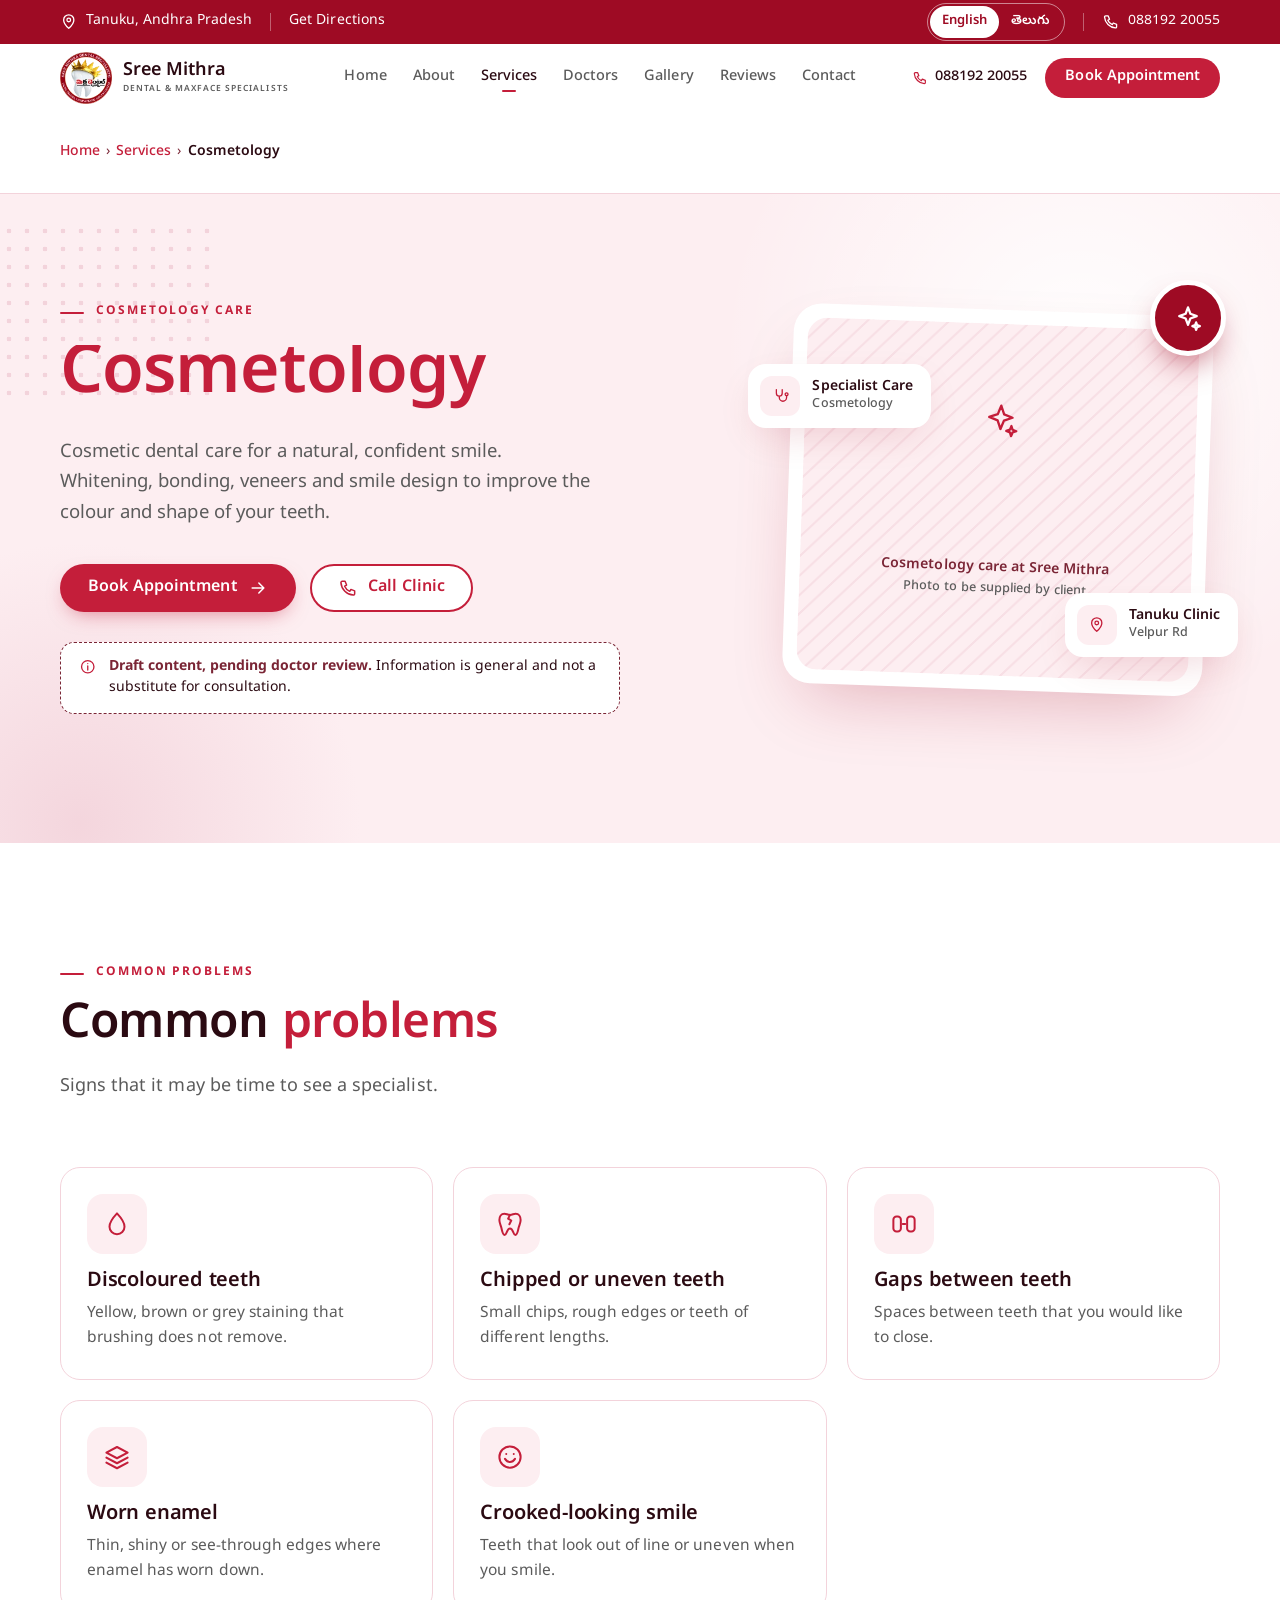
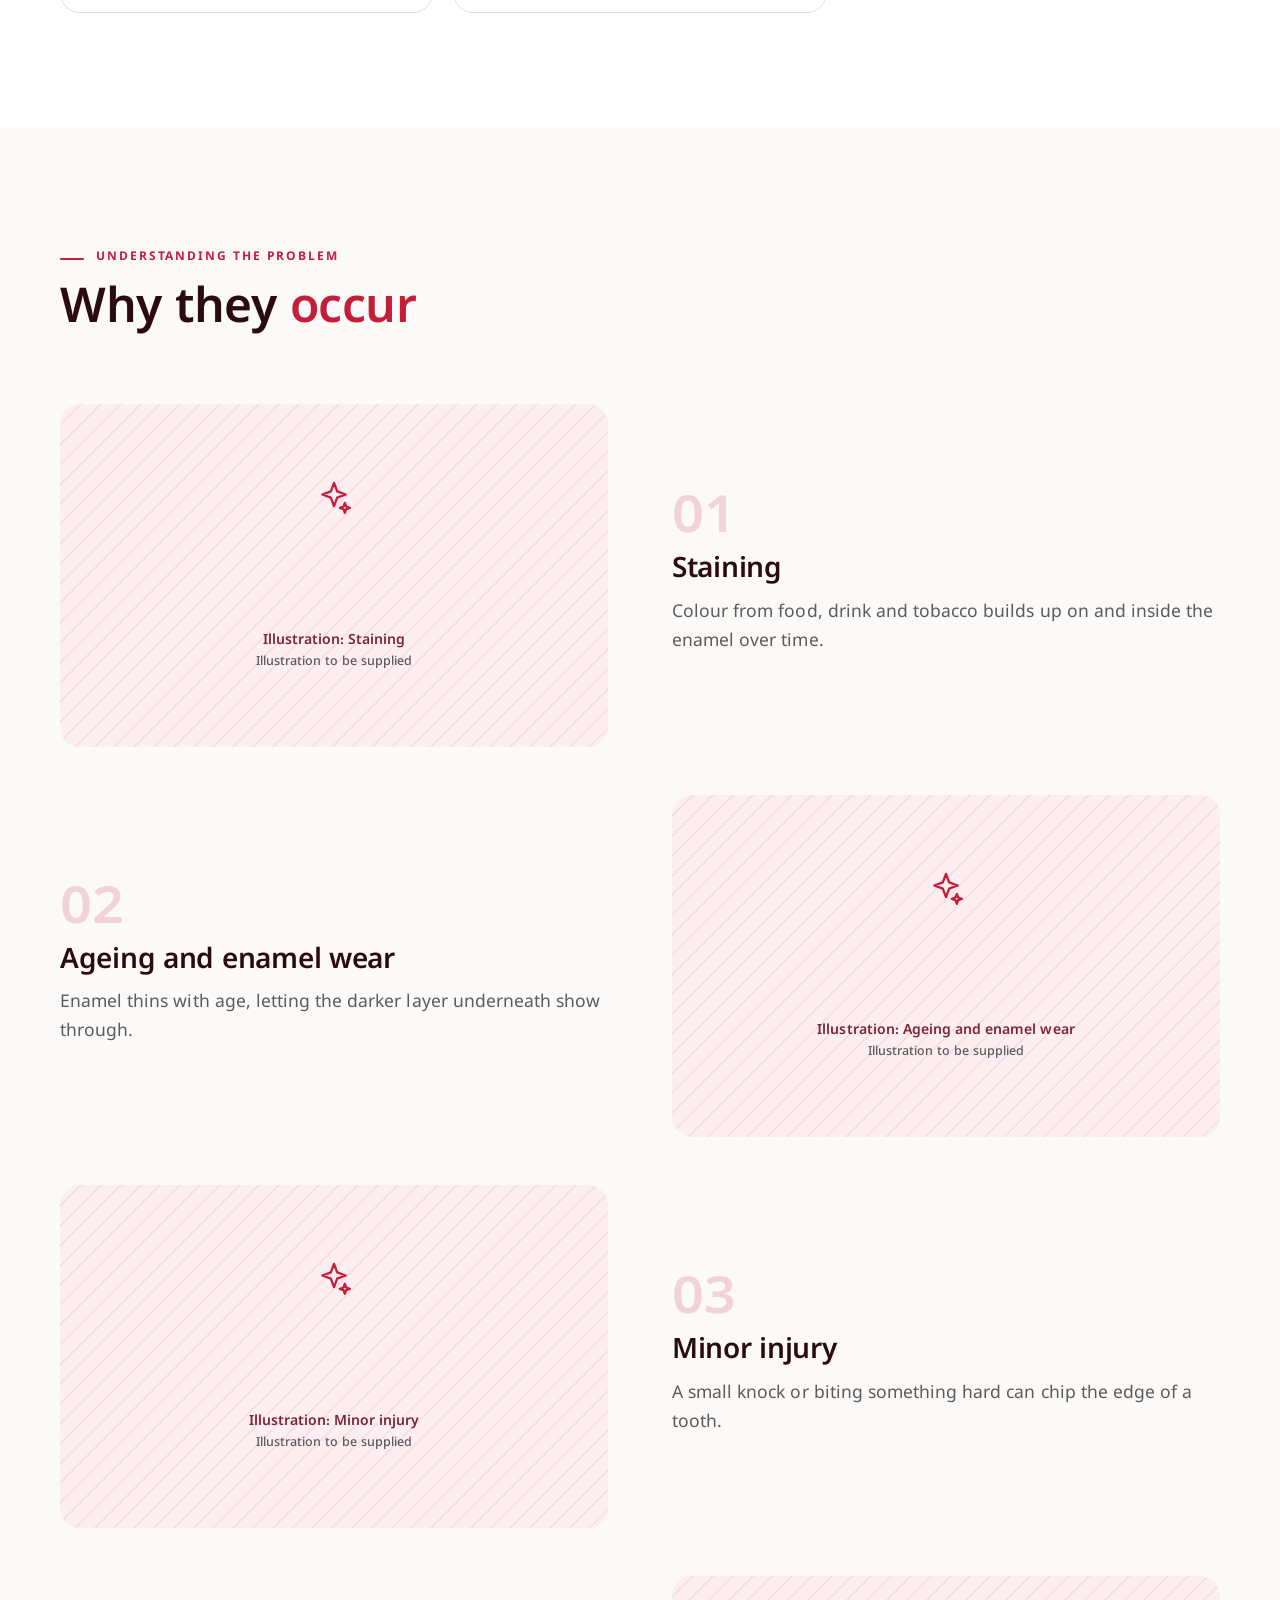
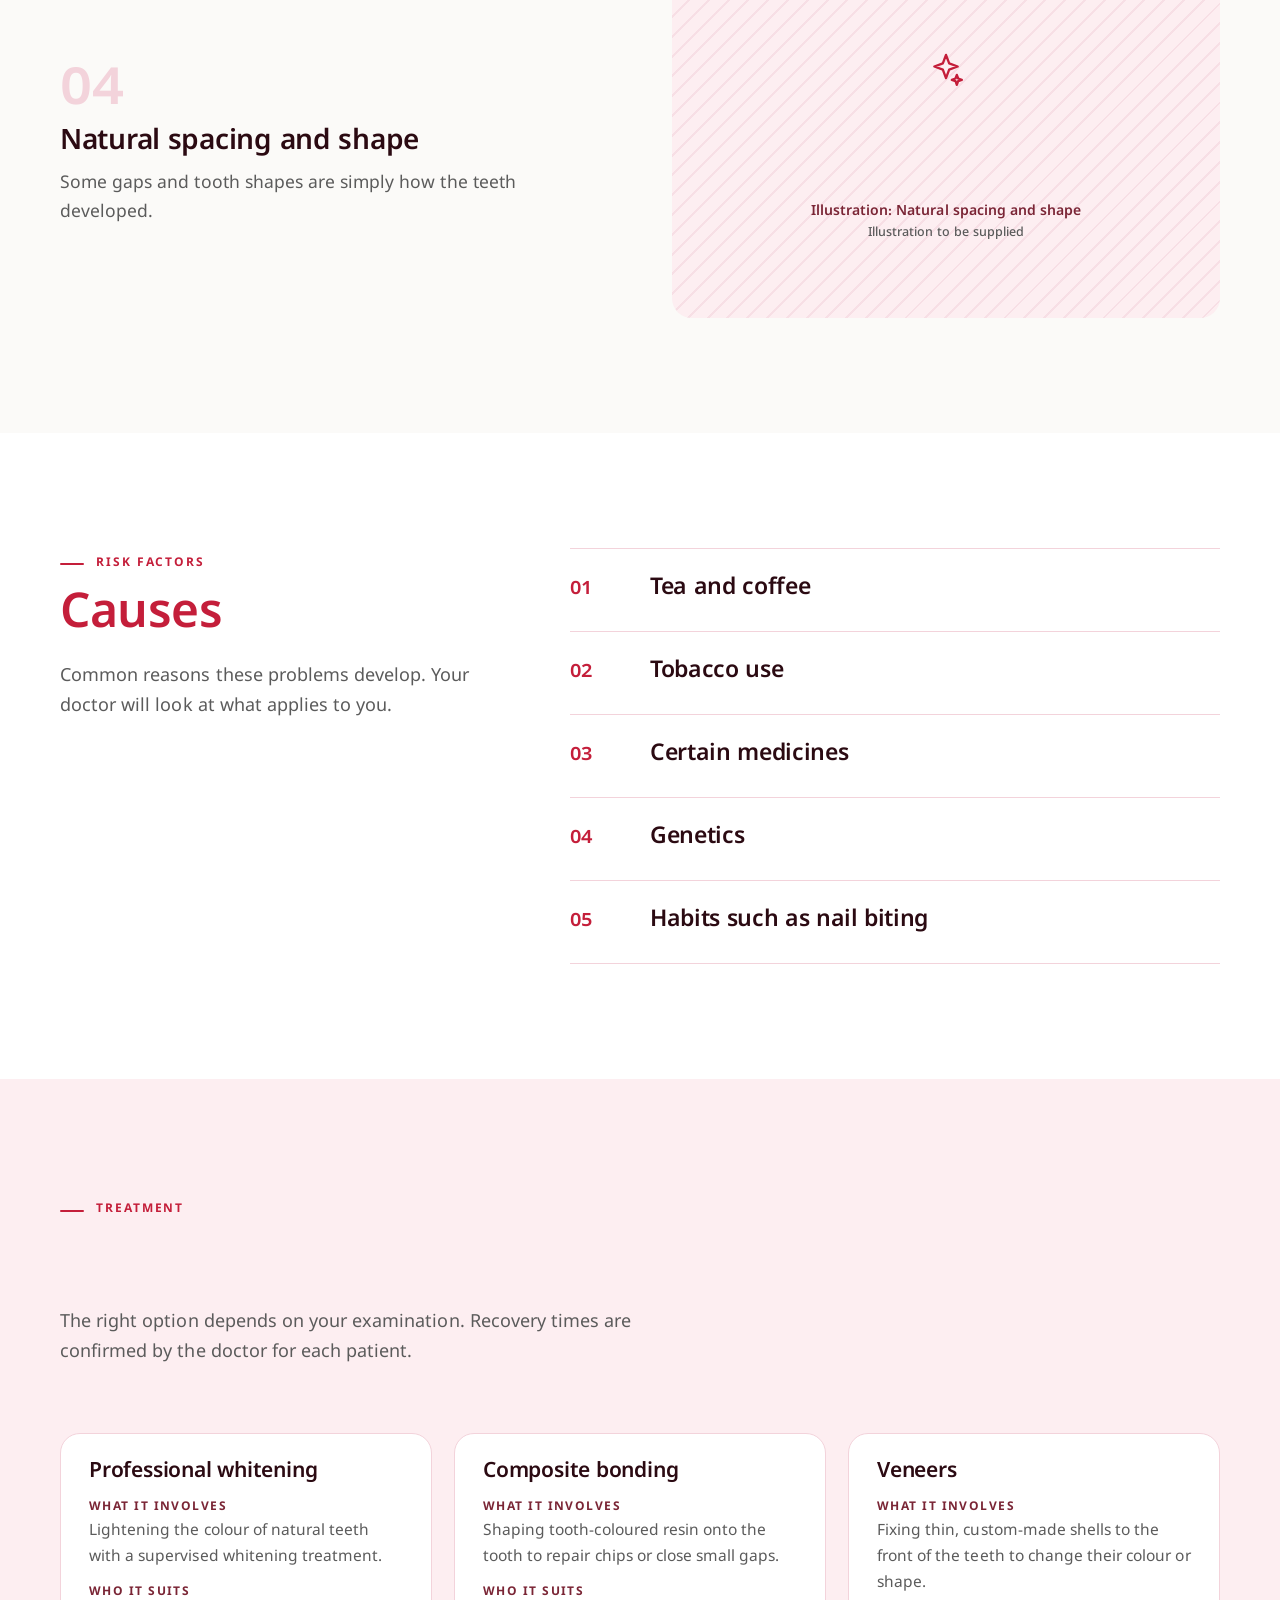
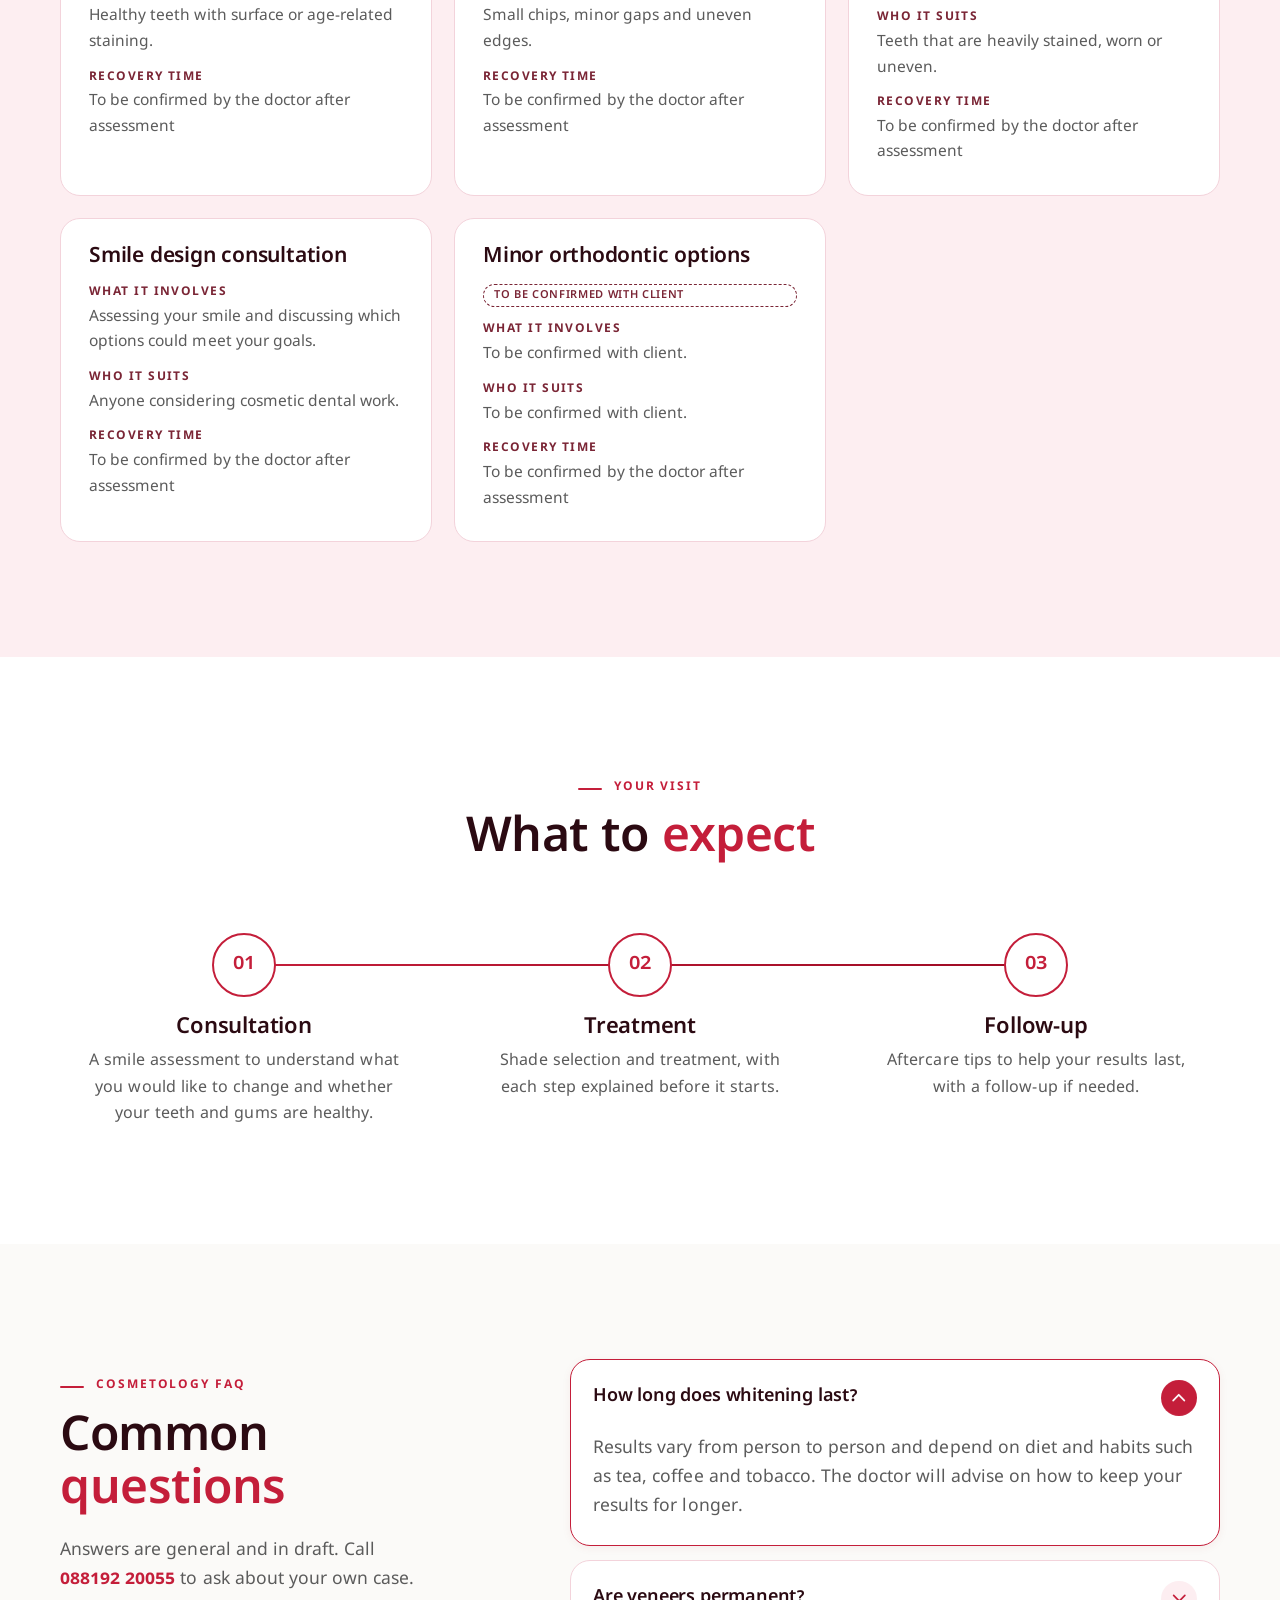
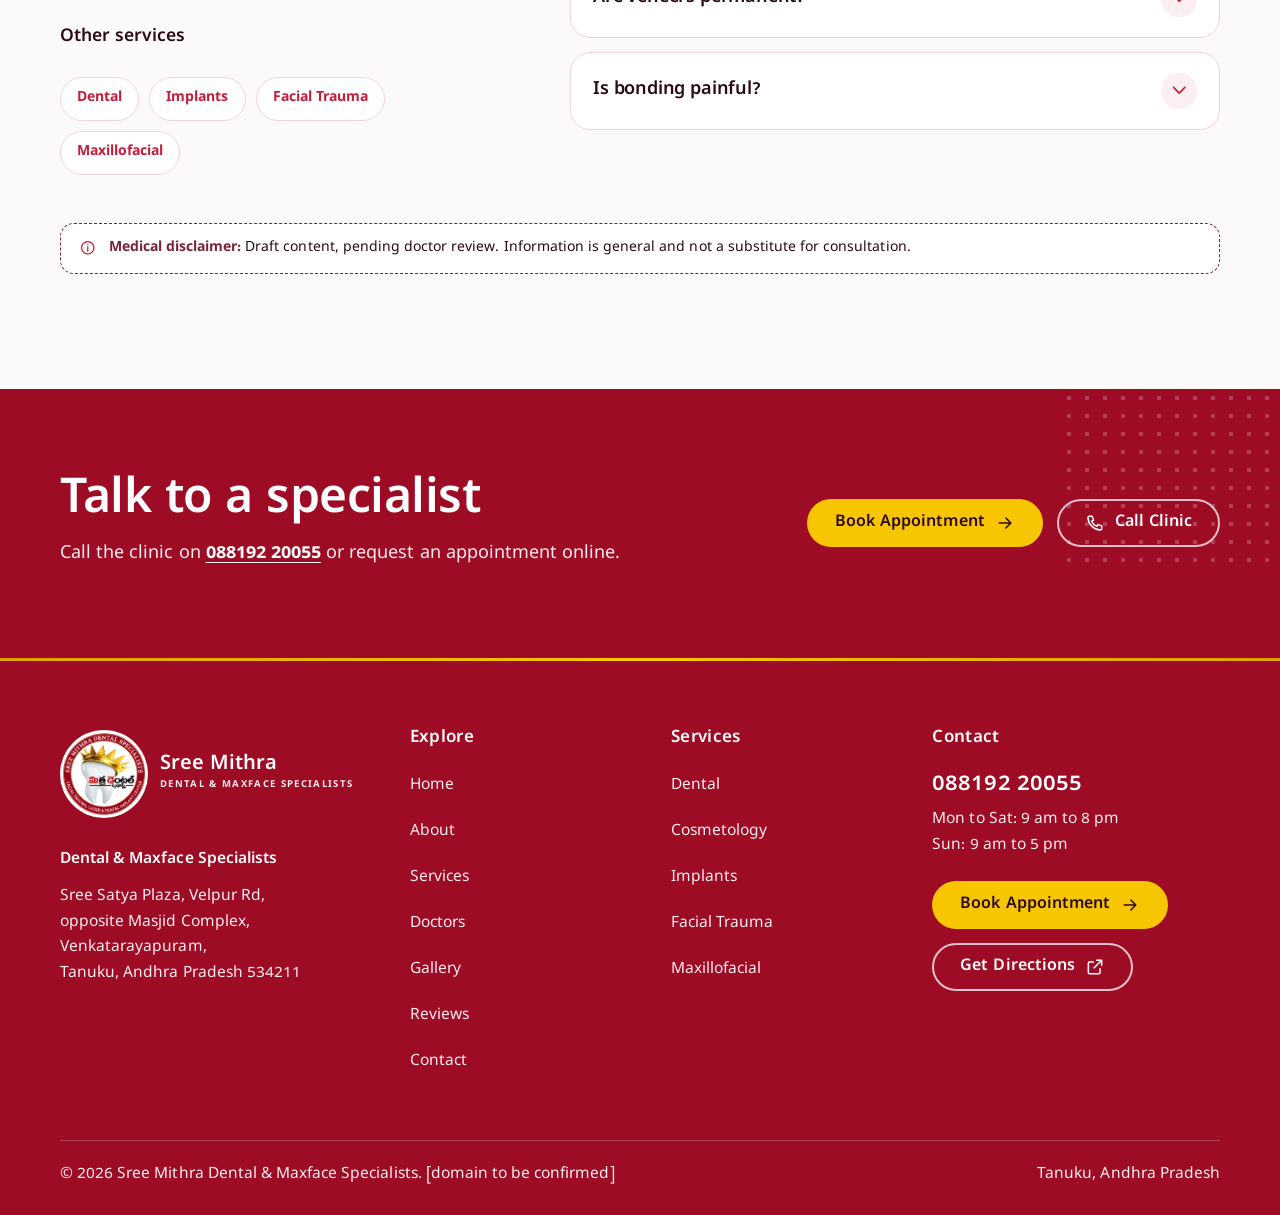
==== services/cosmetology/index.html @ ddaa304f "Sree Mithra Dental & Maxface Specialists website Static site for the Tanuku clinic: home page and fi" ====
<!DOCTYPE html>
<html lang="en">
<head>
<meta charset="utf-8">
<meta name="viewport" content="width=device-width, initial-scale=1">
<title>Cosmetology | Sree Mithra Dental &amp; Maxface Specialists, Tanuku</title>
<meta name="description" content="Cosmetic dental care for a natural, confident smile. Whitening, bonding, veneers and smile design to improve the colour and shape of your teeth. Sree Mithra, Tanuku.">
<meta name="theme-color" content="#9E0B24">
<script>document.documentElement.classList.add("js");setTimeout(function(){if(!window.__smReady)document.documentElement.classList.remove("js")},3000);</script>
<!-- Type: Clash Display (headings) + General Sans (text), Fontshare, free for commercial use.
     Noto Sans Telugu covers Telugu text; Google only downloads it when Telugu characters appear. -->
<link rel="icon" type="image/png" sizes="32x32" href="../../assets/img/favicon-32.png">
<link rel="icon" type="image/png" sizes="48x48" href="../../assets/img/favicon-48.png">
<link rel="apple-touch-icon" href="../../assets/img/apple-touch-icon.png">
<link rel="preconnect" href="https://api.fontshare.com" crossorigin>
<link rel="preconnect" href="https://cdn.fontshare.com" crossorigin>
<link rel="stylesheet" href="https://api.fontshare.com/v2/css?f[]=clash-display@500,600&amp;display=swap" media="print" onload="this.media='all'">
<link rel="stylesheet" href="https://api.fontshare.com/v2/css?f[]=general-sans@400,500,600,700&amp;display=swap" media="print" onload="this.media='all'">
<link rel="preconnect" href="https://fonts.googleapis.com">
<link rel="preconnect" href="https://fonts.gstatic.com" crossorigin>
<link rel="stylesheet" href="https://fonts.googleapis.com/css2?family=Noto+Sans+Telugu:wght@500;700&amp;display=swap" media="print" onload="this.media='all'">
<noscript><link rel="stylesheet" href="https://api.fontshare.com/v2/css?f[]=clash-display@500,600&amp;display=swap"><link rel="stylesheet" href="https://api.fontshare.com/v2/css?f[]=general-sans@400,500,600,700&amp;display=swap"><link rel="stylesheet" href="https://fonts.googleapis.com/css2?family=Noto+Sans+Telugu:wght@500;700&amp;display=swap"></noscript>
<link rel="stylesheet" href="../../assets/css/site.css">
</head>
<body id="top">
<svg xmlns="http://www.w3.org/2000/svg" style="display:none" aria-hidden="true"><symbol id="i-arrow" viewBox="0 0 24 24"><path d="M5 12h14M13 6l6 6-6 6"/></symbol><symbol id="i-arrow-left" viewBox="0 0 24 24"><path d="M19 12H5M11 6l-6 6 6 6"/></symbol><symbol id="i-check" viewBox="0 0 24 24"><path d="M5 12.5l4.5 4.5L19 7.5"/></symbol><symbol id="i-phone" viewBox="0 0 24 24"><path d="M5 4h3.5l1.8 4.5-2.3 1.4a11 11 0 0 0 6.1 6.1l1.4-2.3L20 15.5V19a1.5 1.5 0 0 1-1.6 1.5C10.6 20 4 13.4 3.5 5.6A1.5 1.5 0 0 1 5 4z"/></symbol><symbol id="i-pin" viewBox="0 0 24 24"><path d="M12 21s-7-6.2-7-11.5a7 7 0 0 1 14 0C19 14.8 12 21 12 21z"/><circle cx="12" cy="9.5" r="2.5"/></symbol><symbol id="i-clock" viewBox="0 0 24 24"><circle cx="12" cy="12" r="8.5"/><path d="M12 7.5V12l3 2"/></symbol><symbol id="i-calendar" viewBox="0 0 24 24"><rect x="3.5" y="5" width="17" height="15.5" rx="2.5"/><path d="M3.5 10h17M8 3v4M16 3v4"/></symbol><symbol id="i-external" viewBox="0 0 24 24"><path d="M14 4h6v6M20 4l-9 9M18 14v4.5a1.5 1.5 0 0 1-1.5 1.5h-11A1.5 1.5 0 0 1 4 18.5v-11A1.5 1.5 0 0 1 5.5 6H10"/></symbol><symbol id="i-close" viewBox="0 0 24 24"><path d="M6 6l12 12M18 6L6 18"/></symbol><symbol id="i-chevron" viewBox="0 0 24 24"><path d="M6 9l6 6 6-6"/></symbol><symbol id="i-expand" viewBox="0 0 24 24"><path d="M4 9V4h5M20 9V4h-5M4 15v5h5M20 15v5h-5"/></symbol><symbol id="i-image" viewBox="0 0 24 24"><rect x="3.5" y="4.5" width="17" height="15" rx="2.5"/><circle cx="9" cy="10" r="1.8"/><path d="M20.5 16l-5-5-8.5 8.5"/></symbol><symbol id="i-user" viewBox="0 0 24 24"><circle cx="12" cy="8.5" r="4"/><path d="M4.5 20.5a7.5 7.5 0 0 1 15 0"/></symbol><symbol id="i-map" viewBox="0 0 24 24"><path d="M9 4.5l-5.5 2v13l5.5-2 6 2 5.5-2v-13l-5.5 2-6-2zM9 4.5v13M15 6.5v13"/></symbol><symbol id="i-info" viewBox="0 0 24 24"><circle cx="12" cy="12" r="8.5"/><path d="M12 11v5.5M12 7.6v.1"/></symbol><symbol id="i-star" viewBox="0 0 24 24"><path d="M12 3.3l2.6 5.5 6 .7-4.5 4.1 1.2 6-5.3-3-5.3 3 1.2-6L3.4 9.5l6-.7z"/></symbol><symbol id="i-quote" viewBox="0 0 24 24"><path d="M10 7H6.5A1.5 1.5 0 0 0 5 8.5V12h4v5H5M19 7h-3.5A1.5 1.5 0 0 0 14 8.5V12h4v5h-4"/></symbol><symbol id="i-mail" viewBox="0 0 24 24"><rect x="3.5" y="5.5" width="17" height="13" rx="2.5"/><path d="M4 7l8 6 8-6"/></symbol><symbol id="i-sun" viewBox="0 0 24 24"><circle cx="12" cy="12" r="4"/><path d="M12 2.5v2M12 19.5v2M4.6 4.6l1.4 1.4M18 18l1.4 1.4M2.5 12h2M19.5 12h2M4.6 19.4L6 18M18 6l1.4-1.4"/></symbol><symbol id="i-moon" viewBox="0 0 24 24"><path d="M20 14.5A8 8 0 0 1 9.5 4a8 8 0 1 0 10.5 10.5z"/></symbol><symbol id="i-heart" viewBox="0 0 24 24"><path d="M12 20s-7.5-4.6-7.5-10.2A4.3 4.3 0 0 1 12 7a4.3 4.3 0 0 1 7.5 2.8C19.5 15.4 12 20 12 20z"/></symbol><symbol id="i-tooth" viewBox="0 0 24 24"><path d="M7.5 3.8c1.7 0 2.6.9 4.5.9s2.8-.9 4.5-.9c2.6 0 4 2.2 4 4.9 0 2.4-1 4-1.6 6.3-.6 2.4-.9 5.7-2.6 5.7-1.9 0-1.6-5.2-4.3-5.2s-2.4 5.2-4.3 5.2c-1.7 0-2-3.3-2.6-5.7C4.5 12.7 3.5 11.1 3.5 8.7c0-2.7 1.4-4.9 4-4.9z"/></symbol><symbol id="i-implant" viewBox="0 0 24 24"><path d="M8 3.5h8c.8 0 1.5.7 1.5 1.5v1.5c0 1.4-1.1 2.5-2.5 2.5H9A2.5 2.5 0 0 1 6.5 6.5V5c0-.8.7-1.5 1.5-1.5zM9 11h6M9.5 14h5M10 17h4M10.5 20h3M12 9v12"/></symbol><symbol id="i-sparkle" viewBox="0 0 24 24"><path d="M12 3.5l1.9 5.1 5.1 1.9-5.1 1.9L12 17.5l-1.9-5.1L5 10.5l5.1-1.9zM18.5 15.5l.8 2.2 2.2.8-2.2.8-.8 2.2-.8-2.2-2.2-.8 2.2-.8z"/></symbol><symbol id="i-shield" viewBox="0 0 24 24"><path d="M12 3.5l7.5 3v5.3c0 4.4-3.2 8-7.5 9.2-4.3-1.2-7.5-4.8-7.5-9.2V6.5z"/><path d="M12 9v6M9 12h6"/></symbol><symbol id="i-profile" viewBox="0 0 24 24"><path d="M14 3.5c-4 0-7 3-7 6.8 0 1-.9 1.9-1.6 2.9-.4.5-.1 1.2.5 1.3l1.1.2v2.2c0 1.2 1 2.1 2.2 2.1H11v1.5M14 3.5c3.6 0 6.5 2.9 6.5 6.5 0 2.4-1.2 4.3-3 5.5v5"/></symbol><symbol id="i-bolt" viewBox="0 0 24 24"><path d="M13 3L5 13.5h6L10 21l8-10.5h-6z"/></symbol><symbol id="i-thermo" viewBox="0 0 24 24"><path d="M10 14.5V5a2 2 0 0 1 4 0v9.5a4 4 0 1 1-4 0z"/><path d="M12 9v7"/></symbol><symbol id="i-drop" viewBox="0 0 24 24"><path d="M12 3.5s6 6.4 6 10.6a6 6 0 0 1-12 0C6 9.9 12 3.5 12 3.5z"/></symbol><symbol id="i-alert" viewBox="0 0 24 24"><path d="M12 4l9 15.5H3z"/><path d="M12 10v4M12 16.8v.1"/></symbol><symbol id="i-crack" viewBox="0 0 24 24"><path d="M7.5 3.8c1.7 0 2.6.9 4.5.9s2.8-.9 4.5-.9c2.6 0 4 2.2 4 4.9 0 2.4-1 4-1.6 6.3-.6 2.4-.9 5.7-2.6 5.7-1.9 0-1.6-5.2-4.3-5.2s-2.4 5.2-4.3 5.2c-1.7 0-2-3.3-2.6-5.7C4.5 12.7 3.5 11.1 3.5 8.7c0-2.7 1.4-4.9 4-4.9z"/><path d="M12 4.7l-1.5 3 2.5 1.5-1.5 3"/></symbol><symbol id="i-gap" viewBox="0 0 24 24"><rect x="3.5" y="6" width="6" height="12" rx="2.5"/><rect x="14.5" y="6" width="6" height="12" rx="2.5"/><path d="M11 12h2"/></symbol><symbol id="i-layers" viewBox="0 0 24 24"><path d="M12 4l8.5 4.5L12 13 3.5 8.5z"/><path d="M3.5 12.5L12 17l8.5-4.5M3.5 16.5L12 21l8.5-4.5"/></symbol><symbol id="i-smile" viewBox="0 0 24 24"><circle cx="12" cy="12" r="8.5"/><path d="M8 13.5c1 1.6 2.4 2.5 4 2.5s3-.9 4-2.5M9 9.5v.1M15 9.5v.1"/></symbol><symbol id="i-face" viewBox="0 0 24 24"><path d="M12 3.5c4 0 7 3.2 7 7.5 0 5-3.3 9.5-7 9.5S5 16 5 11c0-4.3 3-7.5 7-7.5z"/><path d="M9.5 10.5v.1M14.5 10.5v.1M10 15.5c1.2.8 2.8.8 4 0"/></symbol><symbol id="i-circle" viewBox="0 0 24 24"><circle cx="12" cy="12" r="5.5"/><circle cx="12" cy="12" r="8.5" stroke-dasharray="2 3"/></symbol><symbol id="i-steth" viewBox="0 0 24 24"><path d="M6 3.5v5a4 4 0 0 0 8 0v-5M10 12.5v2a5 5 0 0 0 10 0V12"/><circle cx="20" cy="10" r="2"/></symbol><symbol id="i-users" viewBox="0 0 24 24"><circle cx="9" cy="8.5" r="3.5"/><path d="M2.5 20a6.5 6.5 0 0 1 13 0M16 5.2a3.5 3.5 0 0 1 0 6.6M18 14.2a6.5 6.5 0 0 1 3.5 5.8"/></symbol></svg>

<a class="skip-link" href="#main">Skip to content</a>
<div class="topbar">
  <div class="container topbar__inner">
    <div class="topbar__group">
      <span class="topbar__loc"><svg class="icon" aria-hidden="true" focusable="false"><use href="#i-pin"/></svg><span data-i18n="location">Tanuku, Andhra Pradesh</span></span>
      <span class="topbar__sep" aria-hidden="true"></span>
      <a class="topbar__dir" href="https://www.google.com/maps/place/SREE+MITHRA+DENTAL+SPECIALISTS/@16.7517297,81.6838545,17z/data=!3m1!4b1!4m6!3m5!1s0x3a37b7fa0d0de735:0x3787843e081afac6!8m2!3d16.7517246!4d81.6864294!16s%2Fg%2F11c6dcl9dq" target="_blank" rel="noopener"><span data-i18n="directions">Get Directions</span><span class="sr-only"> (opens Google Maps in a new tab)</span></a>
    </div>
    <div class="topbar__group">
      <div class="lang" role="group" aria-label="Language">
        <button type="button" data-lang="en" aria-pressed="true">English</button>
        <button type="button" data-lang="te" aria-pressed="false" lang="te">తెలుగు</button>
      </div>
      <span class="topbar__sep" aria-hidden="true"></span>
      <a href="tel:+918819220055"><svg class="icon" aria-hidden="true" focusable="false"><use href="#i-phone"/></svg><span><span class="sr-only">Call the clinic on </span>088192 20055</span></a>
    </div>
  </div>
</div>
<header class="header">
  <div class="container header__inner">
    <a class="logo" href="../../" aria-label="Sree Mithra Dental &amp; Maxface Specialists, home">
      
  <picture class="logo__mark" aria-hidden="true"><source type="image/webp" srcset="../../assets/img/logo-96.webp 96w, ../../assets/img/logo-192.webp 192w, ../../assets/img/logo-320.webp 320w" sizes="48px"><img src="../../assets/img/logo-192.png" width="192" height="192" alt="" decoding="async"></picture>
  <span class="logo__text">
    <span class="logo__name">Sree Mithra</span>
    <span class="logo__tag">DENTAL &amp; MAXFACE SPECIALISTS</span>
  </span>
    </a>
    <nav class="nav" aria-label="Main"><a href="../../" data-i18n="home">Home</a><a href="../../#about" data-i18n="about">About</a><a href="../../#services" aria-current="page" data-i18n="services">Services</a><a href="../../#doctors" data-i18n="doctors">Doctors</a><a href="../../#gallery" data-i18n="gallery">Gallery</a><a href="../../#reviews" data-i18n="reviews">Reviews</a><a href="../../#contact" data-i18n="contact">Contact</a></nav>
    <div class="header__cta">
      <a class="call-link" href="tel:+918819220055"><svg class="icon" aria-hidden="true" focusable="false"><use href="#i-phone"/></svg><span><span class="sr-only">Call the clinic on </span>088192 20055</span></a>
      <a class="btn btn--primary btn--sm header__book" href="../../#booking"><span data-i18n="book">Book Appointment</span></a>
      <button class="burger" type="button" aria-expanded="false" aria-controls="mobile-menu" aria-label="Open menu"><span></span><span></span><span></span></button>
    </div>
  </div>
</header>
<div class="mmenu" id="mobile-menu" inert>
  <nav aria-label="Mobile">
    <ul class="mmenu__list">
      <li style="--i:0"><a class="btn btn--primary" href="../../#booking"><span data-i18n="book">Book Appointment</span><svg class="icon icon--arrow" aria-hidden="true" focusable="false"><use href="#i-arrow"/></svg></a></li>
      <li style="--i:1"><a href="../../"><span data-i18n="home">Home</span><svg class="icon icon--arrow" aria-hidden="true" focusable="false"><use href="#i-arrow"/></svg></a></li><li style="--i:2"><a href="../../#about"><span data-i18n="about">About</span><svg class="icon icon--arrow" aria-hidden="true" focusable="false"><use href="#i-arrow"/></svg></a></li><li style="--i:3"><a href="../../#services"><span data-i18n="services">Services</span><svg class="icon icon--arrow" aria-hidden="true" focusable="false"><use href="#i-arrow"/></svg></a></li><li style="--i:4"><a href="../../#doctors"><span data-i18n="doctors">Doctors</span><svg class="icon icon--arrow" aria-hidden="true" focusable="false"><use href="#i-arrow"/></svg></a></li><li style="--i:5"><a href="../../#gallery"><span data-i18n="gallery">Gallery</span><svg class="icon icon--arrow" aria-hidden="true" focusable="false"><use href="#i-arrow"/></svg></a></li><li style="--i:6"><a href="../../#reviews"><span data-i18n="reviews">Reviews</span><svg class="icon icon--arrow" aria-hidden="true" focusable="false"><use href="#i-arrow"/></svg></a></li><li style="--i:7"><a href="../../#contact"><span data-i18n="contact">Contact</span><svg class="icon icon--arrow" aria-hidden="true" focusable="false"><use href="#i-arrow"/></svg></a></li>
    </ul>
  </nav>
  <div class="mmenu__foot">
    <a href="tel:+918819220055">Call 088192 20055</a>
    <a href="https://www.google.com/maps/place/SREE+MITHRA+DENTAL+SPECIALISTS/@16.7517297,81.6838545,17z/data=!3m1!4b1!4m6!3m5!1s0x3a37b7fa0d0de735:0x3787843e081afac6!8m2!3d16.7517246!4d81.6864294!16s%2Fg%2F11c6dcl9dq" target="_blank" rel="noopener">Get Directions<span class="sr-only"> (opens in a new tab)</span></a>
    <span>Mon to Sat 9 am to 8 pm · Sun 9 am to 5 pm</span>
  </div>
</div>
<main id="main">

<nav class="crumbs" aria-label="Breadcrumb">
  <div class="container">
    <ol>
      <li><a href="../../">Home</a></li>
      <li><a href="../../#services">Services</a></li>
      <li><span aria-current="page">Cosmetology</span></li>
    </ol>
  </div>
</nav>

<section class="hero shero" aria-labelledby="hero-title" data-float-scope>
  <div class="hero__bg" aria-hidden="true"></div>
  <div class="dots" aria-hidden="true"></div>
  <div class="container hero__grid">
    <div class="hero__copy">
      <p class="eyebrow" data-hero style="--d:0ms">Cosmetology care</p>
      <h1 class="hero__title" id="hero-title" style="margin-top:4px"><span class="line line--2"><span style="--d:150ms">Cosmetology</span></span></h1>
      <p class="hero__sub" data-hero style="--d:380ms">Cosmetic dental care for a natural, confident smile. Whitening, bonding, veneers and smile design to improve the colour and shape of your teeth.</p>
      <div class="btn-row hero__actions" data-hero style="--d:520ms">
        <a class="btn btn--primary" href="../../?service=cosmetology#booking">Book Appointment<svg class="icon icon--arrow" aria-hidden="true" focusable="false"><use href="#i-arrow"/></svg></a>
        <a class="btn btn--outline" href="tel:+918819220055"><svg class="icon" aria-hidden="true" focusable="false"><use href="#i-phone"/></svg>Call Clinic</a>
      </div>
      <p class="disclaimer" data-hero style="--d:660ms"><svg class="icon" aria-hidden="true" focusable="false"><use href="#i-info"/></svg><span><strong>Draft content, pending doctor review.</strong> Information is general and not a substitute for consultation.</span></p>
    </div>
    <div class="hero__visual">
      <div class="frame-parallax" data-parallax="22">
        <div class="frame" data-hero="frame" style="--d:400ms">
          <div class="ph ph--shero" role="img" aria-label="Cosmetology care at Sree Mithra (placeholder, photo to be supplied by client)"><svg class="icon" aria-hidden="true" focusable="false"><use href="#i-sparkle"/></svg><span>Cosmetology care at Sree Mithra<small>Photo to be supplied by client</small></span></div>
        </div>
      </div>
      <div class="badge badge--1 float" aria-hidden="true"><span class="badge__icon"><svg class="icon" aria-hidden="true" focusable="false"><use href="#i-steth"/></svg></span><span>Specialist Care<small>Cosmetology</small></span></div>
      <div class="badge badge--2 float float--b" aria-hidden="true"><span class="badge__icon"><svg class="icon" aria-hidden="true" focusable="false"><use href="#i-pin"/></svg></span><span>Tanuku Clinic<small>Velpur Rd</small></span></div>
      <div class="badge-round float float--c" aria-hidden="true"><svg class="icon" aria-hidden="true" focusable="false"><use href="#i-sparkle"/></svg></div>
    </div>
  </div>
</section>

<section class="section" aria-labelledby="problems-title">
  <div class="container">
    
  <div class="section-head ">
    <div>
      <p class="eyebrow" data-reveal>Common problems</p>
      <h2 class="section-title" id="problems-title" data-reveal>Common <span class="hl">problems</span></h2>
      <p class="section-intro" data-reveal>Signs that it may be time to see a specialist.</p>
    </div>
  </div>
    <div class="problems" data-stagger="80">
      <article class="pcard" data-reveal><div class="icon-box"><svg class="icon" aria-hidden="true" focusable="false"><use href="#i-drop"/></svg></div><h3>Discoloured teeth</h3><p>Yellow, brown or grey staining that brushing does not remove.</p></article><article class="pcard" data-reveal><div class="icon-box"><svg class="icon" aria-hidden="true" focusable="false"><use href="#i-crack"/></svg></div><h3>Chipped or uneven teeth</h3><p>Small chips, rough edges or teeth of different lengths.</p></article><article class="pcard" data-reveal><div class="icon-box"><svg class="icon" aria-hidden="true" focusable="false"><use href="#i-gap"/></svg></div><h3>Gaps between teeth</h3><p>Spaces between teeth that you would like to close.</p></article><article class="pcard" data-reveal><div class="icon-box"><svg class="icon" aria-hidden="true" focusable="false"><use href="#i-layers"/></svg></div><h3>Worn enamel</h3><p>Thin, shiny or see-through edges where enamel has worn down.</p></article><article class="pcard" data-reveal><div class="icon-box"><svg class="icon" aria-hidden="true" focusable="false"><use href="#i-smile"/></svg></div><h3>Crooked-looking smile</h3><p>Teeth that look out of line or uneven when you smile.</p></article>
    </div>
  </div>
</section>

<section class="section section--off" aria-labelledby="why-title">
  <div class="container">
    
  <div class="section-head ">
    <div>
      <p class="eyebrow" data-reveal>Understanding the problem</p>
      <h2 class="section-title" id="why-title" data-reveal>Why they <span class="hl">occur</span></h2>
      
    </div>
  </div>
    <div class="alt">
      
      <div class="alt__row">
        <div class="alt__media" data-reveal="scale"><div class="ph " aria-hidden="true"><svg class="icon" aria-hidden="true" focusable="false"><use href="#i-sparkle"/></svg><span>Illustration: Staining<small>Illustration to be supplied</small></span></div></div>
        <div>
          <span class="alt__label" aria-hidden="true">01</span>
          <h3 data-reveal>Staining</h3>
          <p data-reveal>Colour from food, drink and tobacco builds up on and inside the enamel over time.</p>
        </div>
      </div>
      <div class="alt__row">
        <div class="alt__media" data-reveal="scale"><div class="ph " aria-hidden="true"><svg class="icon" aria-hidden="true" focusable="false"><use href="#i-sparkle"/></svg><span>Illustration: Ageing and enamel wear<small>Illustration to be supplied</small></span></div></div>
        <div>
          <span class="alt__label" aria-hidden="true">02</span>
          <h3 data-reveal>Ageing and enamel wear</h3>
          <p data-reveal>Enamel thins with age, letting the darker layer underneath show through.</p>
        </div>
      </div>
      <div class="alt__row">
        <div class="alt__media" data-reveal="scale"><div class="ph " aria-hidden="true"><svg class="icon" aria-hidden="true" focusable="false"><use href="#i-sparkle"/></svg><span>Illustration: Minor injury<small>Illustration to be supplied</small></span></div></div>
        <div>
          <span class="alt__label" aria-hidden="true">03</span>
          <h3 data-reveal>Minor injury</h3>
          <p data-reveal>A small knock or biting something hard can chip the edge of a tooth.</p>
        </div>
      </div>
      <div class="alt__row">
        <div class="alt__media" data-reveal="scale"><div class="ph " aria-hidden="true"><svg class="icon" aria-hidden="true" focusable="false"><use href="#i-sparkle"/></svg><span>Illustration: Natural spacing and shape<small>Illustration to be supplied</small></span></div></div>
        <div>
          <span class="alt__label" aria-hidden="true">04</span>
          <h3 data-reveal>Natural spacing and shape</h3>
          <p data-reveal>Some gaps and tooth shapes are simply how the teeth developed.</p>
        </div>
      </div>
    </div>
  </div>
</section>

<section class="section" aria-labelledby="causes-title">
  <div class="container causes-wrap">
    <div>
      <p class="eyebrow" data-reveal>Risk factors</p>
      <h2 class="section-title" id="causes-title" data-reveal><span class="hl">Causes</span></h2>
      <p class="section-intro" data-reveal>Common reasons these problems develop. Your doctor will look at what applies to you.</p>
    </div>
    <ol class="causes" data-stagger="80"><li data-reveal><span>Tea and coffee</span></li><li data-reveal><span>Tobacco use</span></li><li data-reveal><span>Certain medicines</span></li><li data-reveal><span>Genetics</span></li><li data-reveal><span>Habits such as nail biting</span></li></ol>
  </div>
</section>

<section class="section section--blush" aria-labelledby="solutions-title">
  <div class="container">
    
  <div class="section-head ">
    <div>
      <p class="eyebrow" data-reveal>Treatment</p>
      <h2 class="section-title" id="solutions-title" data-reveal>Solutions and <span class="hl">treatment options</span></h2>
      <p class="section-intro" data-reveal>The right option depends on your examination. Recovery times are confirmed by the doctor for each patient.</p>
    </div>
  </div>
    <div class="solutions" data-stagger="80">
      
      <article class="solcard" data-reveal>
        <h3>Professional whitening</h3>
        
        <dl>
          <div><dt>What it involves</dt><dd>Lightening the colour of natural teeth with a supervised whitening treatment.</dd></div>
          <div><dt>Who it suits</dt><dd>Healthy teeth with surface or age-related staining.</dd></div>
          <div><dt>Recovery time</dt><dd>To be confirmed by the doctor after assessment</dd></div>
        </dl>
      </article>
      <article class="solcard" data-reveal>
        <h3>Composite bonding</h3>
        
        <dl>
          <div><dt>What it involves</dt><dd>Shaping tooth-coloured resin onto the tooth to repair chips or close small gaps.</dd></div>
          <div><dt>Who it suits</dt><dd>Small chips, minor gaps and uneven edges.</dd></div>
          <div><dt>Recovery time</dt><dd>To be confirmed by the doctor after assessment</dd></div>
        </dl>
      </article>
      <article class="solcard" data-reveal>
        <h3>Veneers</h3>
        
        <dl>
          <div><dt>What it involves</dt><dd>Fixing thin, custom-made shells to the front of the teeth to change their colour or shape.</dd></div>
          <div><dt>Who it suits</dt><dd>Teeth that are heavily stained, worn or uneven.</dd></div>
          <div><dt>Recovery time</dt><dd>To be confirmed by the doctor after assessment</dd></div>
        </dl>
      </article>
      <article class="solcard" data-reveal>
        <h3>Smile design consultation</h3>
        
        <dl>
          <div><dt>What it involves</dt><dd>Assessing your smile and discussing which options could meet your goals.</dd></div>
          <div><dt>Who it suits</dt><dd>Anyone considering cosmetic dental work.</dd></div>
          <div><dt>Recovery time</dt><dd>To be confirmed by the doctor after assessment</dd></div>
        </dl>
      </article>
      <article class="solcard" data-reveal>
        <h3>Minor orthodontic options</h3>
        <span class="tbc">To be confirmed with client</span>
        <dl>
          <div><dt>What it involves</dt><dd>To be confirmed with client.</dd></div>
          <div><dt>Who it suits</dt><dd>To be confirmed with client.</dd></div>
          <div><dt>Recovery time</dt><dd>To be confirmed by the doctor after assessment</dd></div>
        </dl>
      </article>
    </div>
  </div>
</section>

<section class="section" aria-labelledby="expect-title">
  <div class="container">
    
  <div class="section-head section-head--center">
    <div>
      <p class="eyebrow" data-reveal>Your visit</p>
      <h2 class="section-title" id="expect-title" data-reveal>What to <span class="hl">expect</span></h2>
      
    </div>
  </div>
    <ol class="expect">
      <li class="expect__step" data-reveal style="--d:0ms"><span class="expect__n">01</span><h3>Consultation</h3><p>A smile assessment to understand what you would like to change and whether your teeth and gums are healthy.</p></li><li class="expect__step" data-reveal style="--d:150ms"><span class="expect__n">02</span><h3>Treatment</h3><p>Shade selection and treatment, with each step explained before it starts.</p></li><li class="expect__step" data-reveal style="--d:300ms"><span class="expect__n">03</span><h3>Follow-up</h3><p>Aftercare tips to help your results last, with a follow-up if needed.</p></li>
    </ol>
    
  </div>
</section>

<section class="section section--off" aria-labelledby="sfaq-title">
  <div class="container faq">
    <div class="faq__aside">
      <p class="eyebrow" data-reveal>Cosmetology FAQ</p>
      <h2 class="section-title" id="sfaq-title" data-reveal>Common <span class="hl">questions</span></h2>
      <p data-reveal>Answers are general and in draft. Call <a href="tel:+918819220055">088192 20055</a> to ask about your own case.</p>
      <p data-reveal style="margin-top:28px;font-weight:600;color:var(--maroon-900)">Other services</p>
      <ul class="other-services" data-reveal><li><a class="chip" href="../../services/dental/">Dental</a></li><li><a class="chip" href="../../services/implants/">Implants</a></li><li><a class="chip" href="../../services/facial-trauma/">Facial Trauma</a></li><li><a class="chip" href="../../services/maxillofacial/">Maxillofacial</a></li></ul>
    </div>
    <div class="acc" data-stagger="80">
    <div class="acc__item is-open" data-reveal>
      <h3 class="acc__q"><button class="acc__btn" type="button" id="sfaq-b0" aria-expanded="true" aria-controls="sfaq-p0">How long does whitening last?<span class="acc__chev"><svg class="icon" aria-hidden="true" focusable="false"><use href="#i-chevron"/></svg></span></button></h3>
      <div class="acc__panel" id="sfaq-p0" role="region" aria-labelledby="sfaq-b0"><div><p>Results vary from person to person and depend on diet and habits such as tea, coffee and tobacco. The doctor will advise on how to keep your results for longer.</p></div></div>
    </div>
    <div class="acc__item" data-reveal>
      <h3 class="acc__q"><button class="acc__btn" type="button" id="sfaq-b1" aria-expanded="false" aria-controls="sfaq-p1">Are veneers permanent?<span class="acc__chev"><svg class="icon" aria-hidden="true" focusable="false"><use href="#i-chevron"/></svg></span></button></h3>
      <div class="acc__panel" id="sfaq-p1" role="region" aria-labelledby="sfaq-b1" inert><div><p>Fitting veneers usually involves removing a thin layer of enamel, so the tooth will always need a covering. Veneers themselves may need replacing over time.</p></div></div>
    </div>
    <div class="acc__item" data-reveal>
      <h3 class="acc__q"><button class="acc__btn" type="button" id="sfaq-b2" aria-expanded="false" aria-controls="sfaq-p2">Is bonding painful?<span class="acc__chev"><svg class="icon" aria-hidden="true" focusable="false"><use href="#i-chevron"/></svg></span></button></h3>
      <div class="acc__panel" id="sfaq-p2" role="region" aria-labelledby="sfaq-b2" inert><div><p>Bonding usually needs little or no removal of tooth, and many people do not need an injection. The doctor will check what applies to you.</p></div></div>
    </div>
  </div>
  </div>
  <div class="container" style="margin-top:48px">
    <p class="disclaimer" data-reveal><svg class="icon" aria-hidden="true" focusable="false"><use href="#i-info"/></svg><span><strong>Medical disclaimer:</strong> Draft content, pending doctor review. Information is general and not a substitute for consultation.</span></p>
  </div>
</section>

<section class="band" aria-labelledby="band-title">
  <div class="dots" aria-hidden="true"></div>
  <div class="container band__inner">
    <div>
      <h2 id="band-title" data-reveal>Talk to a specialist</h2>
      <p data-reveal>Call the clinic on <a href="tel:+918819220055">088192 20055</a> or request an appointment online.</p>
    </div>
    <div class="btn-row" data-reveal>
      <a class="btn btn--yellow" href="../../?service=cosmetology#booking">Book Appointment<svg class="icon icon--arrow" aria-hidden="true" focusable="false"><use href="#i-arrow"/></svg></a>
      <a class="btn btn--ghost-light" href="tel:+918819220055"><svg class="icon" aria-hidden="true" focusable="false"><use href="#i-phone"/></svg>Call Clinic</a>
    </div>
  </div>
</section>
</main>

<footer class="footer">
  <div class="container">
    <div class="footer__grid">
      <div>
        <a class="logo" href="../../" aria-label="Sree Mithra, home">
  <picture class="logo__mark" aria-hidden="true"><source type="image/webp" srcset="../../assets/img/logo-96.webp 96w, ../../assets/img/logo-192.webp 192w, ../../assets/img/logo-320.webp 320w" sizes="48px"><img src="../../assets/img/logo-192.png" width="192" height="192" alt="" decoding="async"></picture>
  <span class="logo__text">
    <span class="logo__name">Sree Mithra</span>
    <span class="logo__tag">DENTAL &amp; MAXFACE SPECIALISTS</span>
  </span></a>
        <p class="footer__tag">Dental &amp; Maxface Specialists</p>
        <address style="margin-top:12px">Sree Satya Plaza, Velpur Rd,<br>opposite Masjid Complex, Venkatarayapuram,<br>Tanuku, Andhra Pradesh 534211</address>
      </div>
      <div>
        <h2>Explore</h2>
        <ul>
          <li><a href="../../">Home</a></li>
          <li><a href="../../#about">About</a></li>
          <li><a href="../../#services">Services</a></li>
          <li><a href="../../#doctors">Doctors</a></li>
          <li><a href="../../#gallery">Gallery</a></li>
          <li><a href="../../#reviews">Reviews</a></li>
          <li><a href="../../#contact">Contact</a></li>
        </ul>
      </div>
      <div>
        <h2>Services</h2>
        <ul><li><a href="../../services/dental/">Dental</a></li><li><a href="../../services/cosmetology/">Cosmetology</a></li><li><a href="../../services/implants/">Implants</a></li><li><a href="../../services/facial-trauma/">Facial Trauma</a></li><li><a href="../../services/maxillofacial/">Maxillofacial</a></li></ul>
      </div>
      <div>
        <h2>Contact</h2>
        <a class="tel" href="tel:+918819220055">088192 20055</a>
        <p>Mon to Sat: 9 am to 8 pm<br>Sun: 9 am to 5 pm</p>
        <div class="btn-row">
          <a class="btn btn--yellow" href="../../#booking">Book Appointment<svg class="icon icon--arrow" aria-hidden="true" focusable="false"><use href="#i-arrow"/></svg></a>
          <a class="btn btn--ghost-light" href="https://www.google.com/maps/place/SREE+MITHRA+DENTAL+SPECIALISTS/@16.7517297,81.6838545,17z/data=!3m1!4b1!4m6!3m5!1s0x3a37b7fa0d0de735:0x3787843e081afac6!8m2!3d16.7517246!4d81.6864294!16s%2Fg%2F11c6dcl9dq" target="_blank" rel="noopener">Get Directions<svg class="icon" aria-hidden="true" focusable="false"><use href="#i-external"/></svg><span class="sr-only"> (opens in a new tab)</span></a>
        </div>
      </div>
    </div>
    <div class="footer__bottom">
      <p>© 2026 Sree Mithra Dental &amp; Maxface Specialists. [domain to be confirmed]</p>
      <p>Tanuku, Andhra Pradesh</p>
    </div>
  </div>
</footer>
<a class="btn btn--primary fab" href="../../#booking">Book<svg class="icon" aria-hidden="true" focusable="false"><use href="#i-calendar"/></svg></a>
<nav class="mbar" aria-label="Quick actions">
  <a href="tel:+918819220055"><svg class="icon" aria-hidden="true" focusable="false"><use href="#i-phone"/></svg>Call</a>
  <a href="https://www.google.com/maps/place/SREE+MITHRA+DENTAL+SPECIALISTS/@16.7517297,81.6838545,17z/data=!3m1!4b1!4m6!3m5!1s0x3a37b7fa0d0de735:0x3787843e081afac6!8m2!3d16.7517246!4d81.6864294!16s%2Fg%2F11c6dcl9dq" target="_blank" rel="noopener"><svg class="icon" aria-hidden="true" focusable="false"><use href="#i-pin"/></svg>Directions<span class="sr-only"> (opens in a new tab)</span></a>
</nav>

<script src="../../assets/js/site.js" defer></script>
</body>
</html>
---- assets/css/site.css ----
/* =====================================================================
   Sree Mithra Dental & Maxface Specialists — site styles
   Palette values are estimates from the reference screenshots.
   TO BE CONFIRMED: sample exact values from the client's logo file.
   ===================================================================== */

:root {
  --maroon-900: #2B0A12;   /* deep maroon: headline line one, dark text */
  --crimson: #9E0B24;      /* brand crimson: top bar, footer, closing band */
  --red: #C41E3A;          /* button red: CTAs, eyebrows, highlights */
  --maroon: #7A2535;       /* heading maroon: subheadings */
  --blush: #FDEEF1;        /* hero + tinted sections */
  --pink: #F3D3DB;         /* borders, dividers, dots */
  --white: #FFFFFF;
  --offwhite: #FBFAF8;
  --grey: #5B5B5B;         /* body text */
  --yellow: #F7C600;       /* accents on crimson only */
  --gold: #E0A000;         /* stars, accents */
  /* Particle field (home hero): ONE solid colour, the brand crimson.
     7.4:1 against the blush hero; kept apart from button red so it never competes with CTAs. */
  --particle-color: var(--crimson);

  --font-head: "Clash Display", "Noto Sans Telugu", system-ui, -apple-system, "Segoe UI", sans-serif;
  --font-body: "General Sans", "Noto Sans Telugu", system-ui, -apple-system, "Segoe UI", sans-serif;

  --radius-sm: 12px;
  --radius: 20px;
  --radius-lg: 28px;
  --shadow-sm: 0 2px 10px rgba(158, 11, 36, .06);
  --shadow: 0 14px 40px -12px rgba(158, 11, 36, .18);
  --shadow-lg: 0 30px 70px -24px rgba(158, 11, 36, .28);
  --ease-out-expo: cubic-bezier(.16, 1, .3, 1);
  --ease: cubic-bezier(.4, 0, .2, 1);

  --container: 1240px;
  --gutter: clamp(16px, 4vw, 40px);
  --section-y: clamp(72px, 9vw, 128px);
  --header-h: 76px;
}

/* ---------- Reset / base ---------- */
*, *::before, *::after { box-sizing: border-box; }
html { -webkit-text-size-adjust: 100%; scroll-padding-top: calc(var(--header-h) + 16px); }
html.lenis, html.lenis body { height: auto; }
.lenis.lenis-smooth { scroll-behavior: auto !important; }
.lenis.lenis-stopped { overflow: hidden; }
/* While the page is scrolling, let the wheel pass over the map instead of being caught by it */
.lenis.lenis-scrolling iframe { pointer-events: none; }
body {
  margin: 0;
  font-family: var(--font-body);
  font-size: 17px;
  line-height: 1.65;
  color: var(--grey);
  background: var(--white);
  overflow-x: hidden;
  -webkit-font-smoothing: antialiased;
}
img, svg { display: block; max-width: 100%; }
main { overflow-x: clip; }
a { color: inherit; text-decoration: none; }
button, input, select, textarea { font: inherit; color: inherit; }
button { cursor: pointer; background: none; border: 0; padding: 0; }
h1, h2, h3, h4 {
  font-family: var(--font-head);
  color: var(--maroon-900);
  letter-spacing: -0.01em;
  line-height: 1.1;
  margin: 0;
  font-weight: 600;
}
p { margin: 0; }
ul, ol { margin: 0; padding: 0; list-style: none; }
.icon { width: 1.25em; height: 1.25em; flex: none; fill: none; stroke: currentColor; stroke-width: 1.8; stroke-linecap: round; stroke-linejoin: round; }
.icon--fill { fill: currentColor; stroke: none; }

:focus-visible { outline: 3px solid var(--red); outline-offset: 3px; border-radius: 6px; }
.footer :focus-visible, .topbar :focus-visible, .band :focus-visible { outline-color: var(--yellow); }

.sr-only {
  position: absolute !important; width: 1px; height: 1px; padding: 0; margin: -1px;
  overflow: hidden; clip: rect(0 0 0 0); white-space: nowrap; border: 0;
}
.skip-link {
  position: fixed; left: 16px; top: -60px; z-index: 1000;
  background: var(--red); color: var(--white); padding: 12px 20px; border-radius: 999px;
  font-weight: 600; transition: top .2s var(--ease);
}
.skip-link:focus { top: 12px; }

.container { width: 100%; max-width: var(--container); margin: 0 auto; padding: 0 var(--gutter); }
.section { padding: var(--section-y) 0; position: relative; }
.section--blush { background: var(--blush); }
.section--off { background: var(--offwhite); }

/* Placeholder marker used across the site */
.tbc {
  display: inline-flex; align-items: center; gap: 6px;
  font-family: var(--font-body); font-size: 11px; font-weight: 600; letter-spacing: .06em;
  text-transform: uppercase; color: var(--maroon);
  background: var(--white); border: 1px dashed var(--maroon); border-radius: 999px;
  padding: 3px 10px; line-height: 1.4; vertical-align: middle;
}
.tbc--dark { color: var(--white); border-color: rgba(255,255,255,.7); background: transparent; }

/* ---------- Typography helpers ---------- */
.eyebrow {
  display: inline-flex; align-items: center; gap: 12px;
  font-size: 12px; font-weight: 700; letter-spacing: .16em; text-transform: uppercase;
  color: var(--red); margin-bottom: 18px;
}
.eyebrow::before { content: ""; width: 24px; height: 2px; background: var(--red); border-radius: 2px; }
.section-title { font-size: clamp(32px, 4.4vw, 48px); }
.section-title .hl, .hl { color: var(--red); }
.section-intro { margin-top: 18px; max-width: 620px; font-size: 18px; }
.section-head { margin-bottom: clamp(40px, 5vw, 64px); }
.section-head--split { display: flex; align-items: flex-end; justify-content: space-between; gap: 32px; flex-wrap: wrap; }
.section-head--center { text-align: center; }
.section-head--center .section-intro { margin-left: auto; margin-right: auto; }

/* ---------- Buttons ---------- */
.btn {
  --mx: 0px; --my: 0px; --lift: 0px;
  display: inline-flex; align-items: center; justify-content: center; gap: 10px;
  min-height: 48px; padding: 12px 26px; border-radius: 999px;
  font-weight: 600; font-size: 16px; line-height: 1.2; white-space: nowrap;
  border: 2px solid transparent;
  transform: translate3d(var(--mx), calc(var(--my) - var(--lift)), 0);
  transition: transform .35s var(--ease-out-expo), box-shadow .35s var(--ease), background-color .25s var(--ease), color .25s var(--ease), border-color .25s var(--ease);
}
.btn .icon { transition: transform .35s var(--ease-out-expo); }
.btn:hover { --lift: 2px; }
.btn:hover .icon--arrow { transform: translateX(3px); }
.btn--primary { background: var(--red); color: var(--white); box-shadow: 0 8px 20px -8px rgba(196, 30, 58, .55); }
.btn--primary:hover { background: var(--crimson); box-shadow: 0 14px 30px -10px rgba(196, 30, 58, .7); }
.btn--outline { border-color: var(--red); color: var(--red); background: var(--white); }
.btn--outline:hover { background: var(--red); color: var(--white); box-shadow: 0 14px 30px -12px rgba(196, 30, 58, .55); }
.btn--sm { min-height: 44px; padding: 8px 18px; font-size: 15px; }
.btn--yellow { background: var(--yellow); color: var(--maroon-900); }
.btn--yellow:hover { background: var(--gold); box-shadow: 0 14px 30px -12px rgba(43, 10, 18, .5); }
.btn--ghost-light { border-color: rgba(255,255,255,.75); color: var(--white); }
.btn--ghost-light:hover { background: var(--white); color: var(--crimson); }
.btn-row { display: flex; flex-wrap: wrap; gap: 14px; }

.link-arrow {
  display: inline-flex; align-items: center; gap: 8px; min-height: 44px;
  color: var(--red); font-weight: 600;
}
.link-arrow .icon { transition: transform .3s var(--ease-out-expo); }
.link-arrow:hover .icon { transform: translateX(4px); }
.link-arrow:hover span { text-decoration: underline; text-underline-offset: 4px; }

/* ---------- Top bar ---------- */
.topbar { background: var(--crimson); color: var(--white); font-size: 14px; }
.topbar__inner { display: flex; align-items: center; justify-content: space-between; gap: 16px; min-height: 44px; }
.topbar__group { display: flex; align-items: center; gap: 18px; }
.topbar a { display: inline-flex; align-items: center; gap: 8px; min-height: 44px; }
.topbar a:hover { text-decoration: underline; text-underline-offset: 3px; }
.topbar__loc { display: inline-flex; align-items: center; gap: 8px; }
.lang { display: inline-flex; border: 1px solid rgba(255,255,255,.5); border-radius: 999px; padding: 2px; }
.lang button { min-height: 32px; min-width: 44px; padding: 2px 12px; border-radius: 999px; font-size: 13px; font-weight: 600; color: var(--white); }
.lang button[aria-pressed="true"] { background: var(--white); color: var(--crimson); }
.topbar__sep { width: 1px; height: 18px; background: rgba(255,255,255,.35); }

/* ---------- Header / nav ---------- */
.header {
  position: sticky; top: 0; z-index: 100; background: var(--white);
  transition: box-shadow .3s var(--ease);
}
.header.is-scrolled { box-shadow: 0 6px 24px -10px rgba(43, 10, 18, .18); }
.header__inner { display: flex; align-items: center; justify-content: space-between; gap: 24px; height: var(--header-h); }

/* Logo placeholder — replace with the client's logo file when supplied */
.logo { display: inline-flex; align-items: center; gap: 12px; min-height: 44px; }
.logo__mark {
  width: 46px; height: 46px; border-radius: 14px; flex: none;
  display: grid; place-items: center;
  background: var(--red); color: var(--white);
  font-family: var(--font-body); font-size: 20px; font-weight: 700; line-height: 1;
}
.logo__text { display: flex; flex-direction: column; line-height: 1.1; }
.logo__name { font-family: var(--font-head); font-weight: 600; font-size: 20px; color: var(--maroon-900); letter-spacing: 0; }
.logo__tag { white-space: nowrap; font-size: 9.5px; font-weight: 700; letter-spacing: .14em; color: var(--maroon); margin-top: 4px; }

.nav { display: flex; align-items: center; gap: 4px; }
.nav a {
  position: relative; padding: 10px 12px; min-height: 44px; display: inline-flex; align-items: center;
  font-size: 15px; font-weight: 500; color: var(--maroon-900);
}
.nav a::after {
  content: ""; position: absolute; left: 12px; right: 12px; bottom: 6px; height: 2px; background: var(--red);
  transform: scaleX(0); transform-origin: left; transition: transform .35s var(--ease-out-expo);
}
.nav a:hover::after, .nav a[aria-current]::after { transform: scaleX(1); }
.header__cta { display: flex; align-items: center; gap: 14px; }
.call-link { white-space: nowrap; display: inline-flex; align-items: center; gap: 8px; min-height: 44px; font-weight: 600; color: var(--maroon-900); font-size: 15px; }
.call-link .icon { color: var(--red); }
.call-link:hover { color: var(--red); }

.burger { display: none; width: 48px; height: 48px; border-radius: 14px; background: var(--blush); position: relative; z-index: 201; }
.burger span { position: absolute; left: 14px; right: 14px; height: 2px; background: var(--maroon-900); border-radius: 2px; transition: transform .35s var(--ease-out-expo), opacity .2s; }
.burger span:nth-child(1) { top: 17px; }
.burger span:nth-child(2) { top: 23px; }
.burger span:nth-child(3) { top: 29px; }
.burger[aria-expanded="true"] span:nth-child(1) { transform: translateY(6px) rotate(45deg); }
.burger[aria-expanded="true"] span:nth-child(2) { opacity: 0; }
.burger[aria-expanded="true"] span:nth-child(3) { transform: translateY(-6px) rotate(-45deg); }

.mmenu {
  position: fixed; inset: 0; z-index: 200; background: var(--white);
  padding: calc(var(--header-h) + 24px) var(--gutter) 40px;
  display: flex; flex-direction: column; overflow-y: auto;
  opacity: 0; visibility: hidden; transition: opacity .35s var(--ease), visibility 0s .35s;
}
.mmenu.is-open { opacity: 1; visibility: visible; transition: opacity .35s var(--ease); }
.mmenu__list li { opacity: 0; transform: translateY(16px); transition: opacity .45s var(--ease-out-expo), transform .45s var(--ease-out-expo); }
.mmenu.is-open .mmenu__list li { opacity: 1; transform: none; transition-delay: calc(var(--i) * 55ms + 80ms); }
.mmenu__list a:not(.btn) {
  display: flex; justify-content: space-between; align-items: center; padding: 16px 0; min-height: 56px;
  font-family: var(--font-head); font-size: 26px; font-weight: 600; color: var(--maroon-900);
  border-bottom: 1px solid var(--pink);
}
.mmenu__list .btn { width: 100%; margin-bottom: 12px; min-height: 56px; font-size: 17px; }
.mmenu__foot { margin-top: auto; padding-top: 28px; display: grid; gap: 8px; font-size: 15px; }
.mmenu__foot a { color: var(--red); font-weight: 600; }

/* ---------- Hero ---------- */
.hero { position: relative; background: var(--blush); overflow: hidden; padding: clamp(56px, 7vw, 104px) 0 clamp(80px, 9vw, 128px); }
.hero__bg { position: absolute; inset: 0; pointer-events: none; }
.hero__bg::before {
  content: ""; position: absolute; width: 720px; height: 720px; right: -160px; top: -200px;
  background: radial-gradient(closest-side, rgba(255,255,255,.95), rgba(255,255,255,0));
}
.hero__bg::after {
  content: ""; position: absolute; width: 560px; height: 560px; left: -200px; bottom: -260px;
  background: radial-gradient(closest-side, rgba(243, 211, 219, .9), rgba(243, 211, 219, 0));
}
.dots {
  position: absolute; width: 220px; height: 180px; pointer-events: none;
  background-image: radial-gradient(var(--pink) 2.2px, transparent 2.6px);
  background-size: 18px 18px;
}
.hero .dots { top: 28px; left: 0; }
.hero__grid { position: relative; display: grid; grid-template-columns: 1.2fr .8fr; gap: clamp(32px, 4vw, 56px); align-items: center; }
.pill-outline {
  display: inline-flex; align-items: center; gap: 10px; padding: 8px 18px; border-radius: 999px;
  border: 1.5px solid var(--red); color: var(--red); background: rgba(255,255,255,.6);
  font-size: 12px; font-weight: 700; letter-spacing: .16em; text-transform: uppercase;
}
.pill-outline .dot { width: 6px; height: 6px; border-radius: 50%; background: var(--red); }
.hero__title { margin-top: 26px; font-size: clamp(40px, 4.3vw, 66px); line-height: 1.02; letter-spacing: -0.015em; }
.hero__title .line { display: block; overflow: hidden; padding-bottom: .08em; margin-bottom: -.08em; }
.hero__title .line > span { display: block; }
@media (min-width: 1280px) { .hero__title .line { white-space: nowrap; } }
.hero__title .line--2 { color: var(--red); }
.hero__sub { margin-top: 24px; max-width: 540px; font-size: 18.5px; }
.hero__actions { margin-top: 34px; }
.chips { display: flex; flex-wrap: wrap; gap: 10px; margin-top: 28px; }
.chip {
  display: inline-flex; align-items: center; min-height: 36px; padding: 6px 16px; border-radius: 999px;
  background: var(--white); border: 1px solid var(--pink); font-size: 14px; font-weight: 500; color: var(--maroon);
}
a.chip { min-height: 44px; transition: border-color .25s, color .25s, transform .3s var(--ease-out-expo); }
a.chip:hover { border-color: var(--red); color: var(--red); transform: translateY(-2px); }
.stat-card {
  display: inline-flex; align-items: center; gap: 18px; margin-top: 34px;
  background: var(--white); border-radius: var(--radius); padding: 16px 22px 16px 18px; box-shadow: var(--shadow);
}
.stat-card__num { font-family: var(--font-head); font-size: 40px; font-weight: 600; color: var(--red); line-height: 1; min-width: 56px; text-align: center; }
.stat-card__label { font-weight: 600; color: var(--maroon-900); line-height: 1.3; }
.stat-card__label .tbc { margin-top: 6px; }

.hero__visual { position: relative; padding: 24px 12px 40px; }
.frame-parallax { will-change: transform; }
.frame {
  position: relative; background: var(--white); border-radius: var(--radius-lg); padding: 14px;
  box-shadow: var(--shadow-lg); transform: rotate(2deg);
}
.frame--left { transform: rotate(-2deg); }
.ph {
  position: relative; display: grid; place-items: center; text-align: center; gap: 8px;
  border-radius: calc(var(--radius-lg) - 8px); overflow: hidden;
  background:
    repeating-linear-gradient(135deg, rgba(243,211,219,.55) 0 2px, transparent 2px 14px),
    var(--blush);
  color: var(--maroon); font-size: 14px; font-weight: 600; padding: 24px;
}
.ph .icon { width: 40px; height: 40px; color: var(--red); stroke-width: 1.4; margin: 0 auto 6px; }
.ph small { display: block; font-weight: 500; font-size: 12.5px; color: var(--grey); }
.ph img { position: absolute; inset: 0; width: 100%; height: 100%; object-fit: cover; }
.ph--hero { aspect-ratio: 4 / 4.6; }
.badge {
  position: absolute; z-index: 2; display: flex; align-items: center; gap: 12px;
  background: var(--white); border-radius: 18px; padding: 12px 18px 12px 12px; box-shadow: var(--shadow);
  font-size: 14px; font-weight: 600; color: var(--maroon-900); line-height: 1.25;
}
.badge small { display: block; font-weight: 500; color: var(--grey); font-size: 12.5px; }
.badge__icon { width: 40px; height: 40px; border-radius: 12px; display: grid; place-items: center; background: var(--blush); color: var(--red); flex: none; }
.badge--1 { left: -28px; top: 18%; }
.badge--2 { right: -18px; bottom: 16%; }
.badge-round {
  position: absolute; z-index: 2; right: -6px; top: -4px; width: 76px; height: 76px; border-radius: 50%;
  background: var(--crimson); color: var(--white); display: grid; place-items: center;
  box-shadow: 0 16px 32px -12px rgba(158, 11, 36, .7); border: 5px solid var(--white);
}
.badge-round .icon { width: 30px; height: 30px; }
.float { animation: float 5.5s ease-in-out infinite; }
.float--b { animation-duration: 6s; animation-delay: -2s; }
.float--c { animation-duration: 5s; animation-delay: -3.5s; }
.is-offscreen .float { animation-play-state: paused; }
@keyframes float { 0%, 100% { transform: translateY(0); } 50% { transform: translateY(-5px); } }

.scroll-cue {
  position: absolute; left: 50%; bottom: 22px; transform: translateX(-50%);
  display: flex; flex-direction: column; align-items: center; gap: 8px;
  font-size: 11px; font-weight: 600; letter-spacing: .16em; text-transform: uppercase; color: var(--maroon);
  transition: opacity .5s var(--ease);
}
.scroll-cue__mouse { width: 22px; height: 34px; border: 2px solid var(--maroon); border-radius: 12px; position: relative; }
.scroll-cue__mouse::after { content: ""; position: absolute; left: 50%; top: 6px; width: 3px; height: 7px; margin-left: -1.5px; border-radius: 2px; background: var(--red); animation: cue 1.8s var(--ease) infinite; }
.scroll-cue.is-hidden { opacity: 0; pointer-events: none; }
@keyframes cue { 0% { opacity: 0; transform: translateY(0); } 30% { opacity: 1; } 100% { opacity: 0; transform: translateY(10px); } }

/* ---------- Service cards ---------- */
.services-grid { display: grid; grid-template-columns: repeat(6, 1fr); gap: 24px; }
.services-grid > * { grid-column: span 2; }
.services-grid > :nth-child(4) { grid-column: 2 / span 2; }
.services-grid > :nth-child(5) { grid-column: 4 / span 2; }
.scard {
  position: relative; display: flex; flex-direction: column; background: var(--white);
  border: 1px solid var(--pink); border-radius: var(--radius); padding: 30px 28px 24px; overflow: hidden;
  transition: translate .5s var(--ease-out-expo), box-shadow .5s var(--ease);
}
.scard::before {
  content: ""; position: absolute; left: 0; right: 0; top: 0; height: 4px;
  background: linear-gradient(90deg, var(--red), var(--yellow));
  transform: scaleX(0); transform-origin: left; transition: transform .55s var(--ease-out-expo);
}
.scard:hover, .scard:focus-within { translate: 0 -6px; box-shadow: var(--shadow); }
.scard:hover::before, .scard:focus-within::before { transform: scaleX(1); }
.scard__num { position: absolute; top: 18px; right: 24px; font-family: var(--font-head); font-size: 44px; font-weight: 600; color: var(--pink); line-height: 1; }
.icon-box {
  width: 60px; height: 60px; border-radius: 16px; background: var(--blush); color: var(--red);
  display: grid; place-items: center; transition: transform .5s var(--ease-out-expo);
}
.icon-box .icon { width: 30px; height: 30px; stroke-width: 1.6; }
.scard:hover .icon-box { transform: rotate(-8deg) scale(1.05); }
.scard__title { margin-top: 22px; font-size: 23px; }
.scard__sub { margin-top: 6px; font-size: 15.5px; }
.checks { display: grid; gap: 10px; margin-top: 18px; }
.checks li { display: flex; gap: 10px; align-items: flex-start; font-size: 15.5px; line-height: 1.5; color: var(--maroon-900); }
.checks .icon { color: var(--red); width: 18px; height: 18px; margin-top: 3px; stroke-width: 2.4; }
.scard__foot { position: relative; margin-top: auto; padding-top: 18px; display: flex; align-items: center; justify-content: space-between; gap: 12px; flex-wrap: wrap; }
.scard__body { flex: 1; padding-bottom: 22px; }

/* ---------- About ---------- */
.about { display: grid; grid-template-columns: .9fr 1.1fr; gap: clamp(36px, 6vw, 88px); align-items: center; }
.about__card {
  position: relative; background: var(--white); border-radius: var(--radius-lg); box-shadow: var(--shadow-lg);
  padding: clamp(28px, 4vw, 48px); text-align: center; overflow: hidden;
}
.about__card .dots { right: -20px; bottom: -20px; width: 160px; height: 120px; }
.about__logo {
  margin: 0 auto; width: 100%; max-width: 320px; aspect-ratio: 1.3; border-radius: var(--radius);
  border: 2px dashed var(--pink); display: grid; place-items: center; align-content: center; gap: 10px; padding: 20px;
}
.about__logo .logo__mark { width: 72px; height: 72px; font-size: 32px; border-radius: 20px; margin: 0 auto; }
.about__logo .logo__name { font-size: 28px; }
.about__big { margin-top: 28px; font-family: var(--font-head); font-size: clamp(56px, 7vw, 84px); font-weight: 600; color: var(--crimson); line-height: 1; }
.about__big-label { font-weight: 600; color: var(--maroon-900); margin-top: 6px; }
.about p + p { margin-top: 16px; }
.about__text p { font-size: 17.5px; }
.tiles { display: grid; grid-template-columns: 1fr 1fr; gap: 14px; margin: 32px 0 34px; }
.tile { display: flex; align-items: center; gap: 12px; padding: 16px 18px; border-radius: var(--radius-sm); background: var(--white); box-shadow: var(--shadow-sm); font-weight: 600; color: var(--maroon-900); line-height: 1.35; }
.tile__check { width: 30px; height: 30px; border-radius: 50%; background: var(--red); color: var(--white); display: grid; place-items: center; flex: none; }
.tile__check .icon { width: 16px; height: 16px; stroke-width: 3; }

/* ---------- Why choose us ---------- */
.why { display: grid; grid-template-columns: repeat(4, 1fr); gap: clamp(20px, 3vw, 40px); }
.why__col { position: relative; padding-top: 30px; }
.why__rule { position: absolute; left: 0; right: 0; top: 0; height: 2px; background: var(--pink); overflow: hidden; }
.why__rule::after { content: ""; position: absolute; inset: 0; background: var(--crimson); transform: scaleX(0); transform-origin: left; transition: transform 1s var(--ease-out-expo) .2s; }
.why__col.is-in .why__rule::after, html:not(.js) .why__rule::after { transform: scaleX(1); }
.why__top { display: flex; align-items: center; justify-content: space-between; }
.why__num { font-family: var(--font-head); font-weight: 600; font-size: 15px; color: var(--maroon); letter-spacing: .06em; }
.why__col h3 { font-size: 22px; margin-top: 22px; }
.why__col p { margin-top: 10px; font-size: 16px; }

/* ---------- Doctors ---------- */
.doctors { display: grid; gap: clamp(56px, 8vw, 104px); }
.doc { display: grid; grid-template-columns: .85fr 1.15fr; gap: clamp(32px, 6vw, 88px); align-items: center; }
.doc:nth-child(even) { grid-template-columns: 1.15fr .85fr; }
.doc:nth-child(even) .doc__media { order: 2; }
.doc__media { position: relative; }
.doc__photo { border-radius: var(--radius-lg); box-shadow: var(--shadow-lg); overflow: hidden; background: var(--white); padding: 12px; }
.doc__photo .ph { aspect-ratio: 4 / 4.8; }
.doc__media .dots { left: -30px; bottom: -30px; width: 150px; height: 130px; z-index: -1; }
.doc:nth-child(even) .doc__media .dots { left: auto; right: -30px; }
.doc__name { font-size: clamp(28px, 3.4vw, 38px); }
.doc__deg { margin-top: 8px; font-weight: 600; color: var(--maroon); font-size: 17px; display: flex; flex-wrap: wrap; gap: 10px; align-items: center; }
.quote { margin: 26px 0; padding: 18px 22px; border-left: 4px solid var(--crimson); background: var(--blush); border-radius: 0 var(--radius-sm) var(--radius-sm) 0; font-style: italic; color: var(--maroon-900); }
.quote .tbc { font-style: normal; margin-left: 6px; }
.doc__list-title { font-family: var(--font-head); font-weight: 600; color: var(--maroon); font-size: 18px; letter-spacing: -0.01em; }
.doc__list { margin: 10px 0 28px; }
.doc__list li { display: flex; align-items: center; gap: 12px; padding: 12px 0; border-bottom: 1px solid var(--pink); color: var(--maroon-900); font-weight: 500; }
.doc__list .icon { color: var(--red); width: 18px; height: 18px; stroke-width: 2.4; }
.doc__meta { font-size: 14px; margin-bottom: 22px; display: flex; flex-wrap: wrap; gap: 8px 14px; align-items: center; }

/* ---------- Booking ---------- */
.booking { display: grid; grid-template-columns: .8fr 1.2fr; gap: clamp(32px, 6vw, 80px); align-items: start; }
.steps { display: grid; gap: 0; margin-top: 34px; counter-reset: s; }
.steps li { position: relative; display: flex; gap: 18px; padding-bottom: 28px; }
.steps li:not(:last-child)::before { content: ""; position: absolute; left: 21px; top: 46px; bottom: 4px; width: 2px; background: var(--pink); }
.steps__n { width: 44px; height: 44px; border-radius: 50%; background: var(--white); border: 2px solid var(--red); color: var(--red); display: grid; place-items: center; font-family: var(--font-head); font-weight: 600; flex: none; }
.steps h3 { font-size: 19px; margin-top: 10px; }
.steps p { font-size: 15.5px; margin-top: 4px; }
.booking__aside-contact { margin-top: 8px; padding: 22px; border-radius: var(--radius); background: var(--white); box-shadow: var(--shadow-sm); }
.booking__aside-contact p { font-size: 15px; }
.booking__aside-contact a.tel { font-family: var(--font-head); font-weight: 600; font-size: 26px; color: var(--crimson); display: inline-block; margin: 4px 0 14px; }

.form-card { background: var(--white); border-radius: var(--radius-lg); box-shadow: var(--shadow-lg); padding: clamp(24px, 4vw, 44px); position: relative; }
.form-grid { display: grid; grid-template-columns: 1fr 1fr; gap: 20px 18px; }
.field { display: flex; flex-direction: column; gap: 8px; }
.field--full { grid-column: 1 / -1; }
.field label, .field .label { font-size: 14.5px; font-weight: 600; color: var(--maroon-900); }
.req { color: var(--red); margin-left: 2px; }
.opt { font-weight: 400; color: var(--grey); font-size: 13px; }
.input {
  width: 100%; min-height: 50px; padding: 12px 16px; border-radius: 14px;
  border: 1.5px solid var(--pink); background: var(--offwhite); color: var(--maroon-900); font-size: 16px;
  transition: border-color .2s, box-shadow .2s, background-color .2s;
}
textarea.input { min-height: 110px; resize: vertical; }
select.input {
  appearance: none; -webkit-appearance: none; padding-right: 44px;
  background-image: linear-gradient(45deg, transparent 50%, var(--red) 50%), linear-gradient(135deg, var(--red) 50%, transparent 50%);
  background-position: calc(100% - 22px) 50%, calc(100% - 16px) 50%; background-size: 6px 6px; background-repeat: no-repeat;
}
.input:hover { border-color: var(--maroon); }
.input:focus { outline: none; border-color: var(--red); background-color: var(--white); box-shadow: 0 0 0 4px rgba(196, 30, 58, .15); }
.field.has-error .input { border-color: var(--red); background-color: var(--white); }
.field__error { font-size: 13.5px; color: var(--red); font-weight: 500; display: none; align-items: center; gap: 6px; }
.field.has-error .field__error { display: flex; animation: fadeIn .3s var(--ease); }
.field__hint { font-size: 13px; color: var(--grey); }
.consent { display: flex; gap: 12px; align-items: flex-start; font-size: 15px; color: var(--maroon-900); cursor: pointer; min-height: 44px; }
.consent input { width: 22px; height: 22px; margin: 2px 0 0; accent-color: var(--red); flex: none; }
.form-foot { margin-top: 26px; display: flex; align-items: center; gap: 16px; flex-wrap: wrap; }
.form-note { font-size: 13.5px; }
.btn[aria-busy="true"] { pointer-events: none; opacity: .85; }
.spinner { width: 18px; height: 18px; border-radius: 50%; border: 2.5px solid rgba(255,255,255,.4); border-top-color: var(--white); animation: spin .8s linear infinite; display: none; }
.btn[aria-busy="true"] .spinner { display: block; }
.btn[aria-busy="true"] .icon--arrow { display: none; }
@keyframes spin { to { transform: rotate(360deg); } }
@keyframes fadeIn { from { opacity: 0; transform: translateY(-4px); } to { opacity: 1; transform: none; } }

.form-msg { display: none; border-radius: var(--radius); padding: 28px; text-align: center; }
.form-msg.is-shown { display: block; animation: scaleIn .5s var(--ease-out-expo); }
.form-msg--ok { background: var(--blush); }
.form-msg--err { background: var(--white); border: 2px solid var(--red); margin-top: 20px; text-align: left; padding: 18px 22px; }
.form-msg__icon { width: 64px; height: 64px; border-radius: 50%; background: var(--red); color: var(--white); display: grid; place-items: center; margin: 0 auto 18px; }
.form-msg__icon .icon { width: 30px; height: 30px; stroke-width: 2.6; }
.form-msg h3 { font-size: 26px; }
.form-msg p { margin: 10px auto 20px; max-width: 460px; }
.form-msg .tbc { margin-bottom: 18px; white-space: normal; text-align: left; border-radius: 12px; }
@keyframes scaleIn { from { opacity: 0; transform: scale(.94); } to { opacity: 1; transform: none; } }
.booking__below { margin-top: 26px; display: flex; flex-wrap: wrap; align-items: center; gap: 16px; justify-content: space-between; padding: 18px 24px; border-radius: var(--radius); background: var(--white); border: 1px solid var(--pink); }
.booking__below p { color: var(--maroon-900); font-weight: 500; }
.booking__below a.tel { color: var(--red); font-weight: 700; }


/* ---------- Booking: premium split card ---------- */
.bk { padding-top: clamp(56px, 7vw, 96px); padding-bottom: clamp(56px, 7vw, 96px); }
.bk__shell {
  display: grid; grid-template-columns: minmax(0, .62fr) minmax(0, 1.38fr);
  background: var(--white); border: 1px solid var(--pink); border-radius: 28px; overflow: hidden;
  box-shadow: 0 30px 70px -40px rgba(158, 11, 36, .28);
}

/* Left panel: light tint with crimson accents */
.bk__panel {
  position: relative; overflow: hidden; isolation: isolate;
  padding: clamp(28px, 3.4vw, 44px); background: linear-gradient(180deg, var(--blush) 0%, var(--white) 100%);
  border-right: 1px solid var(--pink); display: flex; flex-direction: column;
}
.bk__dots { right: -30px; top: -20px; width: 180px; height: 130px; z-index: -1; }
.bk__panel .eyebrow { margin-bottom: 14px; }
.bk__title { font-size: clamp(30px, 3vw, 40px); line-height: 1.05; }
.bk__title span { color: var(--red); display: block; }
.bk__lede { margin-top: 14px; font-size: 16px; }

.bk__steps { margin-top: 26px; display: grid; }
.bk__steps li { position: relative; display: flex; gap: 14px; padding-bottom: 16px; }
.bk__steps li:not(:last-child)::before { content: ""; position: absolute; left: 15px; top: 34px; bottom: 2px; width: 1.5px; background: var(--pink); }
.bk__n {
  width: 32px; height: 32px; border-radius: 50%; flex: none; display: grid; place-items: center;
  border: 1.5px solid var(--red); background: var(--white); color: var(--red); font-family: var(--font-head); font-weight: 600; font-size: 13.5px;
}
.bk__steps p { font-size: 14px; line-height: 1.45; padding-top: 4px; }
.bk__steps strong { display: block; font-family: var(--font-head); font-size: 15.5px; color: var(--maroon-900); letter-spacing: -0.01em; }

.bk__call { margin-top: auto; padding: 16px 18px; border-radius: 18px; background: var(--white); border: 1px solid var(--pink); box-shadow: var(--shadow-sm); }
.bk__tel { display: flex; align-items: center; gap: 12px; min-height: 44px; font-family: var(--font-head); font-size: 21px; font-weight: 600; color: var(--crimson); letter-spacing: -0.01em; line-height: 1.1; }
.bk__tel small { display: block; font-family: var(--font-body); font-size: 12px; font-weight: 600; letter-spacing: .08em; text-transform: uppercase; color: var(--maroon); margin-bottom: 2px; }
.bk__tel-icon { width: 40px; height: 40px; border-radius: 50%; display: grid; place-items: center; background: var(--red); color: var(--white); flex: none; transition: transform .4s var(--ease-out-expo); }
.bk__tel-icon .icon { width: 18px; height: 18px; stroke-width: 2.2; }
.bk__tel:hover .bk__tel-icon { transform: rotate(-12deg) scale(1.06); }
.bk__hours { margin-top: 8px; font-size: 13px; }

/* Right: form */
.bk__formwrap { padding: clamp(24px, 3.4vw, 40px); position: relative; }
.bk__formhead { display: flex; align-items: baseline; justify-content: space-between; gap: 8px 20px; flex-wrap: wrap; margin-bottom: 20px; }
.bk__formtitle { font-family: var(--font-head); font-weight: 600; font-size: 20px; color: var(--maroon-900); letter-spacing: -0.02em; }
.bk__req { font-size: 13px; }
.bk__group { border: 0; padding: 0; margin: 0 0 16px; min-width: 0; display: grid; gap: 16px; }
.bk__grid { display: grid; grid-template-columns: 1fr 1fr; gap: 14px; }
.bk__grid--3 { grid-template-columns: 1fr 1fr 1.15fr; }
.bk .field { gap: 6px; }
.bk .field label, .bk .label { font-size: 13.5px; font-weight: 600; color: var(--maroon-900); }
.bk .opt { font-size: 12.5px; }

/* Inputs with leading icons */
.bk__input { position: relative; }
.bk__input > .icon { position: absolute; left: 14px; top: 50%; width: 17px; height: 17px; margin-top: -8.5px; color: var(--maroon); pointer-events: none; transition: color .2s; }
.bk__input .input { min-height: 46px; padding: 10px 14px 10px 40px; font-size: 15px; background-color: var(--offwhite); border-radius: 12px; }
.bk__input:focus-within > .icon { color: var(--red); }
.bk__input--prefix .input { padding-left: 58px; }
.bk__prefix { position: absolute; left: 1.5px; top: 1.5px; bottom: 1.5px; width: 46px; display: grid; place-items: center; border-right: 1.5px solid var(--pink); border-radius: 10px 0 0 10px; background: var(--blush); color: var(--maroon-900); font-weight: 600; font-size: 14px; pointer-events: none; }
.bk textarea.input { min-height: 64px; padding: 10px 14px; font-size: 15px; background-color: var(--offwhite); border-radius: 12px; }
.bk .input::placeholder { color: var(--grey); opacity: .75; }
.bk .input:hover { border-color: var(--maroon); }
.bk .input:focus { background-color: var(--white); }

/* Service chips */
.bk__chips { display: flex; flex-wrap: wrap; gap: 8px; }
.bk__chip { position: relative; cursor: pointer; }
.bk__chip input, .bk__segopt input { position: absolute; opacity: 0; width: 1px; height: 1px; pointer-events: none; }
.bk__chip span {
  display: inline-flex; align-items: center; gap: 7px; min-height: 40px; padding: 7px 14px 7px 11px;
  border: 1.5px solid var(--pink); border-radius: 999px; background: var(--white);
  font-size: 14px; font-weight: 500; color: var(--maroon-900);
  transition: background-color .25s var(--ease), border-color .25s var(--ease), color .25s var(--ease), transform .35s var(--ease-out-expo), box-shadow .3s var(--ease);
}
.bk__chip .icon { width: 16px; height: 16px; color: var(--red); transition: color .25s var(--ease), transform .4s var(--ease-out-expo); }
.bk__chip:hover span { border-color: var(--red); transform: translateY(-1px); }
.bk__chip input:checked + span { background: var(--red); border-color: var(--red); color: var(--white); box-shadow: 0 8px 18px -10px rgba(196, 30, 58, .7); }
.bk__chip input:checked + span .icon { color: var(--white); transform: rotate(-10deg) scale(1.08); }
.bk__chip input:focus-visible + span, .bk__segopt input:focus-visible + span { outline: 3px solid var(--red); outline-offset: 2px; }

/* Time: one row of compact segments */
.bk__seg { display: grid; grid-template-columns: repeat(4, 1fr); gap: 8px; }
.bk__segopt { cursor: pointer; position: relative; }
.bk__segopt span {
  display: flex; flex-direction: column; justify-content: center; height: 100%; min-height: 48px; padding: 6px 12px;
  border: 1.5px solid var(--pink); border-radius: 12px; background: var(--white); text-align: center;
  transition: background-color .25s var(--ease), border-color .25s var(--ease), transform .35s var(--ease-out-expo);
}
.bk__segopt strong { font-size: 14px; color: var(--maroon-900); line-height: 1.25; transition: color .25s var(--ease); }
.bk__segopt small { font-size: 11.5px; color: var(--grey); line-height: 1.3; }
.bk__segopt:hover span { border-color: var(--red); transform: translateY(-1px); }
.bk__segopt input:checked + span { border-color: var(--red); background: var(--blush); }
.bk__segopt input:checked + span strong { color: var(--red); }

/* Submit row: consent left, button right */
.bk__submit { display: flex; align-items: center; justify-content: space-between; gap: 14px 24px; flex-wrap: wrap; padding-top: 16px; border-top: 1px solid var(--pink); }
.bk__submit .field { flex: 1 1 260px; }
.bk .consent { font-size: 14px; min-height: 40px; align-items: center; }
.bk .consent input { margin-top: 0; width: 20px; height: 20px; }
.bk__btn { min-height: 52px; padding-left: 30px; padding-right: 30px; }
.bk__assure { margin-top: 10px; font-size: 13px; text-align: right; }
.bk .form-msg--ok { margin-top: 8px; }

@media (max-width: 1180px) {
  .bk__grid--3 { grid-template-columns: 1fr 1fr; }
  .bk__grid--3 > :last-child { grid-column: 1 / -1; }
}
@media (max-width: 960px) {
  .bk__shell { grid-template-columns: 1fr; }
  .bk__panel { border-right: 0; border-bottom: 1px solid var(--pink); }
  .bk__steps { grid-template-columns: repeat(3, 1fr); gap: 12px; }
  .bk__steps li { flex-direction: column; gap: 8px; padding-bottom: 0; }
  .bk__steps li::before { display: none; }
  .bk__call { margin-top: 20px; }
}
@media (max-width: 600px) {
  .bk__grid, .bk__grid--3 { grid-template-columns: 1fr; }
  .bk__seg { grid-template-columns: 1fr 1fr; }
  .bk__steps { grid-template-columns: 1fr; gap: 0; }
  .bk__steps li { flex-direction: row; padding-bottom: 12px; }
  .bk__chip span { min-height: 44px; }
  .bk__btn { width: 100%; }
  .bk__assure { text-align: center; }
}

/* ---------- Gallery ---------- */
.counter { text-align: right; }
.counter__n { font-family: var(--font-head); font-size: 48px; font-weight: 600; color: var(--red); line-height: 1; }
.counter__l { font-weight: 600; color: var(--maroon-900); margin-top: 4px; }
/* Gallery grid: every tile is the same 4:3 frame; photos of any shape are cropped
   evenly from their focus point with object-fit: cover. */
.gallery__wrap { position: relative; }
.ggrid { list-style: none; margin: 0; padding: 0; display: grid; grid-template-columns: repeat(3, minmax(0, 1fr)); gap: 20px; }
.gtile { position: relative; min-width: 0; }
.js .gtile.is-extra:not(.is-shown) { display: none; }
.gitem { position: relative; display: block; width: 100%; padding: 0; border-radius: var(--radius); overflow: hidden; text-align: left; background: none; }
.gitem__frame { position: relative; display: block; aspect-ratio: 4 / 3; overflow: hidden; border-radius: inherit; background: var(--blush); }
.gitem__frame .ph { position: absolute; inset: 0; height: 100%; border-radius: 0; transition: transform .7s var(--ease-out-expo); }
.gitem__img { position: absolute; inset: 0; width: 100%; height: 100%; object-fit: cover; object-position: center; transition: opacity .5s var(--ease), transform .7s var(--ease-out-expo); }
.js .gitem__frame.is-loading .gitem__img { opacity: 0; }
.gitem:hover .gitem__img, .gitem:focus-visible .gitem__img, .gitem:hover .ph, .gitem:focus-visible .ph { transform: scale(1.04); }
.gitem__cap {
  position: absolute; left: 12px; right: 12px; bottom: 12px; padding: 10px 16px; border-radius: 14px;
  background: var(--white); color: var(--maroon-900); font-weight: 600; font-size: 15px; box-shadow: var(--shadow-sm);
  display: flex; align-items: center; justify-content: space-between; gap: 10px;
  opacity: 0; transform: translateY(10px); transition: opacity .35s var(--ease), transform .45s var(--ease-out-expo);
}
.gitem__cap .icon { color: var(--red); }
.gitem:hover .gitem__cap, .gitem:focus-visible .gitem__cap { opacity: 1; transform: none; }
@media (hover: none) { .gitem__cap { opacity: 1; transform: none; } }

/* A photo narrower than the minimum width shows this instead */
.gitem--rejected .gitem__frame { display: grid; place-items: center; background: var(--white); border: 1.5px dashed var(--red); border-radius: var(--radius); }
.gitem__msg { display: grid; justify-items: center; gap: 6px; padding: 20px; text-align: center; font-size: 14px; line-height: 1.5; color: var(--maroon-900); }
.gitem__msg .icon { width: 26px; height: 26px; color: var(--red); }

.gallery__more { display: flex; justify-content: center; margin-top: 32px; }
.gallery__toggle .icon { width: 18px; height: 18px; transition: transform .45s cubic-bezier(.22, 1, .36, 1); }
.gallery__toggle[aria-expanded="true"] .icon { transform: rotate(180deg); }

@media (max-width: 1024px) { .ggrid { grid-template-columns: repeat(2, minmax(0, 1fr)); } }
@media (max-width: 639px) { .ggrid { grid-template-columns: 1fr; gap: 14px; } }

/* Lightbox */
.lightbox { position: fixed; inset: 0; z-index: 400; display: grid; place-items: center; padding: 72px 16px 40px; }
.lightbox[hidden] { display: none; }
.lightbox__backdrop { position: absolute; inset: 0; background: rgba(43, 10, 18, .92); }
.lightbox__stage { position: relative; margin: 0; width: min(1100px, 100%); display: grid; justify-items: center; gap: 14px; }
.lightbox__media { position: relative; width: 100%; height: min(74vh, 760px); display: grid; place-items: center; touch-action: pan-y; user-select: none; }
.lightbox__slide { grid-area: 1 / 1; display: grid; place-items: center; width: 100%; height: 100%; }
.lightbox__slide img { display: block; max-width: 100%; max-height: min(74vh, 760px); width: auto; height: auto; object-fit: contain; border-radius: 14px; box-shadow: 0 30px 80px -30px rgba(0, 0, 0, .6); }
.lightbox__slide .ph { width: min(980px, 100%, calc(min(74vh, 760px) * 4 / 3)); aspect-ratio: 4 / 3; border-radius: 14px; }
.lightbox__cap { position: relative; display: flex; justify-content: space-between; gap: 16px; width: min(980px, 100%); color: var(--white); font-weight: 500; }
.lightbox__count { color: var(--blush); font-variant-numeric: tabular-nums; transition: opacity .2s var(--ease); }
.lightbox__btn {
  position: absolute; z-index: 2; width: 52px; height: 52px; border-radius: 50%; background: var(--white); color: var(--crimson);
  display: grid; place-items: center; transition: transform .3s var(--ease-out-expo);
}
.lightbox__btn:hover { transform: scale(1.08); }
.lightbox__btn .icon { width: 22px; height: 22px; stroke-width: 2.2; }
.lightbox__close { top: 16px; right: 16px; }
.lightbox__prev { left: 16px; top: 50%; margin-top: -26px; }
.lightbox__next { right: 16px; top: 50%; margin-top: -26px; }
.lightbox :focus-visible { outline-color: var(--yellow); }
@media (max-width: 639px) {
  .lightbox { padding: 64px 12px 96px; }
  .lightbox__prev, .lightbox__next { top: auto; bottom: 24px; margin-top: 0; }
  .lightbox__prev { left: calc(50% - 64px); }
  .lightbox__next { right: calc(50% - 64px); }
}

/* ---------- Reviews ---------- */
.stars { display: flex; gap: 3px; color: var(--gold); }
.stars .icon { width: 18px; height: 18px; }

/* Overview: rating summary + distribution */
.rv-overview {
  display: grid; grid-template-columns: minmax(240px, .8fr) 1px 1.4fr; gap: clamp(24px, 4vw, 56px); align-items: center;
  background: var(--white); border: 1px solid var(--pink); border-radius: var(--radius-lg);
  padding: clamp(24px, 4vw, 44px); margin-bottom: clamp(36px, 5vw, 56px); box-shadow: var(--shadow);
}
.js .rv-overview[data-reveal] { box-shadow: none; transition: opacity .6s var(--ease-out-expo), transform .6s var(--ease-out-expo), box-shadow .6s var(--ease); }
.js .rv-overview[data-reveal].is-in { box-shadow: var(--shadow); }
.rv-summary { display: grid; justify-items: start; gap: 10px; }
.rv-score { font-family: var(--font-head); font-size: clamp(56px, 7vw, 76px); font-weight: 600; color: var(--maroon-900); line-height: 1; letter-spacing: -0.01em; font-variant-numeric: tabular-nums; }
.rv-stars { gap: 4px; }
.rv-stars .icon { width: 24px; height: 24px; }
.rv-count { font-weight: 600; color: var(--maroon-900); font-variant-numeric: tabular-nums; }
.rv-summary .btn { margin-top: 6px; }
.rv-updated { font-size: 13.5px; }
.rv-divider { align-self: stretch; width: 1px; background: var(--pink); transform-origin: top; }

/* Overview sequence: rise (600ms), count + stars (0-900ms), bars (600-1450ms) */
.js .rv-overview .rv-stars .icon { opacity: .2; transform: scale(.6); transition: opacity .4s var(--ease-out-expo), transform .5s var(--ease-out-expo); }
.js .rv-overview.is-in .rv-stars .icon { opacity: 1; transform: none; }
.js .rv-overview.is-in .rv-stars .icon:nth-child(1) { transition-delay: 150ms; }
.js .rv-overview.is-in .rv-stars .icon:nth-child(2) { transition-delay: 230ms; }
.js .rv-overview.is-in .rv-stars .icon:nth-child(3) { transition-delay: 310ms; }
.js .rv-overview.is-in .rv-stars .icon:nth-child(4) { transition-delay: 390ms; }
.js .rv-overview.is-in .rv-stars .icon:nth-child(5) { transition-delay: 470ms; }
.js .rv-overview .rv-divider { transform: scaleY(0); transition: transform .9s var(--ease-out-expo) .3s; }
.js .rv-overview.is-in .rv-divider { transform: none; }

/* Rating breakdown rows (5 to 1). Bars grow with scaleX from the left. */
.rv-bars { display: grid; gap: 6px; }
.rv-bar__link {
  position: relative; display: grid; grid-template-columns: 40px 1fr 48px; align-items: center; gap: 14px;
  min-height: 44px; padding: 0 6px; margin: 0 -6px; border-radius: 12px;
}
.rv-bar__label { display: inline-flex; align-items: center; gap: 4px; font-weight: 700; color: var(--maroon-900); font-variant-numeric: tabular-nums; }
.rv-bar__label .icon { width: 14px; height: 14px; color: var(--gold); }
.rv-bar__track { position: relative; height: 10px; border-radius: 999px; background: var(--pink); overflow: hidden; }
.rv-bar__fill {
  position: absolute; inset: 0; border-radius: 999px; background: rgba(196, 30, 58, .45);
  transform-origin: left; transform: scaleX(var(--w, 0));
}
.rv-bar--5 .rv-bar__fill { background: var(--crimson); }
.rv-bar--4 .rv-bar__fill { background: var(--maroon); }
.rv-bar__fill::after { content: ""; position: absolute; inset: 0; border-radius: inherit; background: var(--white); opacity: 0; transition: opacity .25s var(--ease); }
/* Glow: a full-width layer whose right edge tracks the fill's leading edge */
.rv-bar__glow { position: absolute; inset: 0; opacity: 0; pointer-events: none; transform: translateX(calc((var(--w, 0) - 1) * 100%)); }
.rv-bar__glow::after { content: ""; position: absolute; top: -6px; bottom: -6px; right: -12px; width: 28px; background: radial-gradient(closest-side, rgba(255, 255, 255, .95), rgba(255, 255, 255, 0)); }
.rv-bar__count { justify-self: end; font-weight: 600; color: var(--maroon-900); font-variant-numeric: tabular-nums; transition: transform .3s var(--ease-out-expo); }
.rv-bar.is-empty .rv-bar__count { color: var(--grey); }
.rv-bar__tip {
  position: absolute; right: 0; bottom: calc(100% - 4px); z-index: 2; white-space: nowrap;
  padding: 5px 10px; border-radius: 8px; background: var(--maroon-900); color: var(--white); font-size: 13px; font-weight: 600;
  opacity: 0; transform: translateY(4px); pointer-events: none; transition: opacity .2s var(--ease), transform .25s var(--ease-out-expo);
}
.rv-bar__link:hover .rv-bar__fill::after, .rv-bar__link:focus-visible .rv-bar__fill::after { opacity: .18; }
.rv-bar__link:hover .rv-bar__count, .rv-bar__link:focus-visible .rv-bar__count { transform: scale(1.05); }
.rv-bar__link:hover .rv-bar__tip, .rv-bar__link:focus-visible .rv-bar__tip { opacity: 1; transform: none; }

/* Sequence: card rises 16px (600ms); rows 5 to 1 start at 300ms, 120ms apart */
.js .rv-overview[data-reveal]:not(.is-in) { transform: translateY(16px); }
.js .rv-overview .rv-bar__label { opacity: 0; transform: translateX(-8px); transition: opacity .25s var(--ease), transform .25s var(--ease-out-expo); }
.js .rv-overview .rv-bar__fill { transform: scaleX(0); transition: transform .8s cubic-bezier(.25, .8, .35, 1); }
.js .rv-overview .rv-bar__count { opacity: 0; transform: translateY(2px); transition: opacity .25s var(--ease), transform .3s var(--ease-out-expo); }
.js .rv-overview.is-in .rv-bar__label,
.js .rv-overview.is-in .rv-bar__fill,
.js .rv-overview.is-in .rv-bar__count { transition-delay: calc(300ms + var(--i) * 120ms); }
.js .rv-overview.is-in .rv-bar__label { opacity: 1; transform: none; }
.js .rv-overview.is-in .rv-bar__fill { transform: scaleX(var(--w, 0)); }
.js .rv-overview.is-in .rv-bar__count { opacity: 1; }
.js .rv-overview .rv-bar__count.is-settled { transform: none; transition-delay: 0ms; }
.js .rv-overview.is-in .rv-bar__glow { animation: rvGlow .8s cubic-bezier(.25, .8, .35, 1) both; animation-delay: calc(300ms + var(--i) * 120ms); }
@keyframes rvGlow {
  0% { opacity: 0; transform: translateX(-100%); }
  8% { opacity: 1; }
  42% { opacity: .9; }
  50%, 100% { opacity: 0; }
  100% { transform: translateX(calc((var(--w, 0) - 1) * 100%)); }
}
.js .rv-overview.is-done .rv-bar__label, .js .rv-overview.is-done .rv-bar__fill { transition-delay: 0ms; }

/* Last digit of the average pulses as it lands */
.rv-score__last { display: inline-block; }
.rv-score__last.is-pulse { animation: rvPulse .35s var(--ease-out-expo); }
@keyframes rvPulse { 40% { transform: scale(1.14); } 100% { transform: none; } }

/* Review carousel: 3 per view desktop, 2 tablet, 1 mobile */
.carousel { position: relative; }
.carousel__track {
  display: flex; gap: 22px; overflow-x: auto; scroll-snap-type: x mandatory; scroll-behavior: smooth;
  -webkit-overflow-scrolling: touch; overscroll-behavior-x: contain; padding: 10px 4px 28px; margin: 0 -4px; scrollbar-width: none;
}
.carousel__track::-webkit-scrollbar { display: none; }
.rcard {
  flex: 0 0 calc((100% - 44px) / 3); scroll-snap-align: start; background: var(--white);
  border: 1px solid var(--pink); border-radius: 16px; padding: 24px; display: flex; flex-direction: column; gap: 14px;
  transition: opacity .5s var(--ease), transform .5s var(--ease-out-expo), translate .45s var(--ease-out-expo), box-shadow .45s var(--ease);
}
.rcard:hover { translate: 0 -4px; box-shadow: var(--shadow); }
.rcard__top { display: flex; align-items: center; justify-content: space-between; gap: 12px; }
.rcard__time { font-size: 13.5px; color: var(--grey); }
.rcard__text { color: var(--maroon-900); font-size: 16px; line-height: 1.65; display: -webkit-box; -webkit-line-clamp: 5; -webkit-box-orient: vertical; overflow: hidden; }
.rcard.is-expanded .rcard__text { display: block; -webkit-line-clamp: unset; }
.rcard__more { align-self: flex-start; min-height: 44px; margin: -10px 0 -6px; color: var(--red); font-weight: 600; font-size: 15px; }
.rcard__more:hover { text-decoration: underline; text-underline-offset: 4px; }
.rcard__who { margin-top: auto; display: flex; align-items: center; gap: 12px; padding-top: 16px; border-top: 1px solid var(--pink); }
.rcard .avatar { width: 42px; height: 42px; border-radius: 50%; background: var(--crimson); color: var(--white); display: grid; place-items: center; font-weight: 600; font-family: var(--font-head); flex: none; }
.rcard__name { font-weight: 600; color: var(--maroon-900); line-height: 1.2; flex: 1; }
.rcard__g { display: inline-flex; align-items: center; gap: 5px; min-height: 44px; font-size: 13.5px; font-weight: 600; color: var(--grey); }
.rcard__g .icon { width: 14px; height: 14px; }
.rcard__g:hover { color: var(--red); }

/* Cards stagger in (100ms apart) */
.js .rv-carousel .rcard { opacity: 0; translate: 0 24px; }
.js .rv-carousel.is-in .rcard { opacity: 1; translate: 0 0; transition-delay: calc(var(--ci, 0) * 100ms); }
.js .rv-carousel.is-done .rcard { transition-delay: 0ms; }
.js .rv-carousel.is-in .rcard:hover { translate: 0 -4px; }
/* When the row scrolls, the active card is full size and the others dim slightly */
.js .rv-carousel.is-scrollable.is-in .rcard:not(.is-active) { opacity: .85; transform: scale(.98); }

.carousel__ctrl { display: flex; align-items: center; justify-content: space-between; gap: 16px; margin-top: 4px; }
.rv-carousel:not(.is-scrollable) .carousel__ctrl { display: none; }
.carousel__arrows { display: flex; gap: 10px; }
.round-btn {
  position: relative; overflow: hidden; isolation: isolate;
  width: 48px; height: 48px; border-radius: 50%; border: 1.5px solid var(--red); color: var(--red); background: var(--white);
  display: grid; place-items: center; transition: background-color .25s, color .25s, transform .3s var(--ease-out-expo);
}
.round-btn:hover { background: var(--red); color: var(--white); transform: translateY(-2px); }
.round-btn:disabled { opacity: .4; pointer-events: none; }
.ripple { position: absolute; width: 96px; height: 96px; margin: -48px 0 0 -48px; border-radius: 50%; background: currentColor; opacity: .3; transform: scale(0); pointer-events: none; z-index: -1; animation: ripple .55s var(--ease-out-expo) forwards; }
@keyframes ripple { to { transform: scale(1); opacity: 0; } }
.dots-nav { display: flex; gap: 4px; }
.dots-nav button { width: 28px; height: 44px; display: grid; place-items: center; }
.dots-nav button::before { content: ""; width: 8px; height: 8px; border-radius: 999px; background: var(--pink); transition: width .3s var(--ease-out-expo), background-color .3s; }
.dots-nav button[aria-current="true"]::before { width: 24px; background: var(--red); }
.rv-actions { justify-content: center; margin-top: 32px; }

@media (max-width: 1023px) { .rcard { flex-basis: calc((100% - 22px) / 2); } }
@media (max-width: 860px) {
  .rv-overview { grid-template-columns: 1fr; }
  .rv-divider { width: auto; height: 1px; transform-origin: left; }
  .js .rv-overview .rv-divider { transform: scaleX(0); }
  .js .rv-overview.is-in .rv-divider { transform: none; }
}
@media (max-width: 640px) { .rcard { flex-basis: 100%; } }

/* ---------- Contact ---------- */
.contact { display: grid; grid-template-columns: .9fr 1.1fr; gap: 28px; align-items: stretch; }
.ccard { background: var(--white); border-radius: var(--radius-lg); box-shadow: var(--shadow); padding: clamp(24px, 4vw, 40px); display: flex; flex-direction: column; }
.crow { display: flex; gap: 16px; padding: 18px 0; border-bottom: 1px solid var(--pink); }
.crow:first-child { padding-top: 0; }
.crow__icon { width: 46px; height: 46px; border-radius: 14px; background: var(--blush); color: var(--red); display: grid; place-items: center; flex: none; }
.crow h3 { font-size: 15px; font-family: var(--font-body); font-weight: 700; letter-spacing: .08em; text-transform: uppercase; color: var(--maroon); }
.crow p, .crow a { color: var(--maroon-900); margin-top: 4px; }
.crow a.tel { font-family: var(--font-head); font-size: 24px; font-weight: 600; color: var(--crimson); display: inline-block; min-height: 44px; }
.hours { display: grid; grid-template-columns: auto 1fr; gap: 2px 18px; margin-top: 4px; color: var(--maroon-900); }
.hours dt { font-weight: 600; }
.hours dd { margin: 0; }
.ccard .btn-row { margin-top: 24px; }
.map { display: flex; flex-direction: column; gap: 16px; }
.map__frame { position: relative; flex: 1; display: flex; min-height: 360px; border-radius: var(--radius-lg); overflow: hidden; background: var(--white); padding: 10px; box-shadow: var(--shadow); }
.map__embed { flex: 1; width: 100%; min-height: 340px; border: 0; border-radius: calc(var(--radius-lg) - 8px); background: var(--blush); }
.map__open {
  position: absolute; left: 22px; top: 22px; display: inline-flex; align-items: center; gap: 8px; min-height: 44px; padding: 8px 16px;
  border-radius: 999px; background: var(--white); color: var(--red); font-weight: 600; font-size: 14.5px; box-shadow: var(--shadow);
  transition: translate .3s var(--ease-out-expo), background-color .25s, color .25s;
}
.map__open .icon { width: 16px; height: 16px; }
.map__open:hover { translate: 0 -2px; background: var(--red); color: var(--white); }

/* ---------- FAQ ---------- */
.faq { display: grid; grid-template-columns: .8fr 1.2fr; gap: clamp(32px, 6vw, 88px); align-items: start; }
.faq__aside { position: sticky; top: calc(var(--header-h) + 32px); }
.faq__aside p { margin-top: 18px; }
.faq__aside a { color: var(--red); font-weight: 700; white-space: nowrap; }
.acc { display: grid; gap: 14px; }
.acc__item { background: var(--white); border: 1px solid var(--pink); border-radius: var(--radius); transition: border-color .3s, box-shadow .3s; }
.acc__item.is-open { border-color: var(--red); box-shadow: var(--shadow-sm); }
.acc__q { margin: 0; font-size: inherit; font-weight: inherit; letter-spacing: 0; }
.acc__btn {
  width: 100%; display: flex; align-items: center; justify-content: space-between; gap: 16px; text-align: left;
  padding: 20px 22px; min-height: 64px; font-family: var(--font-head); font-weight: 600; font-size: 18px; color: var(--maroon-900); letter-spacing: -0.01em;
}
.acc__chev { width: 36px; height: 36px; border-radius: 50%; background: var(--blush); color: var(--red); display: grid; place-items: center; flex: none; transition: transform .4s var(--ease-out-expo), background-color .25s, color .25s; }
.acc__btn[aria-expanded="true"] .acc__chev { transform: rotate(180deg); background: var(--red); color: var(--white); }
.acc__panel { display: grid; grid-template-rows: 1fr; transition: grid-template-rows .45s var(--ease-out-expo); }
.js .acc__panel { grid-template-rows: 0fr; }
.js .acc__item.is-open .acc__panel { grid-template-rows: 1fr; }
.acc__panel > div { overflow: hidden; }
.acc__panel p { padding: 0 22px 22px; }
.acc__panel .tbc { margin-left: 6px; }

/* ---------- Footer ---------- */
.footer { position: relative; background: var(--crimson); color: var(--white); padding: 72px 0 0; }
.footer::before { content: ""; position: absolute; left: 0; right: 0; top: 0; height: 3px; background: linear-gradient(90deg, var(--gold), var(--yellow), var(--gold)); }
.footer__grid { display: grid; grid-template-columns: 1.4fr 1fr 1fr 1.3fr; gap: 40px; }
.footer .logo__mark { background: var(--white); color: var(--crimson); }
.footer .logo__name { color: var(--white); }
.footer .logo__tag { color: var(--blush); }
.footer p, .footer li, .footer address { color: var(--blush); font-style: normal; font-size: 15.5px; }
.footer__tag { margin-top: 18px; font-weight: 600; color: var(--white) !important; }
.footer h2 { color: var(--white); font-size: 17px; letter-spacing: .02em; margin-bottom: 16px; }
.footer ul { display: grid; gap: 2px; }
.footer ul a { display: inline-flex; min-height: 44px; align-items: center; transition: color .2s, transform .3s var(--ease-out-expo); }
.footer ul a:hover { color: var(--yellow); transform: translateX(3px); }
.footer .tel { font-family: var(--font-head); font-size: 22px; font-weight: 600; color: var(--white); display: inline-flex; min-height: 44px; align-items: center; }
.footer .btn-row { margin-top: 22px; }
.footer__bottom { margin-top: 56px; padding: 22px 0 26px; border-top: 1px solid rgba(255,255,255,.2); display: flex; justify-content: space-between; gap: 16px; flex-wrap: wrap; font-size: 14px; }

/* ---------- Mobile floating actions ---------- */
.fab, .mbar { display: none; }

/* ---------- Service detail pages ---------- */
.crumbs { padding: 18px 0; background: var(--white); border-bottom: 1px solid var(--pink); font-size: 14px; }
.crumbs ol { display: flex; flex-wrap: wrap; gap: 6px; align-items: center; }
.crumbs li { display: flex; align-items: center; gap: 6px; }
.crumbs li + li::before { content: "›"; color: var(--maroon); }
.crumbs a { color: var(--red); font-weight: 500; display: inline-flex; min-height: 44px; align-items: center; }
.crumbs a:hover { text-decoration: underline; }
.crumbs [aria-current] { color: var(--maroon-900); font-weight: 600; }
.disclaimer {
  display: flex; gap: 12px; align-items: flex-start; padding: 14px 18px; border-radius: 14px;
  background: var(--white); border: 1px dashed var(--maroon); color: var(--maroon-900); font-size: 14px; line-height: 1.5;
}
.disclaimer .icon { color: var(--red); margin-top: 1px; }
.disclaimer strong { color: var(--maroon); }
.shero .hero__title { font-size: clamp(40px, 5.6vw, 68px); }
.shero .disclaimer { margin-top: 30px; max-width: 560px; }
.ph--shero { aspect-ratio: 4 / 3.6; }
.problems { display: grid; grid-template-columns: repeat(3, 1fr); gap: 20px; }
.pcard { background: var(--white); border: 1px solid var(--pink); border-radius: var(--radius); padding: 26px; transition: translate .45s var(--ease-out-expo), box-shadow .45s var(--ease); }
.pcard:hover { translate: 0 -6px; box-shadow: var(--shadow); }
.pcard:hover .icon-box { transform: rotate(-8deg); }
.pcard h3 { font-size: 20px; margin-top: 18px; }
.pcard p { margin-top: 8px; font-size: 15.5px; }
.alt { display: grid; gap: clamp(28px, 4vw, 48px); }
.alt__row { display: grid; grid-template-columns: 1fr 1fr; gap: clamp(24px, 5vw, 72px); align-items: center; }
.alt__row:nth-child(even) .alt__media { order: 2; }
.alt__media .ph { aspect-ratio: 16 / 10; border-radius: var(--radius); }
.alt__label { font-family: var(--font-head); font-weight: 600; color: var(--pink); font-size: 56px; line-height: 1; }
.alt__row h3 { font-size: clamp(22px, 2.4vw, 28px); margin-top: 8px; }
.alt__row p { margin-top: 12px; }
.causes { border-top: 1px solid var(--pink); counter-reset: c; }
.causes li { display: grid; grid-template-columns: 64px 1fr; gap: 16px; align-items: baseline; padding: 22px 0; border-bottom: 1px solid var(--pink); }
.causes li::before { counter-increment: c; content: counter(c, decimal-leading-zero); font-family: var(--font-head); font-weight: 600; color: var(--red); font-size: 20px; }
.causes span { font-family: var(--font-head); font-size: clamp(19px, 2vw, 23px); font-weight: 600; color: var(--maroon-900); letter-spacing: -0.015em; }
.causes-wrap { display: grid; grid-template-columns: .8fr 1.2fr; gap: clamp(32px, 6vw, 88px); }
.solutions { display: grid; grid-template-columns: repeat(auto-fill, minmax(300px, 1fr)); gap: 22px; }
.solcard { background: var(--white); border: 1px solid var(--pink); border-radius: var(--radius); padding: 28px; display: flex; flex-direction: column; gap: 14px; position: relative; overflow: hidden; transition: translate .45s var(--ease-out-expo), box-shadow .45s var(--ease); }
.solcard::before { content: ""; position: absolute; left: 0; right: 0; top: 0; height: 4px; background: linear-gradient(90deg, var(--red), var(--yellow)); transform: scaleX(0); transform-origin: left; transition: transform .55s var(--ease-out-expo); }
.solcard:hover { translate: 0 -6px; box-shadow: var(--shadow); }
.solcard:hover::before { transform: scaleX(1); }
.solcard h3 { font-size: 21px; }
.solcard dl { margin: 0; display: grid; gap: 12px; }
.solcard dt { font-size: 12px; font-weight: 700; letter-spacing: .12em; text-transform: uppercase; color: var(--maroon); }
.solcard dd { margin: 2px 0 0; font-size: 15.5px; }
.expect { display: grid; grid-template-columns: repeat(3, 1fr); gap: 28px; position: relative; }
.expect::before, .expect::after { content: ""; position: absolute; left: 16.66%; right: 16.66%; top: 31px; height: 2px; background: var(--pink); }
.expect::after { background: linear-gradient(90deg, var(--red), var(--crimson)); transform: scaleX(0); transform-origin: left; transition: transform 1.4s var(--ease-out-expo) .2s; }
.expect.is-in::after, html:not(.js) .expect::after { transform: scaleX(1); }
.expect__step { text-align: center; position: relative; }
.expect__n { width: 64px; height: 64px; margin: 0 auto; border-radius: 50%; background: var(--white); border: 2px solid var(--red); color: var(--red); display: grid; place-items: center; font-family: var(--font-head); font-weight: 600; font-size: 20px; position: relative; z-index: 1; }
.expect__step h3 { font-size: 22px; margin-top: 20px; }
.expect__step p { margin-top: 8px; font-size: 16px; max-width: 320px; margin-left: auto; margin-right: auto; }
.firststeps { margin-top: 40px; background: var(--white); border: 2px solid var(--red); border-radius: var(--radius); padding: clamp(22px, 3vw, 32px); }
.firststeps h3 { font-size: 22px; display: flex; align-items: center; gap: 12px; flex-wrap: wrap; }
.firststeps ol { margin-top: 16px; display: grid; gap: 10px; counter-reset: f; }
.firststeps li { display: flex; gap: 12px; color: var(--maroon-900); }
.firststeps li::before { counter-increment: f; content: counter(f); width: 28px; height: 28px; border-radius: 50%; background: var(--red); color: var(--white); display: grid; place-items: center; font-size: 14px; font-weight: 700; flex: none; }
.band { background: var(--crimson); color: var(--white); position: relative; overflow: hidden; }
.band .dots { right: 0; top: 0; opacity: .25; }
.band__inner { display: flex; align-items: center; justify-content: space-between; gap: 32px; flex-wrap: wrap; padding-top: clamp(56px, 7vw, 88px); padding-bottom: clamp(56px, 7vw, 88px); position: relative; }
.band h2 { color: var(--white); font-size: clamp(32px, 4.4vw, 48px); }
.band p { color: var(--blush); margin-top: 10px; font-size: 18px; }
.band p a { color: var(--white); font-weight: 700; text-decoration: underline; text-underline-offset: 4px; }
.other-services { display: flex; flex-wrap: wrap; gap: 10px; margin-top: 24px; }


/* ---------- Services section: premium motion ---------- */
.services-sec { overflow: hidden; }
.services-sec__dots { top: 72px; right: 0; width: 260px; height: 200px; }
.services-sec .container { position: relative; }

/* Title: word-by-word mask reveal */
.split .w { display: inline-block; overflow: hidden; vertical-align: top; padding-bottom: .1em; margin-bottom: -.1em; }
.split .w > span { display: inline-block; }
.js [data-reveal="split"] { opacity: 1; transform: none; }
.js .split .w > span { transform: translateY(110%); transition: transform .9s var(--ease-out-expo); transition-delay: calc(var(--wi) * 55ms); }
.js .split.is-in .w > span { transform: none; }

/* Card entrance: rise + settle, then inner parts cascade */
.js .scard[data-reveal] {
  opacity: 0; transform: translateY(36px) scale(.965);
  transition: opacity .9s var(--ease-out-expo) var(--d, 0ms), transform 1.1s var(--ease-out-expo) var(--d, 0ms),
              translate .5s var(--ease-out-expo), box-shadow .5s var(--ease);
}
.js .scard[data-reveal].is-in { opacity: 1; transform: none; }
.js .scard .icon-box { opacity: 0; transform: scale(.6) rotate(-14deg); transition: opacity .6s var(--ease-out-expo), transform .8s var(--ease-out-expo); transition-delay: calc(var(--d, 0ms) + 220ms); }
.js .scard.is-in .icon-box { opacity: 1; transform: none; }
.js .scard.is-done .icon-box { transition-delay: 0ms; }
.js .scard.is-done:hover .icon-box { transform: rotate(-8deg) scale(1.05); }
.js .scard .scard__num { opacity: 0; transform: translateY(14px); transition: opacity .7s var(--ease-out-expo), transform .9s var(--ease-out-expo); transition-delay: calc(var(--d, 0ms) + 160ms); }
.js .scard.is-in .scard__num { opacity: 1; transform: none; }
.js .scard .checks li { opacity: 0; transform: translateX(-10px); transition: opacity .6s var(--ease-out-expo), transform .7s var(--ease-out-expo); }
.js .scard.is-in .checks li { opacity: 1; transform: none; }
.js .scard.is-in .checks li:nth-child(1) { transition-delay: calc(var(--d, 0ms) + 380ms); }
.js .scard.is-in .checks li:nth-child(2) { transition-delay: calc(var(--d, 0ms) + 450ms); }
.js .scard.is-in .checks li:nth-child(3) { transition-delay: calc(var(--d, 0ms) + 520ms); }

/* Divider draws in from the left */
.scard__foot::before { content: ""; position: absolute; left: 0; right: 0; top: 0; height: 1px; background: var(--pink); transform-origin: left; }
.js .scard .scard__foot::before { transform: scaleX(0); transition: transform 1.1s var(--ease-out-expo); transition-delay: calc(var(--d, 0ms) + 420ms); }
.js .scard.is-in .scard__foot::before { transform: scaleX(1); }

/* Hover: number lifts and warms to red */
.scard__num { transition: translate .5s var(--ease-out-expo); }
.scard__num::after { content: attr(data-n); position: absolute; inset: 0; color: var(--red); opacity: 0; transition: opacity .45s var(--ease); }
.scard:hover .scard__num { translate: 0 -4px; }
.scard:hover .scard__num::after { opacity: .9; }

/* Hover: soft spotlight follows the pointer */
.scard__glow {
  position: absolute; left: 0; top: 0; width: 360px; height: 360px; margin: -180px 0 0 -180px; border-radius: 50%;
  background: radial-gradient(closest-side, rgba(196, 30, 58, .09), rgba(196, 30, 58, 0));
  transform: translate3d(var(--gx, 50%), var(--gy, 0px), 0); opacity: 0; pointer-events: none;
  transition: opacity .5s var(--ease);
}
.scard:hover .scard__glow { opacity: 1; }
.scard > :not(.scard__glow) { position: relative; }
.scard > .scard__num { position: absolute; }
.scard__num { z-index: 1; }

/* Book button fills from the left on hover */
.scard .btn--outline { overflow: hidden; position: relative; isolation: isolate; }
.scard .btn--outline::before { content: ""; position: absolute; inset: 0; background: var(--red); z-index: -1; transform: scaleX(0); transform-origin: left; transition: transform .45s var(--ease-out-expo); }
.scard .btn--outline:hover { background: var(--white); color: var(--white); }
.scard .btn--outline:hover::before { transform: scaleX(1); }

/* Divider that draws on reveal */
.draw-line { height: 1px; background: var(--pink); transform-origin: left; }
.js .draw-line { transform: scaleX(0); transition: transform 1.2s var(--ease-out-expo); }
.js .draw-line.is-in { transform: scaleX(1); }

/* ---------- Reveal animations (only when JS is running) ---------- */
.js [data-reveal] { opacity: 0; transform: translateY(14px); transition: opacity .6s var(--ease-out-expo), transform .6s var(--ease-out-expo); transition-delay: var(--d, 0ms); }
.js [data-reveal].is-in { opacity: 1; transform: none; }
.js [data-reveal].is-done { transition-delay: 0ms; }
.js [data-reveal="scale"] { transform: scale(.96); }
.js [data-reveal="scale"].is-in { transform: none; }

/* Hero entrance */
.js .hero [data-hero] { opacity: 0; transform: translateY(14px); }
.js .hero .line > span { transform: translateY(105%); opacity: 1; }
.js .hero [data-hero="frame"] { opacity: 0; transform: scale(.96) rotate(5deg); }
.js .hero.is-in [data-hero] { opacity: 1; transform: none; transition: opacity .7s var(--ease-out-expo), transform .7s var(--ease-out-expo); transition-delay: var(--d, 0ms); }
.js .hero.is-in .line > span { transform: none; transition: transform .8s var(--ease-out-expo); transition-delay: var(--d, 0ms); }
.js .hero.is-in [data-hero="frame"] { opacity: 1; transform: rotate(2deg); transition: opacity .8s var(--ease-out-expo), transform 1s var(--ease-out-expo); transition-delay: var(--d, 0ms); }

/* Page transitions */
/* Opacity only on body (a transform there would break position: fixed children) */
.js body { animation: pageFade .38s var(--ease-out-expo) both; }
.js #main { animation: pageIn .38s var(--ease-out-expo) both; }
.js body.is-leaving { opacity: 0; transition: opacity .22s var(--ease); }
.js body.is-leaving #main { transform: translateY(-8px); transition: transform .22s var(--ease); }
@keyframes pageFade { from { opacity: 0; } to { opacity: 1; } }
@keyframes pageIn { from { transform: translateY(10px); } to { transform: none; } }

/* ---------- Responsive ---------- */
@media (max-width: 1180px) {
  .nav a { padding: 10px 8px; font-size: 14.5px; }
  .call-link span { display: none; }
}
@media (max-width: 1080px) {
  .nav, .header__cta .call-link, .header__cta .btn { display: none; }
  .burger { display: block; }
  .footer__grid { grid-template-columns: 1fr 1fr; }
  .why { grid-template-columns: repeat(2, 1fr); row-gap: 44px; }
}
@media (max-width: 960px) {
  .hero__grid, .about, .booking, .contact, .faq, .doc, .doc:nth-child(even), .causes-wrap { grid-template-columns: 1fr; }
  .hero__visual { max-width: 520px; margin: 24px auto 0; width: 100%; }
  .services-grid { grid-template-columns: 1fr 1fr; }
  .services-grid > *, .services-grid > :nth-child(4) { grid-column: auto; }
  .services-grid > :nth-child(5) { grid-column: 1 / -1; max-width: calc(50% - 12px); justify-self: center; width: 100%; }
  .doc:nth-child(even) .doc__media { order: 0; }
  .doc__media { max-width: 460px; }
  .faq__aside { position: static; }
  .problems { grid-template-columns: 1fr 1fr; }
  .alt__row { grid-template-columns: 1fr; }
  .alt__row:nth-child(even) .alt__media { order: 0; }
  .alt__media { max-width: 520px; }
  .counter { text-align: left; }
  .scroll-cue { display: none; }
}
@media (max-width: 767px) {
  :root { --header-h: 68px; }
  body { font-size: 16px; padding-bottom: 72px; }
  .topbar__loc, .topbar .lang, .topbar__sep, .topbar .topbar__dir { display: none; }
  .topbar__inner { justify-content: center; }
  .services-grid { grid-template-columns: 1fr; }
  .services-grid > :nth-child(5) { grid-column: auto; max-width: none; }
  .why {
    display: flex; overflow-x: auto; scroll-snap-type: x mandatory; gap: 16px;
    margin: 0 calc(var(--gutter) * -1); padding: 0 var(--gutter) 12px; scrollbar-width: none;
  }
  .why::-webkit-scrollbar { display: none; }
  .why__col { flex: 0 0 78%; scroll-snap-align: start; background: var(--white); border-radius: var(--radius); padding: 30px 22px 24px; border: 1px solid var(--pink); }
  .tiles, .form-grid { grid-template-columns: 1fr; }
  .problems { grid-template-columns: 1fr; }
  .expect { grid-template-columns: 1fr; gap: 36px; }
  .expect::before, .expect::after { left: 31px; right: auto; top: 32px; bottom: 32px; width: 2px; height: auto; }
  .expect::after { transform: scaleY(0); transform-origin: top; }
  .expect.is-in::after, html:not(.js) .expect::after { transform: scaleY(1); }
  .expect__step { text-align: left; display: grid; grid-template-columns: 64px 1fr; gap: 0 20px; }
  .expect__n { margin: 0; grid-row: span 2; }
  .expect__step h3 { margin-top: 14px; }
  .expect__step p { margin: 6px 0 0; }
  .footer__grid { grid-template-columns: 1fr; gap: 32px; }
  .badge--1 { left: -6px; }
  .badge--2 { right: -6px; }
  .badge { padding: 9px 14px 9px 9px; font-size: 13px; }
  .badge__icon { width: 34px; height: 34px; }
  .badge-round { width: 62px; height: 62px; }
  .causes li { grid-template-columns: 44px 1fr; }
  .stat-card { display: flex; }
  .booking__below { flex-direction: column; align-items: flex-start; }

  .fab {
    display: inline-flex; position: fixed; right: 16px; bottom: 84px; z-index: 90;
    box-shadow: 0 14px 30px -8px rgba(196, 30, 58, .6);
  }
  .mbar {
    display: grid; grid-template-columns: 1fr 1fr; position: fixed; left: 0; right: 0; bottom: 0; z-index: 90;
    background: var(--white); border-top: 1px solid var(--pink); box-shadow: 0 -8px 24px -12px rgba(43,10,18,.25);
    padding: 8px 12px calc(8px + env(safe-area-inset-bottom));
    gap: 10px;
  }
  .mbar a { display: flex; align-items: center; justify-content: center; gap: 8px; min-height: 48px; border-radius: 14px; font-weight: 600; }
  .mbar a:first-child { background: var(--red); color: var(--white); }
  .mbar a:last-child { background: var(--blush); color: var(--crimson); }
}
@media (max-width: 420px) {
  .logo__tag { font-size: 8px; letter-spacing: .1em; }
  .logo__name { font-size: 18px; }
  .btn-row .btn { flex: 1 1 100%; }
  .hero .btn-row .btn { flex: 1 1 100%; }
}

/* ---------- Reduced motion: content appears immediately ---------- */
@media (prefers-reduced-motion: reduce) {
  *, *::before, *::after { animation-duration: .001ms !important; animation-iteration-count: 1 !important; transition-duration: .001ms !important; transition-delay: 0ms !important; scroll-behavior: auto !important; }
  html { scroll-behavior: auto; }
  .js [data-reveal], .js .hero [data-hero], .js .hero .line > span,
  .js .split .w > span, .js .scard .icon-box, .js .scard .scard__num, .js .scard .checks li { opacity: 1 !important; transform: none !important; }
  .js .scard .scard__foot::before { transform: none !important; }
  .scard__glow { display: none; }
  .js .rv-overview .rv-stars .icon, .js .rv-overview .rv-bar__count, .js .rv-overview .rv-bar__label, .js .rv-carousel .rcard { opacity: 1 !important; transform: none !important; translate: none !important; }
  .rv-bar__glow { display: none !important; }
  .rv-score__last.is-pulse { animation: none !important; }
  .js .rv-overview .rv-bar__fill { transform: scaleX(var(--w, 0)) !important; }
  .js .rv-overview .rv-divider { transform: none !important; }
  .js .hero [data-hero="frame"] { transform: rotate(2deg) !important; }
  .float, .scroll-cue__mouse::after { animation: none !important; }
  .frame-parallax, [data-parallax] { transform: none !important; }
  .js body, .js #main { animation: none; }
  .js .draw-line { transform: none; }
  .why__rule::after, .expect::after { transform: none !important; }
}

@media print {
  .topbar, .header, .fab, .mbar, .scroll-cue, .lightbox { display: none !important; }
  .js [data-reveal], .js .hero [data-hero] { opacity: 1 !important; transform: none !important; }
}

/* Hover scale must win over the settled state of the breakdown counts */
.js .rv-overview .rv-bar__link:hover .rv-bar__count,
.js .rv-overview .rv-bar__link:focus-visible .rv-bar__count { transform: scale(1.05); transition-delay: 0ms; }

/* Breakdown rows: no outline by default; soft tint on hover and keyboard focus; ring for keyboard only */
.rv-bar__link { outline: none; transition: background-color .2s var(--ease); }
.rv-bar__link:hover, .rv-bar__link:focus-visible { background: var(--blush); }
.rv-bar__link:focus-visible { outline: 2px solid var(--red); outline-offset: 2px; border-radius: 12px; }

/* ---------- Breakdown bars: Google style ----------
   Light track, yellow fill growing from a small rounded stub. Rows with a count
   (including 0) keep the stub; rows without a count stay empty and show "–". */
.rv-bar__track { height: 10px; background: var(--blush); overflow: hidden; }
.rv-bar__fill, .rv-bar--5 .rv-bar__fill, .rv-bar--4 .rv-bar__fill { background: var(--yellow); }
.rv-bar:not(.is-empty) .rv-bar__track::before {
  content: ""; position: absolute; left: 0; top: 0; bottom: 0; width: 10px; border-radius: 999px; background: var(--yellow);
}
.js .rv-overview .rv-bar__fill { transition: transform .9s cubic-bezier(0.22, 1, 0.36, 1); }
.js .rv-overview:not(.is-in) .rv-bar:not(.is-empty) .rv-bar__track::before { transform: scaleX(0); }
.js .rv-overview .rv-bar:not(.is-empty) .rv-bar__track::before { transform-origin: left; transition: transform .3s cubic-bezier(0.22, 1, 0.36, 1); transition-delay: calc(300ms + var(--i) * 120ms); }
/* Rows with no count yet: the track itself draws in so the block still settles in order */
.js .rv-overview .rv-bar.is-empty .rv-bar__track { transform: scaleX(0); transform-origin: left; transition: transform .8s cubic-bezier(0.22, 1, 0.36, 1); }
.js .rv-overview.is-in .rv-bar.is-empty .rv-bar__track { transform: none; transition-delay: calc(300ms + var(--i) * 120ms); }
@media (prefers-reduced-motion: reduce) {
  .js .rv-overview .rv-bar__track, .js .rv-overview .rv-bar__track::before { transform: none !important; transition: none !important; }
}

/* Fill slides in (translateX) instead of scaling, so its rounded end keeps its shape */
.rv-bar__fill { transform: translateX(calc((var(--w, 0) - 1) * 100%)); }
.js .rv-overview .rv-bar__fill { transform: translateX(-100%); }
.js .rv-overview.is-in .rv-bar__fill { transform: translateX(calc((var(--w, 0) - 1) * 100%)); }
@media (prefers-reduced-motion: reduce) {
  .js .rv-overview .rv-bar__fill { transform: translateX(calc((var(--w, 0) - 1) * 100%)) !important; }
}

/* ---------- Header: quieter bar ----------
   Smaller logo, lighter links, a hairline instead of a drop shadow, and one
   restrained call to action. */
:root { --header-h: 68px; }
.header { border-bottom: 1px solid transparent; transition: border-color .3s var(--ease), box-shadow .3s var(--ease); }
.header.is-scrolled { box-shadow: 0 1px 0 var(--pink), 0 10px 24px -22px rgba(43, 10, 18, .35); }
.header .logo { gap: 10px; }
.header .logo__mark { width: 38px; height: 38px; border-radius: 11px; font-size: 17px; }
.header .logo__name { font-size: 18px; }
.header .logo__tag { font-size: 8.5px; font-weight: 600; letter-spacing: .12em; color: var(--grey); margin-top: 3px; }
.nav { gap: 2px; }
.nav a { padding: 10px 12px; font-size: 14.5px; font-weight: 500; color: var(--grey); transition: color .2s var(--ease); }
.nav a:hover, .nav a[aria-current] { color: var(--maroon-900); }
.nav a::after { left: 50%; right: auto; bottom: 8px; width: 14px; margin-left: -7px; height: 2px; border-radius: 2px; transform-origin: center; }
.header__cta { gap: 18px; }
.call-link { gap: 7px; font-size: 14.5px; font-weight: 500; color: var(--maroon-900); }
.call-link .icon { width: 16px; height: 16px; }
.header__book { min-height: 40px; padding: 8px 18px; font-size: 14.5px; box-shadow: none; }
.header__book:hover { box-shadow: 0 10px 20px -12px rgba(196, 30, 58, .6); }
@media (max-width: 1240px) {
  .nav a { padding: 10px 9px; font-size: 14px; }
  /* Phone collapses to a round icon button; the number stays available to screen readers */
  .header .call-link { width: 40px; height: 40px; min-height: 40px; justify-content: center; border-radius: 50%; background: var(--blush); }
  .header .call-link > span { position: absolute; width: 1px; height: 1px; overflow: hidden; clip: rect(0 0 0 0); white-space: nowrap; }
  .header .call-link .icon { color: var(--red); }
}
@media (max-width: 1080px) { .header__cta .call-link { display: none; } }
@media (max-width: 767px) { :root { --header-h: 64px; } }

/* General Sans reads slightly small next to Inter at the same size; nudge body text up */
body { font-size: 17.5px; letter-spacing: 0.002em; }
@media (max-width: 767px) { body { font-size: 16.5px; } }

/* ---------- About: rich brand plate + refined points ---------- */
.ab-plate {
  position: relative; overflow: hidden; isolation: isolate;
  min-height: 520px; padding: clamp(32px, 4vw, 48px); border-radius: 28px;
  display: flex; flex-direction: column; color: var(--blush);
  background:
    radial-gradient(120% 80% at 100% 0%, rgba(247, 198, 0, .16), rgba(247, 198, 0, 0) 55%),
    linear-gradient(160deg, var(--red) 0%, var(--crimson) 42%, var(--maroon-900) 120%);
  box-shadow: 0 40px 80px -40px rgba(43, 10, 18, .55);
}
/* Fine gold inner frame */
.ab-plate::before {
  content: ""; position: absolute; inset: 14px; border-radius: 18px; pointer-events: none; z-index: -1;
  border: 1px solid rgba(247, 198, 0, .32);
}
.ab-plate__glyph {
  position: absolute; z-index: -1; right: -6%; bottom: -14%;
  font-family: "Noto Sans Telugu", var(--font-head); font-weight: 700; font-size: clamp(220px, 26vw, 340px); line-height: 1;
  color: var(--white); opacity: .07; pointer-events: none; user-select: none;
}
.ab-plate__brand { display: flex; align-items: center; gap: 16px; }
.ab-plate__mark {
  width: 58px; height: 58px; border-radius: 16px; flex: none; display: grid; place-items: center;
  background: var(--white); color: var(--crimson); font-family: "Noto Sans Telugu", sans-serif; font-weight: 700; font-size: 26px;
  box-shadow: 0 12px 24px -14px rgba(43, 10, 18, .7);
}
.ab-plate__name { font-family: var(--font-head); font-weight: 600; font-size: 28px; color: var(--white); line-height: 1.05; }
.ab-plate__tag { margin-top: 4px; font-size: 14px; color: var(--blush); }
.ab-facts { margin: auto 0 0; padding-top: 40px; display: grid; gap: 0; }
.ab-facts > div {
  display: flex; flex-direction: row-reverse; justify-content: flex-end; align-items: baseline; gap: 18px;
  padding: 16px 0; border-top: 1px solid rgba(255, 255, 255, .18);
}
.ab-facts dd { margin: 0; min-width: 56px; font-family: var(--font-head); font-weight: 600; font-size: 52px; line-height: 1; color: var(--white); }
.ab-facts dt { font-size: 16px; color: var(--blush); }
.ab-plate__loc { display: flex; align-items: center; gap: 8px; margin-top: 18px; padding-top: 16px; border-top: 1px solid rgba(255, 255, 255, .18); font-size: 14px; color: var(--blush); }
.ab-plate__loc .icon { width: 16px; height: 16px; color: var(--yellow); }

.about__lead { margin-top: 22px; font-size: 20px; line-height: 1.55; color: var(--maroon-900); max-width: 34em; }
.about__text > p:not(.eyebrow):not(.about__lead) { max-width: 38em; }
.ab-points { display: grid; grid-template-columns: 1fr 1fr; gap: 0 36px; margin: 30px 0 34px; }
.ab-points li { display: flex; gap: 14px; padding: 18px 0; border-top: 1px solid var(--pink); }
.ab-points__icon {
  width: 40px; height: 40px; border-radius: 50%; flex: none; display: grid; place-items: center;
  border: 1px solid var(--pink); background: var(--white); color: var(--red);
}
.ab-points__icon .icon { width: 20px; height: 20px; stroke-width: 1.6; }
.ab-points li > div { padding-top: 6px; }
.ab-points strong { display: block; font-family: var(--font-head); font-weight: 600; font-size: 17px; color: var(--maroon-900); letter-spacing: 0; }
.ab-points li > div > span { display: block; margin-top: 3px; font-size: 14.5px; line-height: 1.5; }

/* ---------- Contact card: phone band + refined details ---------- */
.ccard--rich { padding: 0; overflow: hidden; border-radius: 28px; border: 1px solid var(--pink); box-shadow: 0 30px 70px -40px rgba(158, 11, 36, .35); }
.ccard__call {
  position: relative; overflow: hidden; isolation: isolate;
  display: flex; align-items: center; justify-content: space-between; gap: 16px;
  padding: 26px clamp(24px, 3vw, 34px);
  background:
    radial-gradient(120% 140% at 100% 0%, rgba(247, 198, 0, .18), rgba(247, 198, 0, 0) 50%),
    linear-gradient(150deg, var(--red), var(--crimson) 55%, var(--maroon) 120%);
  color: var(--white);
}
.ccard__call-text { display: grid; gap: 4px; }
.ccard__call-label { font-size: 14px; color: var(--blush); }
.ccard__call-num { font-family: var(--font-head); font-weight: 600; font-size: clamp(28px, 3vw, 36px); line-height: 1; letter-spacing: 0; }
.ccard__call-icon {
  width: 52px; height: 52px; border-radius: 50%; flex: none; display: grid; place-items: center;
  background: var(--yellow); color: var(--maroon-900); transition: transform .45s var(--ease-out-expo);
}
.ccard__call-icon .icon { width: 22px; height: 22px; stroke-width: 2; }
.ccard__call:hover .ccard__call-icon { transform: rotate(-14deg) scale(1.06); }
.ccard__call:focus-visible { outline-color: var(--yellow); outline-offset: -6px; }

.ccard__body { padding: 6px clamp(24px, 3vw, 34px) clamp(24px, 3vw, 32px); display: flex; flex-direction: column; flex: 1; }
.ccard__row { display: flex; gap: 16px; padding: 22px 0; border-bottom: 1px solid var(--pink); }
.ccard__icon { width: 40px; height: 40px; border-radius: 50%; flex: none; display: grid; place-items: center; border: 1px solid var(--pink); color: var(--red); }
.ccard__icon .icon { width: 18px; height: 18px; }
.ccard__grow { flex: 1; min-width: 0; }
.ccard__label { display: flex; align-items: center; justify-content: space-between; gap: 10px; font-family: var(--font-body); font-size: 14px; font-weight: 600; color: var(--maroon); letter-spacing: 0; margin-bottom: 6px; }
.ccard__addr { font-style: normal; font-size: 16.5px; line-height: 1.6; color: var(--maroon-900); }
.ccard__status { display: inline-flex; align-items: center; gap: 6px; padding: 3px 10px; border-radius: 999px; font-size: 12.5px; font-weight: 600; background: var(--blush); color: var(--crimson); }
.ccard__status::before { content: ""; width: 7px; height: 7px; border-radius: 50%; background: currentColor; }
.ccard__status.is-closed { color: var(--maroon); background: var(--offwhite); border: 1px solid var(--pink); }
.ccard__hours { margin: 0; display: grid; gap: 4px; }
.ccard__hours > div { display: flex; align-items: baseline; gap: 10px; padding: 6px 10px; margin: 0 -10px; border-radius: 10px; color: var(--maroon-900); }
.ccard__hours dt { font-weight: 500; }
.ccard__hours dd { margin: 0; font-weight: 600; white-space: nowrap; }
/* dotted leader between day and time */
.ccard__hours > div::after { content: ""; order: 1; flex: 1; border-bottom: 1.5px dotted var(--pink); transform: translateY(-4px); }
.ccard__hours dd { order: 2; }
.ccard__hours > div.is-today { background: var(--blush); }
.ccard__hours > div.is-today dt::after { content: "Today"; margin-left: 8px; padding: 2px 8px; border-radius: 999px; background: var(--white); color: var(--crimson); font-size: 12px; font-weight: 600; vertical-align: 1px; }
.ccard__actions { display: grid; grid-template-columns: 1fr 1fr; gap: 10px; margin-top: auto; padding-top: 24px; }
.ccard__actions .btn { padding-left: 14px; padding-right: 14px; font-size: 15px; }

@media (max-width: 960px) {
  .ab-plate { min-height: 0; }
  .ab-facts { grid-template-columns: repeat(3, 1fr); gap: 16px; }
  .ab-facts > div { flex-direction: column-reverse; gap: 6px; }
  .ab-facts dd { font-size: 44px; }
  .ab-facts dt { font-size: 14px; }
}
@media (max-width: 600px) {
  .ab-points { grid-template-columns: 1fr; }
  .ab-facts { grid-template-columns: 1fr; gap: 0; }
  .ab-facts > div { flex-direction: row-reverse; gap: 16px; }
  .ccard__actions { grid-template-columns: 1fr; }
}
@media (max-width: 600px) {
  .ccard__label { flex-wrap: wrap; justify-content: flex-start; }
}

/* ---------- Hero particle field ---------- */
.hero__particles { position: absolute; inset: 0; width: 100%; height: 100%; pointer-events: none; display: block; }
.hero__grid { z-index: 1; }

/* ---------- Hero mascot ----------
   Backdrop halo and rings, the tooth (enters with a soft overshoot, then floats),
   and a floor shadow that breathes with the float. Only transform/opacity animate. */
.mascot { position: relative; width: 100%; max-width: 520px; margin-left: auto; aspect-ratio: 1 / 1.04; display: grid; place-items: center; padding: 0; }
.mascot > * { grid-area: 1 / 1; }
.mascot__halo {
  width: 92%; aspect-ratio: 1; border-radius: 50%;
  background: radial-gradient(circle at 50% 46%, var(--white) 0%, rgba(255, 255, 255, .75) 38%, rgba(255, 255, 255, 0) 70%);
}
.mascot__ring { aspect-ratio: 1; border-radius: 50%; pointer-events: none; }
.mascot__ring--outer { width: 88%; border: 1px solid var(--pink); }
.mascot__ring--inner { width: 66%; border: 1px dashed rgba(158, 11, 36, .22); }
.mascot__parallax { position: relative; z-index: 2; width: 92%; will-change: transform; }
.mascot__lean { --lx: 0px; --ly: 0px; --lr: 0deg; transform: translate3d(var(--lx), var(--ly), 0) rotate(var(--lr)); transition: transform .9s cubic-bezier(.22, 1, .36, 1); }
.mascot picture { display: block; }
.mascot__img { display: block; width: 100%; height: auto; filter: drop-shadow(0 26px 30px rgba(122, 37, 53, .18)); }
.mascot__shadow {
  align-self: end; z-index: 1; width: 42%; height: 26px; margin-bottom: 4%;
}
.mascot__shadow::after { content: ""; display: block; width: 100%; height: 100%; border-radius: 50%; background: radial-gradient(closest-side, rgba(43, 10, 18, .26), rgba(43, 10, 18, 0)); animation: mascotShadow 6s ease-in-out infinite; }
.is-offscreen .mascot__shadow::after { animation-play-state: paused; }

/* Idle float, paused off screen via the hero's data-float-scope */
.float-mascot { animation: mascotFloat 6s ease-in-out infinite; }
.is-offscreen .float-mascot { animation-play-state: paused; }
@keyframes mascotFloat { 0%, 100% { transform: translateY(0) rotate(-1.2deg); } 50% { transform: translateY(-14px) rotate(1.2deg); } }
@keyframes mascotShadow { 0%, 100% { transform: scaleX(1); opacity: 1; } 50% { transform: scaleX(.8); opacity: .6; } }

/* Entrance, part of the hero sequence: backdrop opens, then the tooth arrives */
.js .hero [data-hero="mascot"] { opacity: 1; transform: none; }
.js .hero .mascot__halo { opacity: 0; transform: scale(.6); }
.js .hero .mascot__ring--outer { opacity: 0; transform: scale(.82); }
.js .hero .mascot__ring--inner { opacity: 0; transform: scale(.7) rotate(-40deg); }
.js .hero .mascot picture { opacity: 0; transform: translateY(70px) scale(.86) rotate(-7deg); }
.js .hero .mascot__shadow { opacity: 0; transform: scaleX(.3); }
.js .hero.is-in .mascot__halo { opacity: 1; transform: none; transition: opacity 1s var(--ease-out-expo) .35s, transform 1.2s var(--ease-out-expo) .35s; }
.js .hero.is-in .mascot__ring--outer { opacity: 1; transform: none; transition: opacity .9s var(--ease-out-expo) .5s, transform 1.2s var(--ease-out-expo) .5s; }
.js .hero.is-in .mascot__ring--inner { opacity: 1; transform: none; transition: opacity .9s var(--ease-out-expo) .6s, transform 1.4s var(--ease-out-expo) .6s; }
.js .hero.is-in .mascot picture { opacity: 1; transform: none; transition: opacity .6s var(--ease) .55s, transform 1.15s cubic-bezier(.34, 1.45, .64, 1) .55s; }
.js .hero.is-in .mascot__shadow { opacity: 1; transform: none; transition: opacity .8s var(--ease) .8s, transform 1s var(--ease-out-expo) .8s; }

@media (max-width: 960px) { .mascot { margin: 8px auto 0; max-width: 400px; } }
@media (max-width: 767px) { .mascot { max-width: 320px; } }

@media (prefers-reduced-motion: reduce) {
  .float-mascot, .mascot__shadow::after { animation: none !important; }
  .js .hero .mascot__halo, .js .hero .mascot__ring, .js .hero .mascot picture, .js .hero .mascot__shadow { opacity: 1 !important; transform: none !important; }
  .mascot__lean { transition: none !important; transform: none !important; }
}
/* The mascot PNG has wide empty margins (the character fills ~2/3 of it): scale it past its box */
.mascot { max-width: 560px; margin-right: -2%; }
.mascot__halo { width: 100%; }
.mascot__ring--outer { width: 94%; }
.mascot__ring--inner { width: 72%; }
.mascot__parallax { width: 128%; margin-top: -4%; }
.mascot__shadow { width: 46%; margin-bottom: 1%; }
@media (max-width: 960px) { .mascot { margin: 8px auto 0; max-width: 420px; } }
@media (max-width: 767px) { .mascot { max-width: 330px; } .mascot__parallax { width: 118%; } }

/* ---------- Doctor photos: reveal, offset frame, chip, hover sheen ----------
   Works the same once real photos replace the placeholders (put the <img> inside .ph). */
.doc__media { isolation: isolate; }
.doc__media::before {
  content: ""; position: absolute; z-index: -1; inset: 22px -18px -18px 22px; border-radius: var(--radius-lg);
  border: 1.5px solid var(--pink); transition: translate .6s var(--ease-out-expo), border-color .4s var(--ease);
}
.doc:nth-child(even) .doc__media::before { inset: 22px 22px -18px -18px; }
.doc__photo { position: relative; transition: translate .6s var(--ease-out-expo), rotate .6s var(--ease-out-expo), box-shadow .6s var(--ease); }
.doc__reveal { position: relative; overflow: hidden; border-radius: calc(var(--radius-lg) - 8px); }
.doc__photo .ph {
  background: radial-gradient(120% 80% at 50% 30%, var(--white) 0%, var(--blush) 55%, var(--pink) 115%);
  transition: transform 1.2s var(--ease-out-expo);
}
.doc__photo .ph .icon { width: 96px; height: 96px; stroke-width: .9; color: var(--red); opacity: .35; }
/* soft light sweep on hover */
.doc__reveal::after {
  content: ""; position: absolute; inset: -20% -60%; pointer-events: none;
  background: linear-gradient(105deg, rgba(255, 255, 255, 0) 40%, rgba(255, 255, 255, .55) 50%, rgba(255, 255, 255, 0) 60%);
  transform: translateX(-70%); opacity: 0;
}
.doc__media:hover .doc__reveal::after { opacity: 1; transform: translateX(70%); transition: transform 1.1s var(--ease-out-expo), opacity .2s; }
.doc__media:hover .doc__photo { translate: 0 -6px; rotate: -1.2deg; box-shadow: 0 40px 70px -30px rgba(158, 11, 36, .38); }
.doc:nth-child(even) .doc__media:hover .doc__photo { rotate: 1.2deg; }
.doc__media:hover::before { translate: 6px 6px; border-color: var(--red); }
.doc:nth-child(even) .doc__media:hover::before { translate: -6px 6px; }
.doc__media:hover .doc__photo .ph { transform: scale(1.04); }

/* Degree chip, overlapping the frame */
.doc__chip {
  position: absolute; z-index: 3; left: -14px; bottom: 34px;
  display: inline-flex; align-items: center; gap: 8px; padding: 10px 16px 10px 12px; border-radius: 999px;
  background: var(--white); box-shadow: var(--shadow); font-weight: 600; font-size: 14px; color: var(--maroon-900);
}
.doc__chip .icon { width: 28px; height: 28px; padding: 6px; border-radius: 50%; background: var(--red); color: var(--white); stroke-width: 2; }
.doc:nth-child(even) .doc__chip { left: auto; right: -14px; }

/* Reveal: a crimson panel lifts away, the photo settles from a slight zoom, the chip slides in */
.doc__reveal::before {
  content: ""; position: absolute; inset: 0; z-index: 2; pointer-events: none;
  background: linear-gradient(160deg, var(--red), var(--crimson) 60%, var(--maroon));
  transform-origin: top; transform: scaleY(0);
}
.js .doc__media:not(.is-in) .doc__reveal::before { transform: scaleY(1); }
.js .doc__media .doc__reveal::before { transition: transform 1s cubic-bezier(.77, 0, .18, 1) .25s; }
.js .doc__media:not(.is-in) .doc__photo .ph { transform: scale(1.18); }
.js .doc__media.is-in .doc__photo .ph { transition: transform 1.6s var(--ease-out-expo) .35s; }
.js .doc__media:not(.is-in) .doc__chip { opacity: 0; transform: translateY(14px); }
.js .doc__media .doc__chip { transition: opacity .6s var(--ease) 1s, transform .8s var(--ease-out-expo) 1s; }
.js .doc__media:not(.is-in)::before { opacity: 0; transform: translate(-12px, -12px); }
.js .doc__media::before { transition: opacity .8s var(--ease) .6s, transform 1s var(--ease-out-expo) .6s, translate .6s var(--ease-out-expo), border-color .4s var(--ease); }
/* the media block itself should not fade: the curtain is the reveal */
.js .doc__media[data-reveal] { opacity: 1; transform: none; }

@media (max-width: 960px) {
  .doc__chip { left: 12px; bottom: 24px; }
  .doc:nth-child(even) .doc__chip { left: 12px; right: auto; }
  .doc:nth-child(even) .doc__media::before { inset: 22px -18px -18px 22px; }
}
@media (max-width: 600px) { .doc__media::before { inset: 14px -10px -10px 14px; } .doc:nth-child(even) .doc__media::before { inset: 14px -10px -10px 14px; } }

/* ---------- Why choose us: four stages revealed in sequence ----------
   The crimson rule draws across each column in turn (one line travelling along the row);
   when it reaches a stage, its icon pops with a ripple and the number, title and text rise. */
.why__col { --t: calc(var(--wi, 0) * 380ms); }
.js .why__col[data-reveal] { opacity: 1; transform: none; }
.why__rule { height: 2px; }
.js .why__rule::after { transition: transform .45s cubic-bezier(.65, 0, .35, 1); transition-delay: var(--t); }
.why__col .icon-box { position: relative; transition: background-color .35s var(--ease), color .35s var(--ease), transform .5s var(--ease-out-expo); }
.why__col .icon-box::after {
  content: ""; position: absolute; inset: 0; border-radius: inherit; border: 2px solid var(--red);
  opacity: 0; pointer-events: none;
}
.js .why__col .icon-box { opacity: 0; transform: scale(.5) rotate(-18deg); }
.js .why__col .why__num, .js .why__col h3, .js .why__col p { opacity: 0; transform: translateY(12px); }
.js .why__col.is-in .icon-box { opacity: 1; transform: none; transition: opacity .3s var(--ease) calc(var(--t) + .35s), transform .7s cubic-bezier(.34, 1.56, .64, 1) calc(var(--t) + .35s), background-color .35s var(--ease), color .35s var(--ease); }
.js .why__col.is-in .icon-box::after { animation: whyRipple .9s var(--ease-out-expo) calc(var(--t) + .55s) 1 both; }
@keyframes whyRipple { 0% { opacity: .6; transform: scale(1); } 100% { opacity: 0; transform: scale(1.6); } }
.js .why__col.is-in .why__num, .js .why__col.is-in h3, .js .why__col.is-in p { opacity: 1; transform: none; transition: opacity .5s var(--ease), transform .7s var(--ease-out-expo); }
.js .why__col.is-in .why__num { transition-delay: calc(var(--t) + .45s); }
.js .why__col.is-in h3 { transition-delay: calc(var(--t) + .5s); }
.js .why__col.is-in p { transition-delay: calc(var(--t) + .58s); }

/* Hover: the stage lights up */
.why__col:hover .icon-box, .js .why__col.is-in:hover .icon-box { background: var(--red); color: var(--white); transform: rotate(-6deg) scale(1.06); transition-delay: 0s; }
.why__num { transition: color .3s var(--ease); }
.why__col:hover .why__num { color: var(--red); }

@media (prefers-reduced-motion: reduce) {
  .js .why__col .icon-box, .js .why__col .why__num, .js .why__col h3, .js .why__col p { opacity: 1 !important; transform: none !important; }
  .why__col .icon-box::after { animation: none !important; }
  .js .doc__media .doc__reveal::before { transform: scaleY(0) !important; }
  .js .doc__media .doc__photo .ph, .js .doc__media .doc__chip, .js .doc__media::before { opacity: 1 !important; transform: none !important; }
}
/* after each stage has finished its entrance (is-done is timed per stage), hover in and out responds instantly */
.js .why__col.is-done .icon-box, .js .why__col.is-done .why__num { transition-delay: 0s; }

/* ---------- Booking form: four-step flow ---------- */
.bk-step { border: 0; margin: 0 0 22px; padding: 0; min-width: 0; display: grid; gap: 16px; }
.bk-step[hidden] { display: none; }
.bk-step__title { display: flex; align-items: center; gap: 10px; padding: 0; margin-bottom: 14px; font-family: var(--font-head); font-weight: 600; font-size: 17px; color: var(--maroon-900); }
.bk-step__n { width: 26px; height: 26px; border-radius: 50%; display: grid; place-items: center; background: var(--red); color: var(--white); font-size: 13px; font-family: var(--font-body); font-weight: 700; }
.bk-step + .bk-step { padding-top: 22px; border-top: 1px solid var(--pink); }
.bk-step fieldset.field { border: 0; margin: 0; padding: 0; min-width: 0; }
.bk-step fieldset.field > legend { padding: 0; margin-bottom: 8px; }
.bk-visit { display: grid; grid-template-columns: minmax(0, .8fr) minmax(0, 1.2fr); gap: 16px; align-items: start; }

/* Period cards */
.bk-periods__row { display: grid; grid-template-columns: 1fr 1fr; gap: 10px; }
.bk-period { position: relative; cursor: pointer; }
.bk-period input, .bk-slot input { position: absolute; opacity: 0; width: 1px; height: 1px; pointer-events: none; }
.bk-period__card {
  position: relative; display: flex; align-items: center; gap: 12px; min-height: 64px; padding: 12px 14px;
  border-radius: 14px; background: var(--white); box-shadow: inset 0 0 0 1.5px var(--pink);
  transition: box-shadow .25s var(--ease), background-color .25s var(--ease);
}
.bk-period__icon { width: 38px; height: 38px; border-radius: 50%; flex: none; display: grid; place-items: center; background: var(--blush); color: var(--red); }
.bk-period__icon .icon { width: 20px; height: 20px; }
.bk-period__text { display: grid; line-height: 1.25; }
.bk-period__text strong { font-size: 15.5px; color: var(--maroon-900); }
.bk-period__text small { font-size: 13px; color: var(--grey); }
.bk-period__check { position: absolute; top: 10px; right: 10px; width: 22px; height: 22px; border-radius: 50%; display: grid; place-items: center; background: var(--red); color: var(--white); transform: scale(0); transition: transform .25s cubic-bezier(.34, 1.56, .64, 1); }
.bk-period__check .icon { width: 13px; height: 13px; stroke-width: 3; }
.bk-period:hover .bk-period__card { box-shadow: inset 0 0 0 1.5px var(--maroon); }
.bk-period input:checked + .bk-period__card { box-shadow: inset 0 0 0 2.5px var(--red); background: var(--blush); }
.bk-period input:checked + .bk-period__card .bk-period__check { transform: scale(1); }
.bk-period input:focus-visible + .bk-period__card, .bk-slot input:focus-visible + .bk-slot__btn { outline: 3px solid var(--red); outline-offset: 2px; }
.bk-period.is-disabled { cursor: not-allowed; }
.bk-period.is-disabled .bk-period__card { opacity: .5; box-shadow: inset 0 0 0 1.5px var(--pink); background: var(--offwhite); }

/* Notes (Sunday evening, no slots) */
.bk-note { display: flex; align-items: flex-start; gap: 8px; padding: 10px 14px; border-radius: 12px; background: var(--blush); color: var(--maroon-900); font-size: 14px; line-height: 1.5; }
.bk-note[hidden] { display: none; }
.bk-note .icon { width: 17px; height: 17px; color: var(--red); margin-top: 2px; }

/* Slot grid */
.bk-slots[hidden] { display: none; }
.bk-slots__grid { display: grid; grid-template-columns: repeat(4, minmax(0, 1fr)); gap: 8px; }
.bk-slot { position: relative; cursor: pointer; }
.bk-slot__btn {
  position: relative; display: flex; align-items: center; justify-content: center; gap: 6px; min-height: 46px; padding: 6px 8px;
  border-radius: 12px; background: var(--white); box-shadow: inset 0 0 0 1.5px var(--pink);
  font-weight: 600; font-size: 14.5px; color: var(--maroon-900); font-variant-numeric: tabular-nums;
  transition: background-color .2s var(--ease), color .2s var(--ease), box-shadow .2s var(--ease);
}
.bk-slot:hover .bk-slot__btn { box-shadow: inset 0 0 0 1.5px var(--red); }
.bk-slot__check { display: none; }
.bk-slot__check .icon { width: 15px; height: 15px; stroke-width: 3; fill: none; stroke: currentColor; }
.bk-slot input:checked + .bk-slot__btn { background: var(--red); color: var(--white); box-shadow: inset 0 0 0 1.5px var(--red); }
.bk-slot input:checked + .bk-slot__btn .bk-slot__check { display: inline-flex; }
.bk-slot.is-booked { cursor: not-allowed; }
.bk-slot.is-booked .bk-slot__btn { flex-direction: column; gap: 0; background: var(--offwhite); color: var(--grey); text-decoration: line-through; box-shadow: inset 0 0 0 1.5px var(--pink); }
.bk-slot__tag { font-size: 11.5px; font-weight: 600; text-decoration: none; color: var(--maroon); }

/* Character counter */
.bk-count { align-self: flex-end; font-size: 12.5px; color: var(--grey); font-variant-numeric: tabular-nums; }
.bk-step textarea.input { min-height: 46px; }

/* Errors: slide down 6px and fade in */
.field.has-error .field__error { animation: bkErrIn .3s var(--ease-out-expo); }
@keyframes bkErrIn { from { opacity: 0; transform: translateY(-6px); } to { opacity: 1; transform: none; } }
.bk-periods.has-error .bk-period__card, .bk-slots.has-error .bk-slot__btn, .bk-service.has-error .bk__chip span { box-shadow: inset 0 0 0 1.5px var(--red); }
.bk-service.has-error .bk__chip span { border-color: var(--red); }

/* Confirm step + submit states */
.bk-step--confirm { display: grid; grid-template-columns: minmax(0, 1fr) auto; align-items: center; gap: 14px 24px; }
.bk-step__submit { display: grid; justify-items: end; gap: 8px; }
.bk-step__submit .bk__assure { margin: 0; text-align: right; }
.bk__btn[aria-disabled="true"] { opacity: .5; box-shadow: none; cursor: not-allowed; }
.bk__btn[aria-disabled="true"]:hover { --lift: 0px; background: var(--red); }
.bk-done { display: none; }
.bk__btn.is-done .bk-done { display: inline-flex; animation: bkDone .35s cubic-bezier(.34, 1.56, .64, 1); }
.bk__btn.is-done .icon--arrow, .bk__btn.is-done .spinner { display: none; }
.bk-done .icon { width: 20px; height: 20px; stroke-width: 3; }
@keyframes bkDone { from { transform: scale(0); } to { transform: none; } }

@media (max-width: 1180px) { .bk-visit { grid-template-columns: 1fr; } }
@media (max-width: 600px) {
  .bk-slots__grid { grid-template-columns: repeat(2, minmax(0, 1fr)); }
  .bk-periods__row { grid-template-columns: 1fr; }
  .bk-step--confirm { grid-template-columns: 1fr; }
  .bk-step__submit { justify-items: stretch; }
  .bk-step__submit .bk__assure { text-align: center; }
}
@media (prefers-reduced-motion: reduce) {
  .field.has-error .field__error, .bk__btn.is-done .bk-done { animation: none; }
  .bk-period__check { transition: none; }
}
/* Slot area prompt, shown until a date and a period are chosen */
.bk-slots__empty { display: flex; align-items: center; gap: 10px; min-height: 52px; padding: 12px 16px; border-radius: 12px; border: 1.5px dashed var(--pink); color: var(--grey); font-size: 14.5px; }
.bk-slots__empty[hidden] { display: none; }
.bk-slots__empty .icon { width: 18px; height: 18px; color: var(--red); }

/* ---------- Booking: backend wiring states ---------- */
/* Spam trap: off-screen rather than display:none, so bots still find and fill it */
.bk-hp { position: absolute !important; left: -9999px; top: auto; width: 1px; height: 1px; overflow: hidden; }

/* Focus: crimson underline grows from the centre, the label lifts */
.bk__input::after {
  content: ""; position: absolute; left: 12px; right: 12px; bottom: 0; height: 2px; border-radius: 2px;
  background: var(--red); transform: scaleX(0); transform-origin: center; transition: transform .25s cubic-bezier(0.22, 1, 0.36, 1); pointer-events: none;
}
.bk__input:focus-within::after { transform: scaleX(1); }
.bk .field > label:not(.consent) { display: inline-block; transition: transform .25s cubic-bezier(0.22, 1, 0.36, 1), color .25s var(--ease); }
.bk .field:focus-within > label:not(.consent) { transform: translateY(-2px); color: var(--red); }

/* Slot area states */
.bk-slots__loading { color: var(--maroon-900); }
.bk-mini-spin { width: 16px; height: 16px; border-radius: 50%; border: 2px solid var(--pink); border-top-color: var(--red); animation: spin .8s linear infinite; flex: none; }
.bk-note--alert { background: var(--white); border: 1.5px solid var(--red); }
.bk-note--alert a { color: var(--crimson); font-weight: 700; white-space: nowrap; }

/* Privacy line */
.bk-privacy { display: flex; align-items: center; gap: 7px; font-size: 13px; color: var(--grey); margin-top: 2px; }
.bk-privacy .icon { width: 15px; height: 15px; color: var(--red); }

/* Server or network error */
.bk-alert { display: none; align-items: flex-start; gap: 10px; margin-top: 18px; padding: 14px 18px; border-radius: 14px; background: var(--white); border: 2px solid var(--red); color: var(--maroon-900); font-size: 15px; }
.bk-alert.is-shown { display: flex; animation: bkErrIn .3s var(--ease-out-expo); }
.bk-alert .icon { width: 20px; height: 20px; color: var(--red); margin-top: 1px; }
.bk-alert p { margin: 0; max-width: none; }

/* Success panel with a soft red glow */
.bk-success.is-shown { box-shadow: 0 0 0 1px var(--pink), 0 24px 60px -24px rgba(196, 30, 58, .45); }
.bk-success__id { font-size: 15px; color: var(--maroon-900); }
.bk-success__id strong { font-family: var(--font-head); font-weight: 600; letter-spacing: .02em; color: var(--crimson); }
.bk form :disabled { cursor: progress; }
@media (prefers-reduced-motion: reduce) { .bk__input::after, .bk .field > label { transition: none; } .bk-mini-spin { animation: none; } }

/* ---------- Mascot eyes (follow the cursor) ---------- */
.mascot__float { position: relative; }
.mascot__eyes { position: absolute; inset: 0; width: 100%; height: 100%; pointer-events: none; overflow: visible; }
.mascot__blink { transform-box: fill-box; transform-origin: center; }
/* The eyes enter with the tooth */
.js .hero .mascot__eyes { opacity: 0; transform: translateY(70px) scale(.86) rotate(-7deg); }
.js .hero.is-in .mascot__eyes { opacity: 1; transform: none; transition: opacity .6s var(--ease) .55s, transform 1.15s cubic-bezier(.34, 1.45, .64, 1) .55s; }
@media (prefers-reduced-motion: reduce) { .js .hero .mascot__eyes { opacity: 1 !important; transform: none !important; } }

/* ---------- Clinic logo (circular badge image) ---------- */
.logo__mark { display: block; flex: none; width: 48px; height: 48px; padding: 0; border-radius: 50%; background: transparent; }
.logo__mark img { display: block; width: 100%; height: 100%; object-fit: contain; }
.header .logo__mark { width: 52px; height: 52px; border-radius: 50%; }
.header .logo { gap: 11px; }
/* On the crimson footer, a thin white ring keeps the badge's red border visible */
.footer .logo__mark { width: 88px; height: 88px; padding: 3px; border-radius: 50%; background: var(--white); }
.ab-plate__mark--logo { width: 76px; height: 76px; padding: 3px; border-radius: 50%; background: var(--white); }
.ab-plate__mark--logo .logo__mark { width: 100%; height: 100%; }
@media (max-width: 767px) { .header .logo__mark { width: 46px; height: 46px; } }

/* =====================================================================
   Animation audit fixes (Oct 2026)
   ===================================================================== */

/* 1. Box-shadow no longer animates. Where a shadow fades in, it lives on a
      pseudo-element whose opacity animates instead. */
.btn { position: relative; isolation: isolate; transition: transform .35s var(--ease-out-expo), background-color .25s var(--ease), color .25s var(--ease), border-color .25s var(--ease); }
.btn::after {
  content: ""; position: absolute; inset: 0; z-index: -1; border-radius: inherit; pointer-events: none;
  box-shadow: var(--btn-shadow, none); opacity: 0; transition: opacity .35s var(--ease);
}
.btn--primary { --btn-shadow: 0 14px 30px -10px rgba(196, 30, 58, .7); }
.btn--outline { --btn-shadow: 0 14px 30px -12px rgba(196, 30, 58, .55); }
.btn--yellow { --btn-shadow: 0 14px 30px -12px rgba(43, 10, 18, .5); }
.btn--outline:hover, .btn--yellow:hover { box-shadow: none; }
.btn--primary:hover { box-shadow: 0 8px 20px -8px rgba(196, 30, 58, .55); } /* keeps its resting shadow; the larger hover shadow fades in on ::after */
.header__book, .header__book:hover { box-shadow: none; }
.btn:hover::after { opacity: 1; }
.btn[aria-disabled="true"]::after { display: none; }
.fab { position: fixed; }

.header { transition: border-color .3s var(--ease); isolation: isolate; }
.header::after { content: ""; position: absolute; inset: 0; z-index: -1; pointer-events: none; box-shadow: 0 1px 0 var(--pink), 0 10px 24px -22px rgba(43, 10, 18, .35); opacity: 0; transition: opacity .3s var(--ease); }
.header.is-scrolled { box-shadow: none; }
.header.is-scrolled::after { opacity: 1; }

.rcard, .pcard { position: relative; isolation: isolate; }
.rcard { transition: opacity .5s var(--ease), transform .5s var(--ease-out-expo), translate .45s var(--ease-out-expo); }
.pcard { transition: translate .45s var(--ease-out-expo); }
.rcard::after, .pcard::after { content: ""; position: absolute; inset: -1px; z-index: -1; border-radius: inherit; pointer-events: none; box-shadow: var(--shadow); opacity: 0; transition: opacity .45s var(--ease); }
.rcard:hover, .pcard:hover { box-shadow: none; }
.rcard:hover::after, .pcard:hover::after { opacity: 1; }

.js .rv-overview[data-reveal] { box-shadow: var(--shadow); transition: opacity .6s var(--ease-out-expo), transform .6s var(--ease-out-expo); }
.js .rv-overview[data-reveal].is-in { box-shadow: var(--shadow); }

/* Cards that clip their own contents (top line, glow): the shadow switches without a transition,
   the lift still animates with translate. */
.scard { transition: translate .5s var(--ease-out-expo); }
.js .scard[data-reveal] { transition: opacity .9s var(--ease-out-expo) var(--d, 0ms), transform 1.1s var(--ease-out-expo) var(--d, 0ms), translate .5s var(--ease-out-expo); }
.solcard { transition: translate .45s var(--ease-out-expo); }
.doc__photo { transition: translate .6s var(--ease-out-expo), rotate .6s var(--ease-out-expo); }

/* Form controls: state colours change at once, no shadow transition */
.input { transition: border-color .2s, background-color .2s; }
.bk-period__card { transition: background-color .25s var(--ease); }
.bk-slot__btn { position: relative; transition: background-color .2s var(--ease), color .2s var(--ease); }
.acc__item { transition: border-color .3s; }

/* Selected slot: one soft red pulse, as an expanding ring (transform + opacity) */
.bk-slot__btn::after { content: ""; position: absolute; inset: 0; border-radius: inherit; box-shadow: 0 0 0 3px rgba(196, 30, 58, .45); opacity: 0; pointer-events: none; }
.bk-slot__btn.is-pulse::after { animation: bkSlotPulse .3s ease-out; }
@keyframes bkSlotPulse { from { opacity: 1; transform: scale(1); } to { opacity: 0; transform: scale(1.15); } }

/* 2. Skip link slides in with transform, not top */
.skip-link { top: 12px; transform: translateY(-80px); transition: transform .2s var(--ease); }
.skip-link:focus { top: 12px; transform: none; }

/* 3. Carousel dots: the active dot stretches with scaleX, not width */
.dots-nav button::before { width: 8px; transition: transform .3s var(--ease-out-expo), background-color .3s; }
.dots-nav button[aria-current="true"]::before { width: 8px; transform: scaleX(3); }

/* 4. Touch screens: hover lifts and tilts don't stick after a tap */
@media (hover: none) {
  .scard:hover, .rcard:hover, .pcard:hover, .solcard:hover, .js .rv-carousel.is-in .rcard:hover,
  .doc__media:hover .doc__photo, .doc:nth-child(even) .doc__media:hover .doc__photo, .map__open:hover { translate: none; rotate: none; }
  .doc__media:hover::before, .doc:nth-child(even) .doc__media:hover::before { translate: none; border-color: var(--pink); }
  .scard:hover::before, .solcard:hover::before { transform: scaleX(0); }
  .scard:focus-within::before { transform: scaleX(0); }
  .scard:focus-within { translate: none; }
  .scard:hover .icon-box, .js .scard.is-done:hover .icon-box, .pcard:hover .icon-box, .scard:hover .scard__num,
  a.chip:hover, .bk__chip:hover span, .round-btn:hover, .footer ul a:hover, .lightbox__btn:hover,
  .bk__tel:hover .bk__tel-icon, .ccard__call:hover .ccard__call-icon, .doc__media:hover .doc__photo .ph,
  .gitem:hover .gitem__img, .gitem:hover .ph { transform: none; translate: none; }
  .why__col:hover .icon-box, .js .why__col.is-in:hover .icon-box { background: var(--blush); color: var(--red); transform: none; }
  .btn:hover { --lift: 0px; }
  .btn:hover::after, .rcard:hover::after, .pcard:hover::after { opacity: 0; }
  .doc__media:hover .doc__reveal::after { opacity: 0; }
  .scard:hover .scard__glow { opacity: 0; }
  /* tap equivalent for the rating tooltip */
  .rv-bar__link.is-tip .rv-bar__tip { opacity: 1; transform: none; }
}

/* 5. Looping animations pause while the tab is hidden */
.is-tab-hidden *, .is-tab-hidden *::before, .is-tab-hidden *::after { animation-play-state: paused !important; }

/* 6. Mobile: the floating "Book" pill hides inside the booking section so it never covers the submit button;
      focused fields scroll clear of the bottom bar */
@media (max-width: 767px) {
  html { scroll-padding-bottom: 96px; }
  .fab { transition: opacity .25s var(--ease), transform .25s var(--ease); }
  .in-booking .fab { opacity: 0; transform: translateY(12px); pointer-events: none; }
}
@media (hover: none) {
  /* a tap leaves :hover stuck on touch screens; the tooltip follows the tap timer instead */
  .rv-bar__link:hover .rv-bar__tip { opacity: 0; transform: translateY(4px); }
  .rv-bar__link:hover .rv-bar__count { transform: none; }
  .rv-bar__link.is-tip .rv-bar__tip { opacity: 1; transform: none; }
}
@media (max-width: 767px) {
  /* the bottom Call / Directions bar steps aside while the submit button is on screen */
  .mbar { transition: transform .25s var(--ease), opacity .25s var(--ease); }
  .at-submit .mbar { transform: translateY(110%); opacity: 0; pointer-events: none; }
}
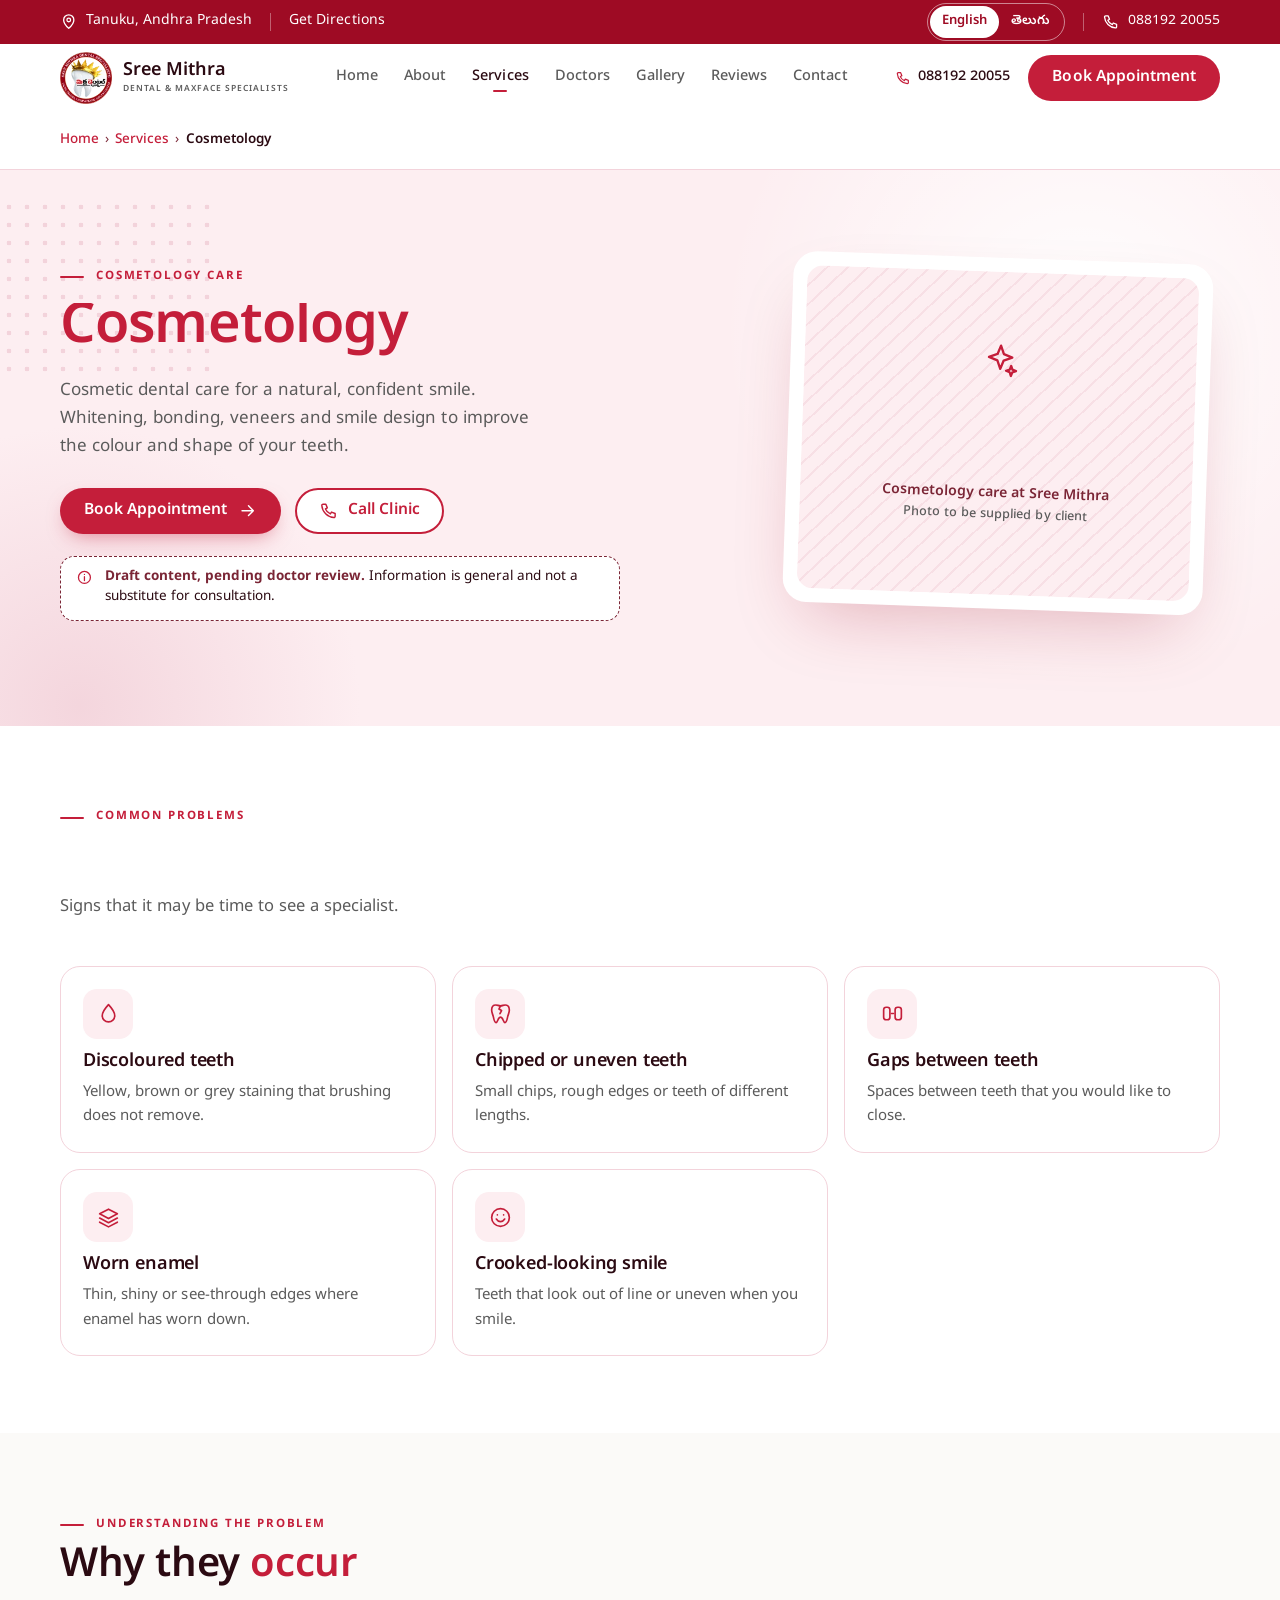
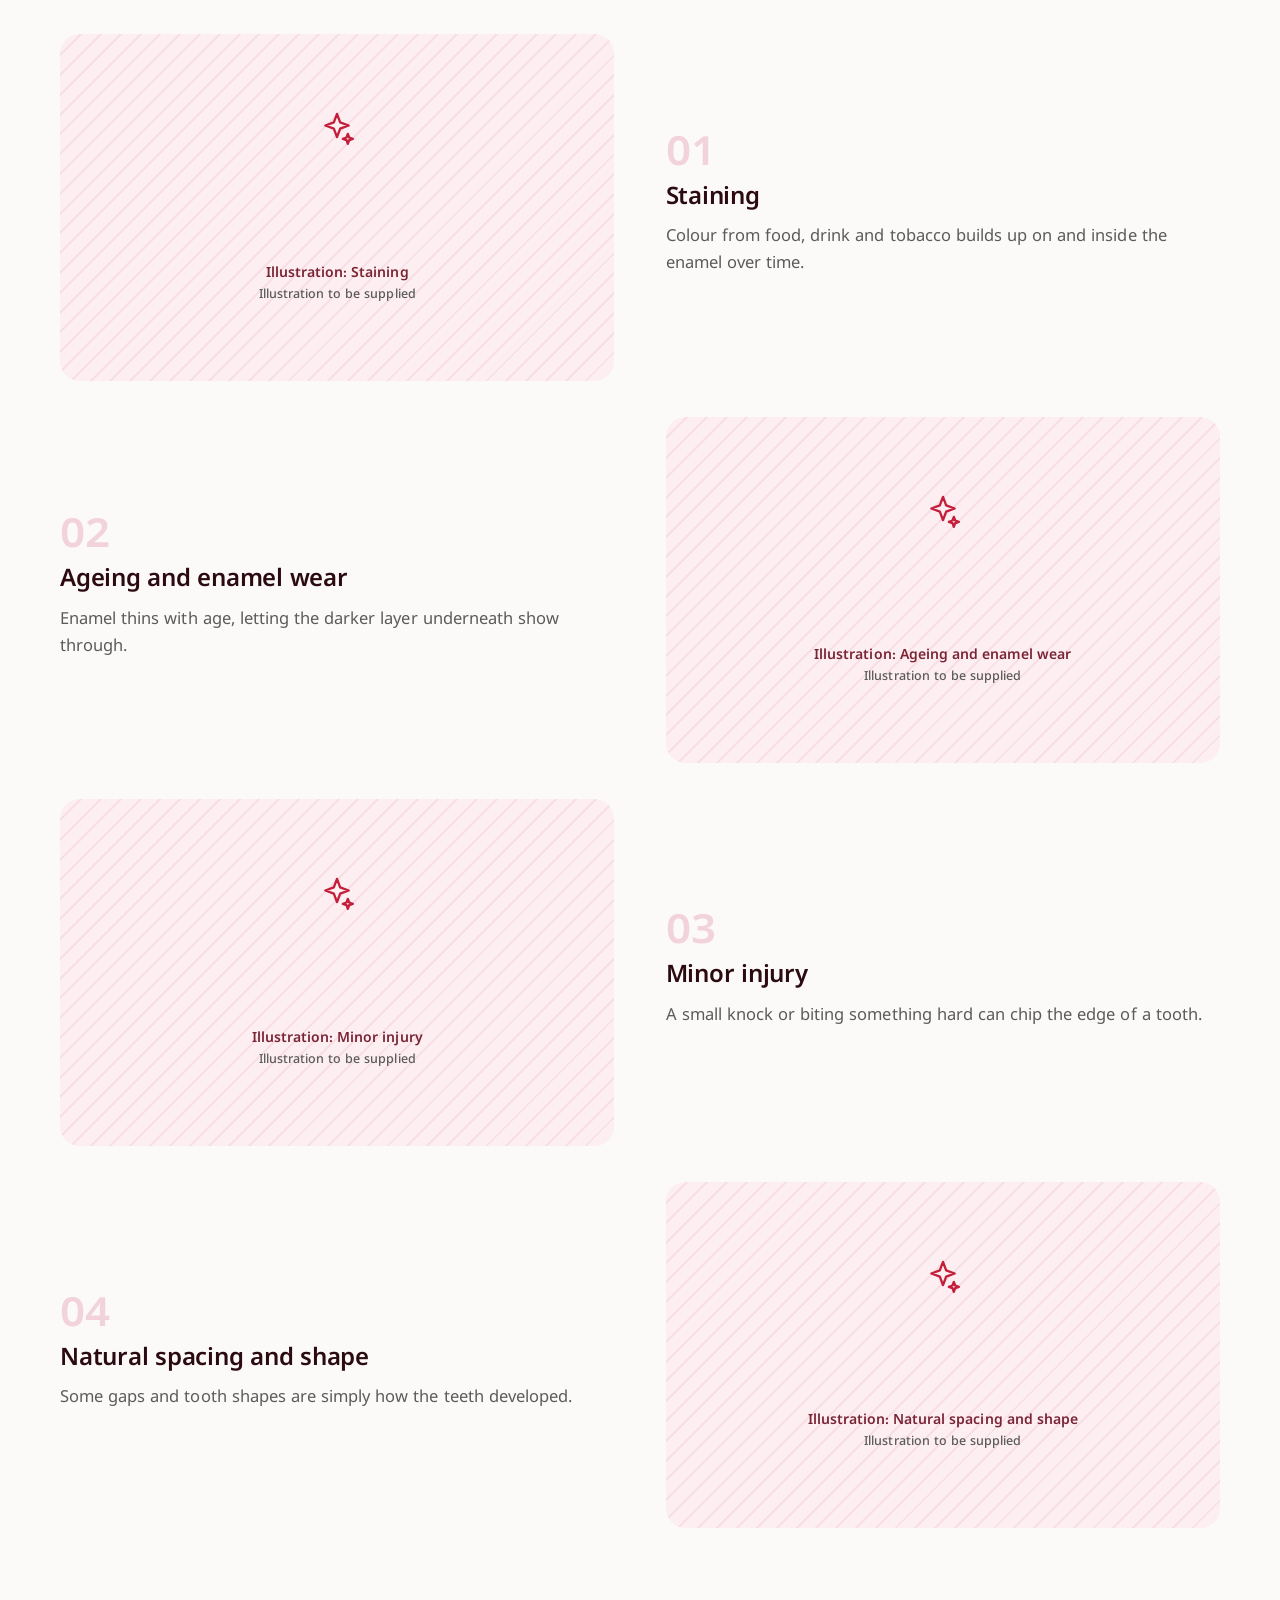
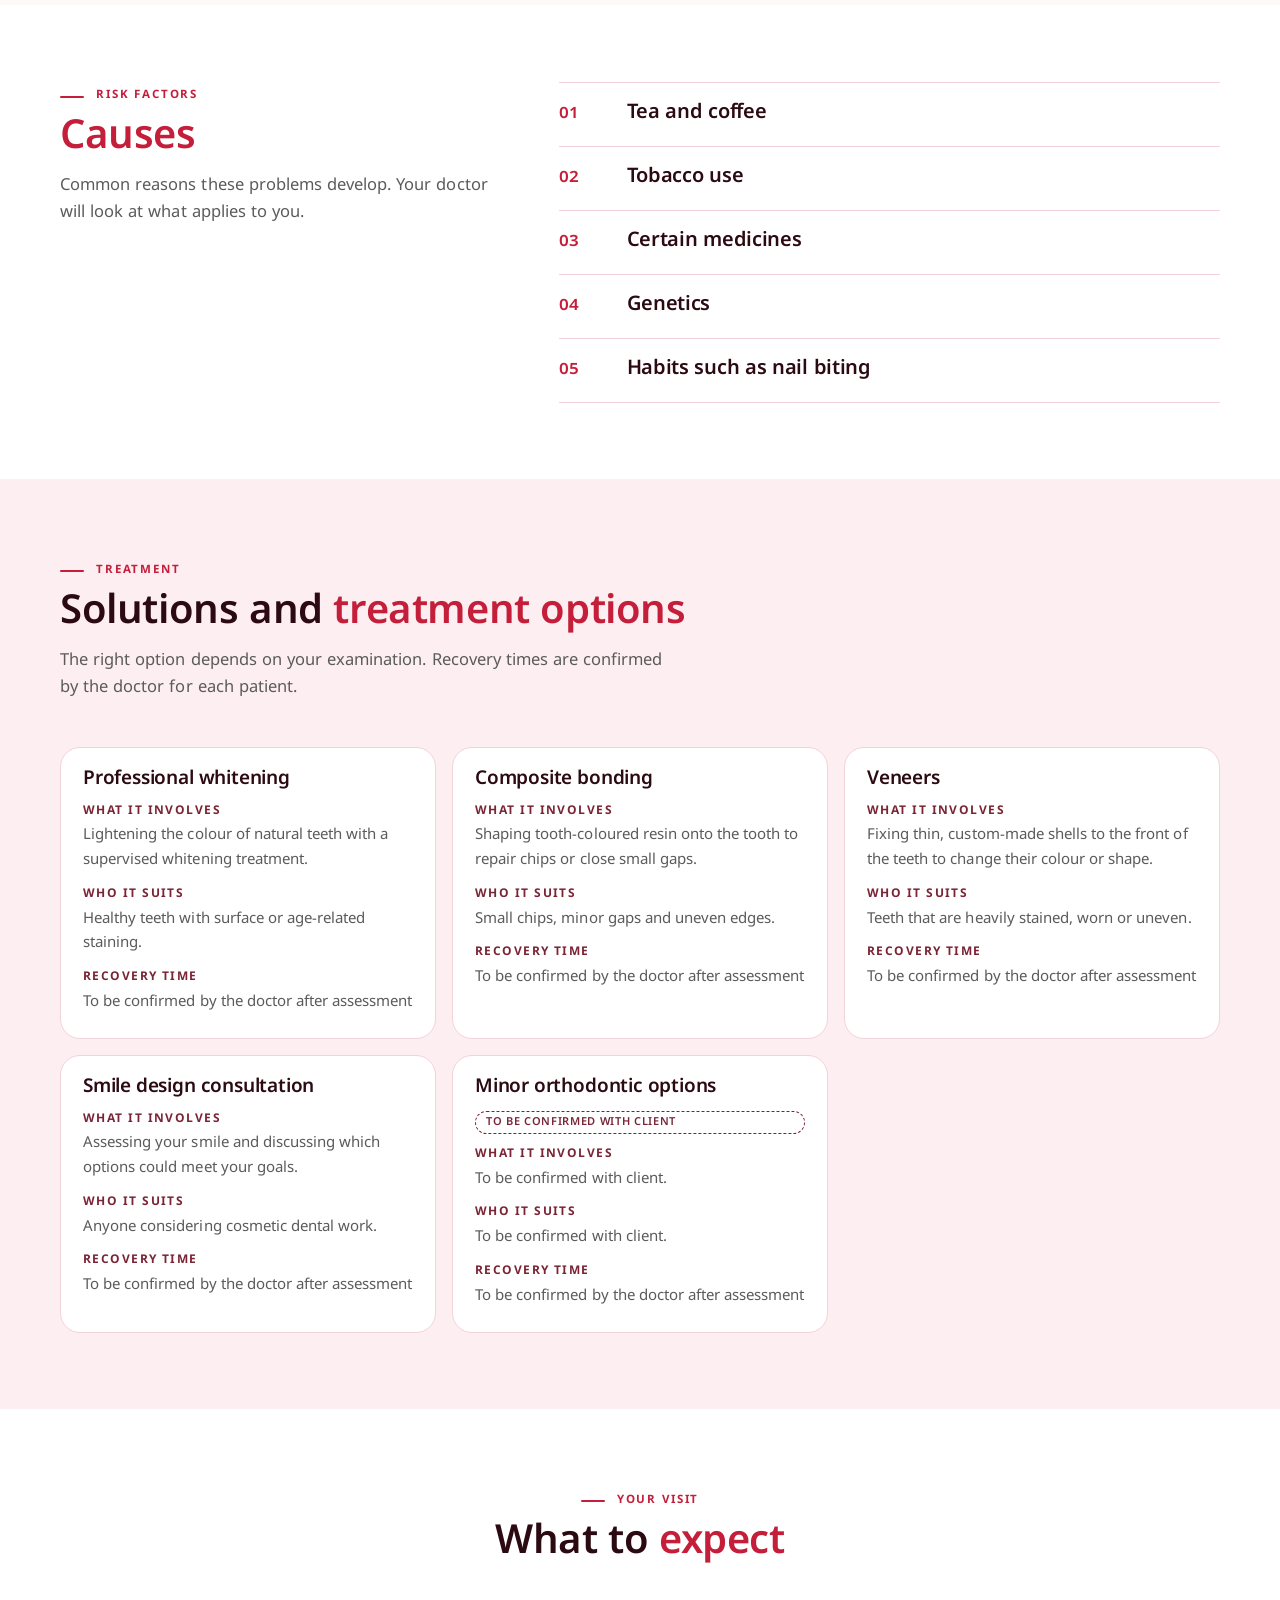
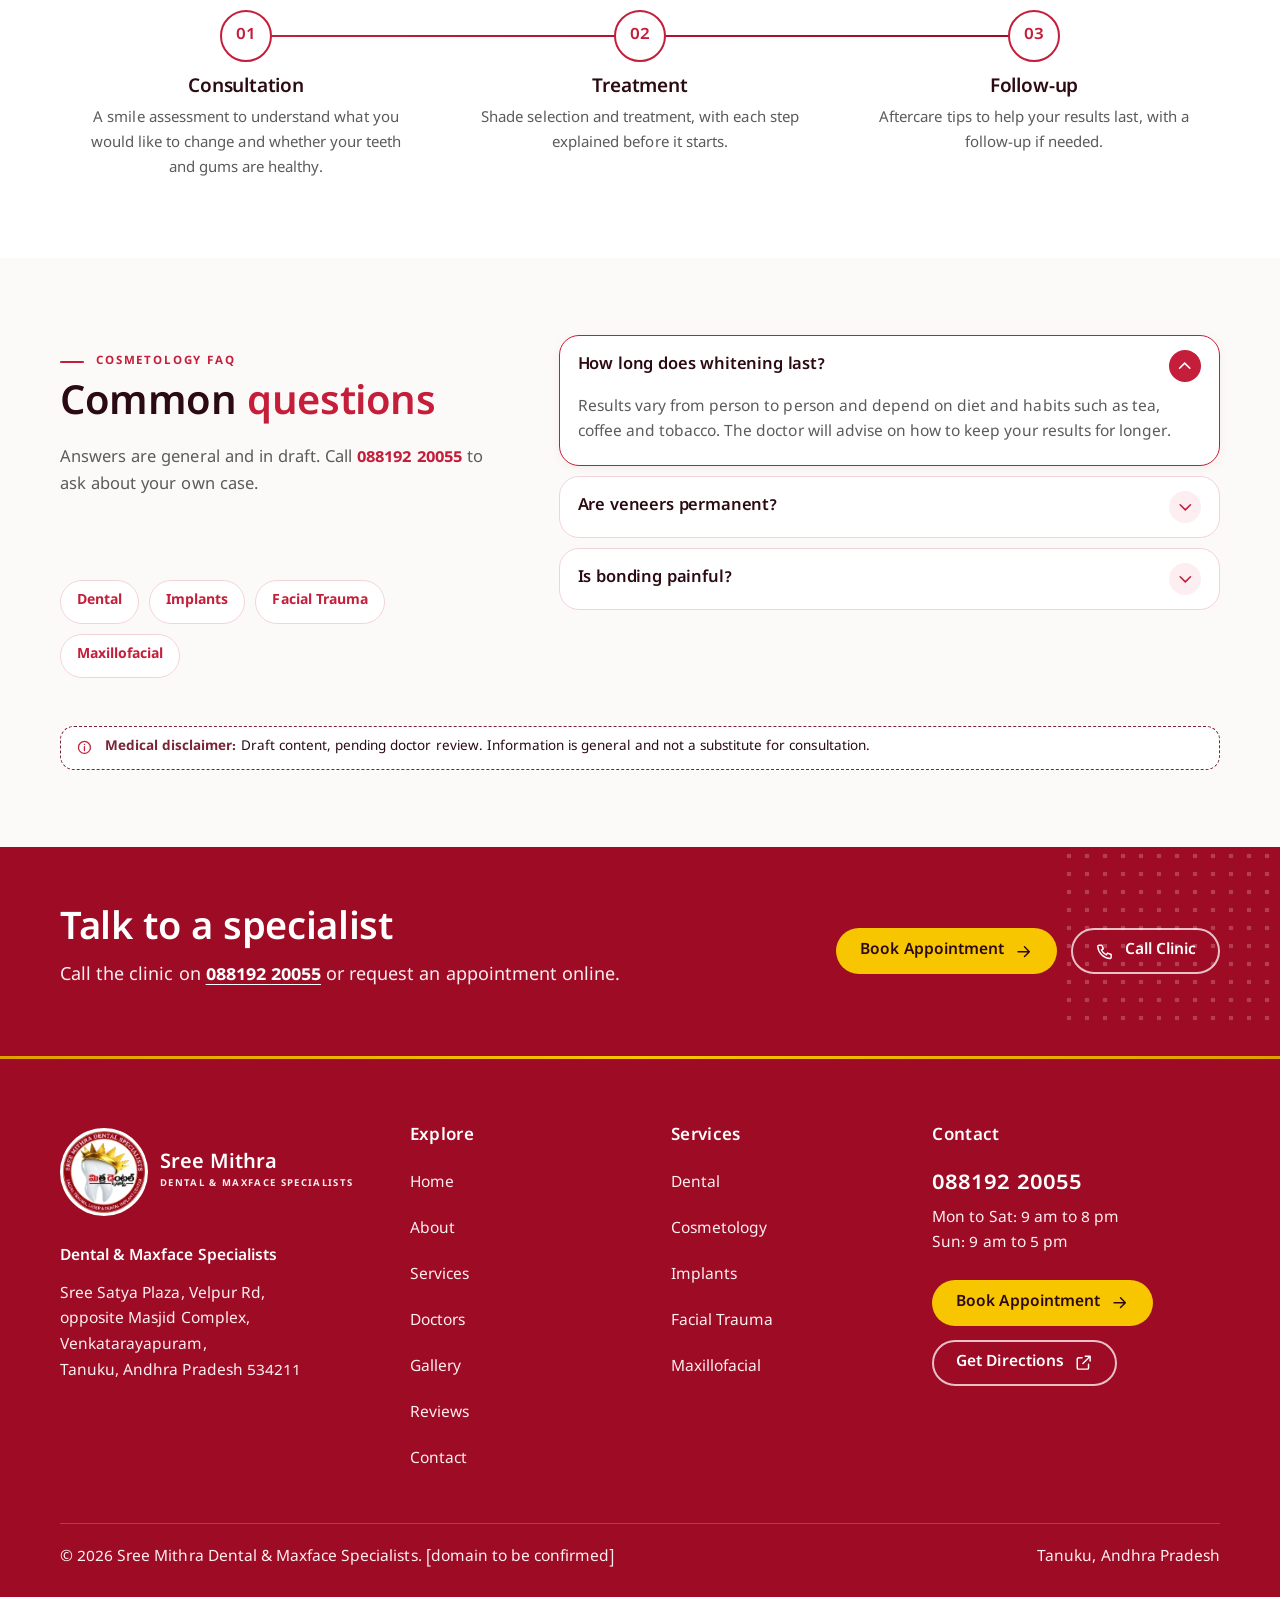
==== commit 4d6685be: "Lighter sections and smoother entry into service pages - Compact scale: smaller section padding, hea" ====
--- a/services/cosmetology/index.html
+++ b/services/cosmetology/index.html
@@ -6,7 +6,10 @@
 <title>Cosmetology | Sree Mithra Dental &amp; Maxface Specialists, Tanuku</title>
 <meta name="description" content="Cosmetic dental care for a natural, confident smile. Whitening, bonding, veneers and smile design to improve the colour and shape of your teeth. Sree Mithra, Tanuku.">
 <meta name="theme-color" content="#9E0B24">
-<script>document.documentElement.classList.add("js");setTimeout(function(){if(!window.__smReady)document.documentElement.classList.remove("js")},3000);</script>
+<script>document.documentElement.classList.add("js");if(window.CSSViewTransitionRule)document.documentElement.classList.add("vt");setTimeout(function(){if(!window.__smReady)document.documentElement.classList.remove("js")},3000);</script>
+<!-- Browsers that support it load a service page in the background once the pointer rests on its link,
+     so opening it is near instant. Other pages are only fetched ahead. -->
+<script type="speculationrules">{"prerender":[{"where":{"selector_matches":"a[href*='services/']"},"eagerness":"moderate"}],"prefetch":[{"where":{"selector_matches":"a.logo, .nav a, .crumbs a"},"eagerness":"moderate"}]}</script>
 <!-- Type: Clash Display (headings) + General Sans (text), Fontshare, free for commercial use.
      Noto Sans Telugu covers Telugu text; Google only downloads it when Telugu characters appear. -->
 <link rel="icon" type="image/png" sizes="32x32" href="../../assets/img/favicon-32.png">
@@ -92,23 +95,20 @@
   <div class="container hero__grid">
     <div class="hero__copy">
       <p class="eyebrow" data-hero style="--d:0ms">Cosmetology care</p>
-      <h1 class="hero__title" id="hero-title" style="margin-top:4px"><span class="line line--2"><span style="--d:150ms">Cosmetology</span></span></h1>
-      <p class="hero__sub" data-hero style="--d:380ms">Cosmetic dental care for a natural, confident smile. Whitening, bonding, veneers and smile design to improve the colour and shape of your teeth.</p>
-      <div class="btn-row hero__actions" data-hero style="--d:520ms">
+      <h1 class="hero__title" id="hero-title" style="margin-top:4px"><span class="line line--2"><span style="--d:40ms">Cosmetology</span></span></h1>
+      <p class="hero__sub" data-hero style="--d:110ms">Cosmetic dental care for a natural, confident smile. Whitening, bonding, veneers and smile design to improve the colour and shape of your teeth.</p>
+      <div class="btn-row hero__actions" data-hero style="--d:170ms">
         <a class="btn btn--primary" href="../../?service=cosmetology#booking">Book Appointment<svg class="icon icon--arrow" aria-hidden="true" focusable="false"><use href="#i-arrow"/></svg></a>
         <a class="btn btn--outline" href="tel:+918819220055"><svg class="icon" aria-hidden="true" focusable="false"><use href="#i-phone"/></svg>Call Clinic</a>
       </div>
-      <p class="disclaimer" data-hero style="--d:660ms"><svg class="icon" aria-hidden="true" focusable="false"><use href="#i-info"/></svg><span><strong>Draft content, pending doctor review.</strong> Information is general and not a substitute for consultation.</span></p>
+      <p class="disclaimer" data-hero style="--d:230ms"><svg class="icon" aria-hidden="true" focusable="false"><use href="#i-info"/></svg><span><strong>Draft content, pending doctor review.</strong> Information is general and not a substitute for consultation.</span></p>
     </div>
     <div class="hero__visual">
       <div class="frame-parallax" data-parallax="22">
-        <div class="frame" data-hero="frame" style="--d:400ms">
+        <div class="frame" data-hero="frame" style="--d:90ms">
           <div class="ph ph--shero" role="img" aria-label="Cosmetology care at Sree Mithra (placeholder, photo to be supplied by client)"><svg class="icon" aria-hidden="true" focusable="false"><use href="#i-sparkle"/></svg><span>Cosmetology care at Sree Mithra<small>Photo to be supplied by client</small></span></div>
         </div>
       </div>
-      <div class="badge badge--1 float" aria-hidden="true"><span class="badge__icon"><svg class="icon" aria-hidden="true" focusable="false"><use href="#i-steth"/></svg></span><span>Specialist Care<small>Cosmetology</small></span></div>
-      <div class="badge badge--2 float float--b" aria-hidden="true"><span class="badge__icon"><svg class="icon" aria-hidden="true" focusable="false"><use href="#i-pin"/></svg></span><span>Tanuku Clinic<small>Velpur Rd</small></span></div>
-      <div class="badge-round float float--c" aria-hidden="true"><svg class="icon" aria-hidden="true" focusable="false"><use href="#i-sparkle"/></svg></div>
     </div>
   </div>
 </section>
--- a/assets/css/site.css
+++ b/assets/css/site.css
@@ -1731,3 +1731,225 @@
   .mbar { transition: transform .25s var(--ease), opacity .25s var(--ease); }
   .at-submit .mbar { transform: translateY(110%); opacity: 0; pointer-events: none; }
 }
+
+/* =====================================================================
+   Compact scale (Oct 2026): every section one step lighter.
+   Smaller section padding, headings, cards and form controls.
+   Placed last so it overrides the earlier sizes in one place.
+   ===================================================================== */
+:root { --section-y: clamp(52px, 6vw, 88px); --radius-lg: 24px; }
+body { font-size: 16.5px; }
+@media (max-width: 767px) { body { font-size: 16px; } }
+
+/* Section headings and buttons */
+.eyebrow { font-size: 11.5px; margin-bottom: 12px; }
+.section-title { font-size: clamp(28px, 3.2vw, 40px); }
+.section-intro { margin-top: 12px; font-size: 16.5px; }
+.section-head { margin-bottom: clamp(28px, 3.4vw, 44px); }
+.btn { min-height: 46px; padding: 11px 22px; font-size: 15.5px; }
+
+/* Hero */
+.hero { padding: clamp(40px, 5vw, 72px) 0 clamp(56px, 6vw, 88px); }
+.hero__title { margin-top: 20px; font-size: clamp(36px, 3.7vw, 56px); }
+.hero__sub { margin-top: 18px; font-size: 17px; max-width: 500px; }
+.hero__actions { margin-top: 26px; }
+
+/* About */
+.about { gap: clamp(28px, 4.5vw, 64px); }
+.ab-plate { min-height: 440px; padding: clamp(26px, 3vw, 38px); }
+.ab-plate__name { font-size: 24px; }
+.ab-plate__mark { width: 50px; height: 50px; font-size: 22px; }
+.ab-facts { padding-top: 28px; }
+.ab-facts > div { padding: 12px 0; }
+.ab-facts dd { font-size: 42px; }
+.ab-facts dt { font-size: 15px; }
+.about__lead { margin-top: 16px; font-size: 18px; }
+.about__text p { font-size: 16.5px; }
+.ab-points { margin: 22px 0 26px; gap: 0 28px; }
+.ab-points li { padding: 13px 0; gap: 12px; }
+.ab-points__icon { width: 36px; height: 36px; }
+.ab-points li > div { padding-top: 4px; }
+.ab-points strong { font-size: 16px; }
+.ab-points li > div > span { font-size: 14px; }
+
+/* Why choose us */
+.why__col { padding-top: 24px; }
+.why__col h3 { font-size: 19px; margin-top: 16px; }
+.why__col p { margin-top: 8px; font-size: 15px; }
+
+/* Services */
+.services-grid { gap: 18px; }
+.scard { padding: 24px 22px 20px; }
+.scard__num { font-size: 36px; top: 16px; right: 20px; }
+.icon-box { width: 50px; height: 50px; border-radius: 14px; }
+.icon-box .icon { width: 25px; height: 25px; }
+.scard__title { margin-top: 16px; font-size: 20px; }
+.scard__sub { font-size: 14.5px; }
+.checks { gap: 8px; margin-top: 14px; }
+.checks li { font-size: 14.5px; }
+.checks .icon { width: 16px; height: 16px; }
+.scard__body { padding-bottom: 16px; }
+.scard__foot { padding-top: 14px; }
+
+/* Doctors */
+.doctors { gap: clamp(44px, 5.5vw, 72px); }
+.doc { grid-template-columns: minmax(0, 360px) minmax(0, 1fr); gap: clamp(28px, 5vw, 72px); }
+.doc:nth-child(even) { grid-template-columns: minmax(0, 1fr) minmax(0, 360px); }
+.doc__photo { padding: 10px; }
+.doc__photo .ph { aspect-ratio: 4 / 4.5; }
+.doc__name { font-size: clamp(25px, 2.6vw, 32px); }
+.doc__deg { font-size: 15.5px; }
+.doc__list-title { font-size: 16px; }
+.doc__list { margin: 8px 0 20px; }
+.doc__list li { padding: 9px 0; font-size: 15.5px; }
+.doc__meta { margin-bottom: 18px; }
+
+/* Gallery */
+.ggrid { gap: 14px; }
+
+/* Reviews */
+.rv-overview { padding: clamp(20px, 3vw, 34px); margin-bottom: clamp(28px, 3.5vw, 40px); gap: clamp(20px, 3vw, 44px); }
+.rv-score { font-size: clamp(48px, 5vw, 60px); }
+.rv-stars .icon { width: 20px; height: 20px; }
+.rv-bar__track { height: 8px; }
+.rcard { padding: 20px; gap: 12px; }
+.rcard__text { font-size: 15px; }
+.rcard .avatar { width: 38px; height: 38px; }
+.rv-actions { margin-top: 24px; }
+
+/* Contact */
+.contact { gap: 22px; }
+.ccard__call { padding: 20px clamp(20px, 2.6vw, 28px); }
+.ccard__call-num { font-size: clamp(24px, 2.4vw, 30px); }
+.ccard__body { padding: 4px clamp(20px, 2.6vw, 28px) clamp(20px, 2.6vw, 26px); }
+.ccard__row { padding: 16px 0; gap: 14px; }
+.ccard__icon { width: 36px; height: 36px; }
+.ccard__addr { font-size: 15.5px; }
+.ccard__hours > div { padding: 4px 10px; font-size: 15px; }
+.ccard__actions { padding-top: 18px; }
+.map__frame { min-height: 320px; padding: 8px; }
+.map__embed { min-height: 300px; }
+
+/* FAQ */
+.faq { gap: clamp(28px, 4.5vw, 64px); }
+.acc { gap: 10px; }
+.acc__btn { padding: 14px 18px; min-height: 54px; font-size: 16.5px; }
+.acc__chev { width: 32px; height: 32px; }
+.acc__panel p { padding: 0 18px 18px; font-size: 15.5px; }
+
+/* Booking */
+.bk { padding-top: clamp(44px, 5vw, 72px); padding-bottom: clamp(44px, 5vw, 72px); }
+.bk__shell { border-radius: 24px; grid-template-columns: minmax(0, .56fr) minmax(0, 1.44fr); }
+.bk__panel { padding: clamp(22px, 2.6vw, 32px); }
+.bk__title { font-size: clamp(26px, 2.4vw, 32px); }
+.bk__lede { margin-top: 10px; font-size: 15px; }
+.bk__steps { margin-top: 20px; }
+.bk__steps li { gap: 12px; padding-bottom: 12px; }
+.bk__n { width: 28px; height: 28px; font-size: 12.5px; }
+.bk__steps li:not(:last-child)::before { left: 13px; top: 30px; }
+.bk__steps p { font-size: 13.5px; padding-top: 2px; }
+.bk__steps strong { font-size: 14.5px; }
+.bk__call { padding: 12px 14px; border-radius: 16px; }
+.bk__tel { font-size: 19px; gap: 10px; }
+.bk__tel-icon { width: 36px; height: 36px; }
+.bk__hours { font-size: 12.5px; }
+.bk__formwrap { padding: clamp(20px, 2.6vw, 30px); }
+.bk__formhead { margin-bottom: 14px; }
+.bk__formtitle { font-size: 18px; }
+.bk-step { margin-bottom: 16px; gap: 12px; }
+.bk-step + .bk-step { padding-top: 16px; }
+.bk-step__title { font-size: 15.5px; margin-bottom: 4px; gap: 8px; }
+.bk-step__n { width: 22px; height: 22px; font-size: 11.5px; }
+.bk .field { gap: 5px; }
+.bk .field label, .bk .label { font-size: 13px; }
+.bk__grid { gap: 12px; }
+.bk__input .input { min-height: 44px; padding-top: 8px; padding-bottom: 8px; font-size: 14.5px; }
+.bk-period__card { min-height: 54px; padding: 8px 12px; gap: 10px; }
+.bk-period__icon { width: 32px; height: 32px; }
+.bk-period__icon .icon { width: 17px; height: 17px; }
+.bk-period__text strong { font-size: 14.5px; }
+.bk-period__text small { font-size: 12.5px; }
+.bk-slots__empty { min-height: 44px; padding: 10px 14px; font-size: 14px; }
+.bk__chip span { min-height: 38px; padding: 6px 13px 6px 10px; font-size: 13.5px; }
+.bk__chip .icon { width: 15px; height: 15px; }
+.bk textarea.input, .bk-step textarea.input { min-height: 44px; font-size: 14.5px; }
+.bk__btn { min-height: 48px; }
+
+/* Service pages */
+.crumbs { padding: 6px 0; font-size: 13.5px; }
+.shero .hero__title { font-size: clamp(36px, 4.4vw, 56px); }
+.shero .disclaimer { margin-top: 22px; }
+.disclaimer { padding: 11px 15px; font-size: 13.5px; }
+.ph--shero { aspect-ratio: 4 / 3.3; }
+.problems { gap: 16px; }
+.pcard { padding: 22px; }
+.pcard h3 { font-size: 18px; margin-top: 14px; }
+.pcard p { font-size: 15px; }
+.alt { gap: clamp(24px, 3vw, 36px); }
+.alt__row { gap: clamp(22px, 4vw, 56px); }
+.alt__label { font-size: 44px; }
+.alt__row h3 { font-size: clamp(20px, 2vw, 24px); }
+.causes li { padding: 15px 0; grid-template-columns: 52px 1fr; }
+.causes li::before { font-size: 17px; }
+.causes span { font-size: clamp(17px, 1.7vw, 20px); }
+.causes-wrap { gap: clamp(28px, 4.5vw, 64px); }
+.solutions { gap: 16px; }
+.solcard { padding: 22px; gap: 12px; }
+.solcard h3 { font-size: 19px; }
+.solcard dd { font-size: 15px; }
+.expect { gap: 22px; }
+.expect::before, .expect::after { top: 25px; }
+.expect__n { width: 52px; height: 52px; font-size: 17px; }
+.expect__step h3 { font-size: 19px; margin-top: 16px; }
+.expect__step p { font-size: 15px; }
+.firststeps { margin-top: 28px; }
+.firststeps h3 { font-size: 19px; }
+.band h2 { font-size: clamp(26px, 3.2vw, 38px); }
+.band__inner { padding-top: clamp(40px, 5vw, 64px); padding-bottom: clamp(40px, 5vw, 64px); }
+
+/* Footer */
+.footer__bottom { margin-top: 40px; }
+
+/* Whole service card opens its page */
+.scard.is-linked { cursor: pointer; }
+
+/* Moving between pages: browsers with cross-page view transitions crossfade the old page into the new one,
+   with no blank frame. Others keep the older fade (pageFade / is-leaving above). */
+@view-transition { navigation: auto; }
+.vt.js body, .vt.js #main { animation: none; }
+::view-transition-old(root) { animation: vtOut .2s var(--ease) both; }
+::view-transition-new(root) { animation: vtIn .36s var(--ease-out-expo) both; }
+@keyframes vtOut { to { opacity: 0; } }
+@keyframes vtIn { from { opacity: 0; transform: translateY(10px); } }
+
+/* Service page hero: arrives as one quick movement, not a long cascade */
+.js .shero [data-hero] { transform: translateY(10px); }
+.js .shero.is-in [data-hero] { transition-duration: .5s; }
+.js .shero.is-in .line > span { transition-duration: .55s; }
+.js .shero [data-hero="frame"] { transform: scale(.98) rotate(3deg); }
+.js .shero.is-in [data-hero="frame"] { transition-duration: .6s, .7s; }
+
+@media (prefers-reduced-motion: reduce) {
+  @view-transition { navigation: none; }
+  ::view-transition-old(root), ::view-transition-new(root) { animation: none; }
+}
+
+/* Keep the tablet and phone layouts that the sizes above would otherwise undo */
+@media (max-width: 960px) {
+  .doc, .doc:nth-child(even) { grid-template-columns: 1fr; }
+  .doc__media { max-width: 400px; }
+  .bk__shell { grid-template-columns: 1fr; }
+  .bk__steps li { gap: 8px; padding-bottom: 0; }
+}
+@media (max-width: 767px) {
+  .ab-plate { min-height: 0; }
+  .expect { gap: 28px; }
+  .expect__step { grid-template-columns: 52px 1fr; gap: 0 16px; }
+  .expect::before, .expect::after { left: 25px; top: 26px; bottom: 26px; }
+  .causes li { grid-template-columns: 40px 1fr; }
+}
+@media (max-width: 600px) {
+  .ab-points { grid-template-columns: 1fr; }
+  .bk__steps li { padding-bottom: 10px; }
+  .bk__chip span { min-height: 44px; }
+}
